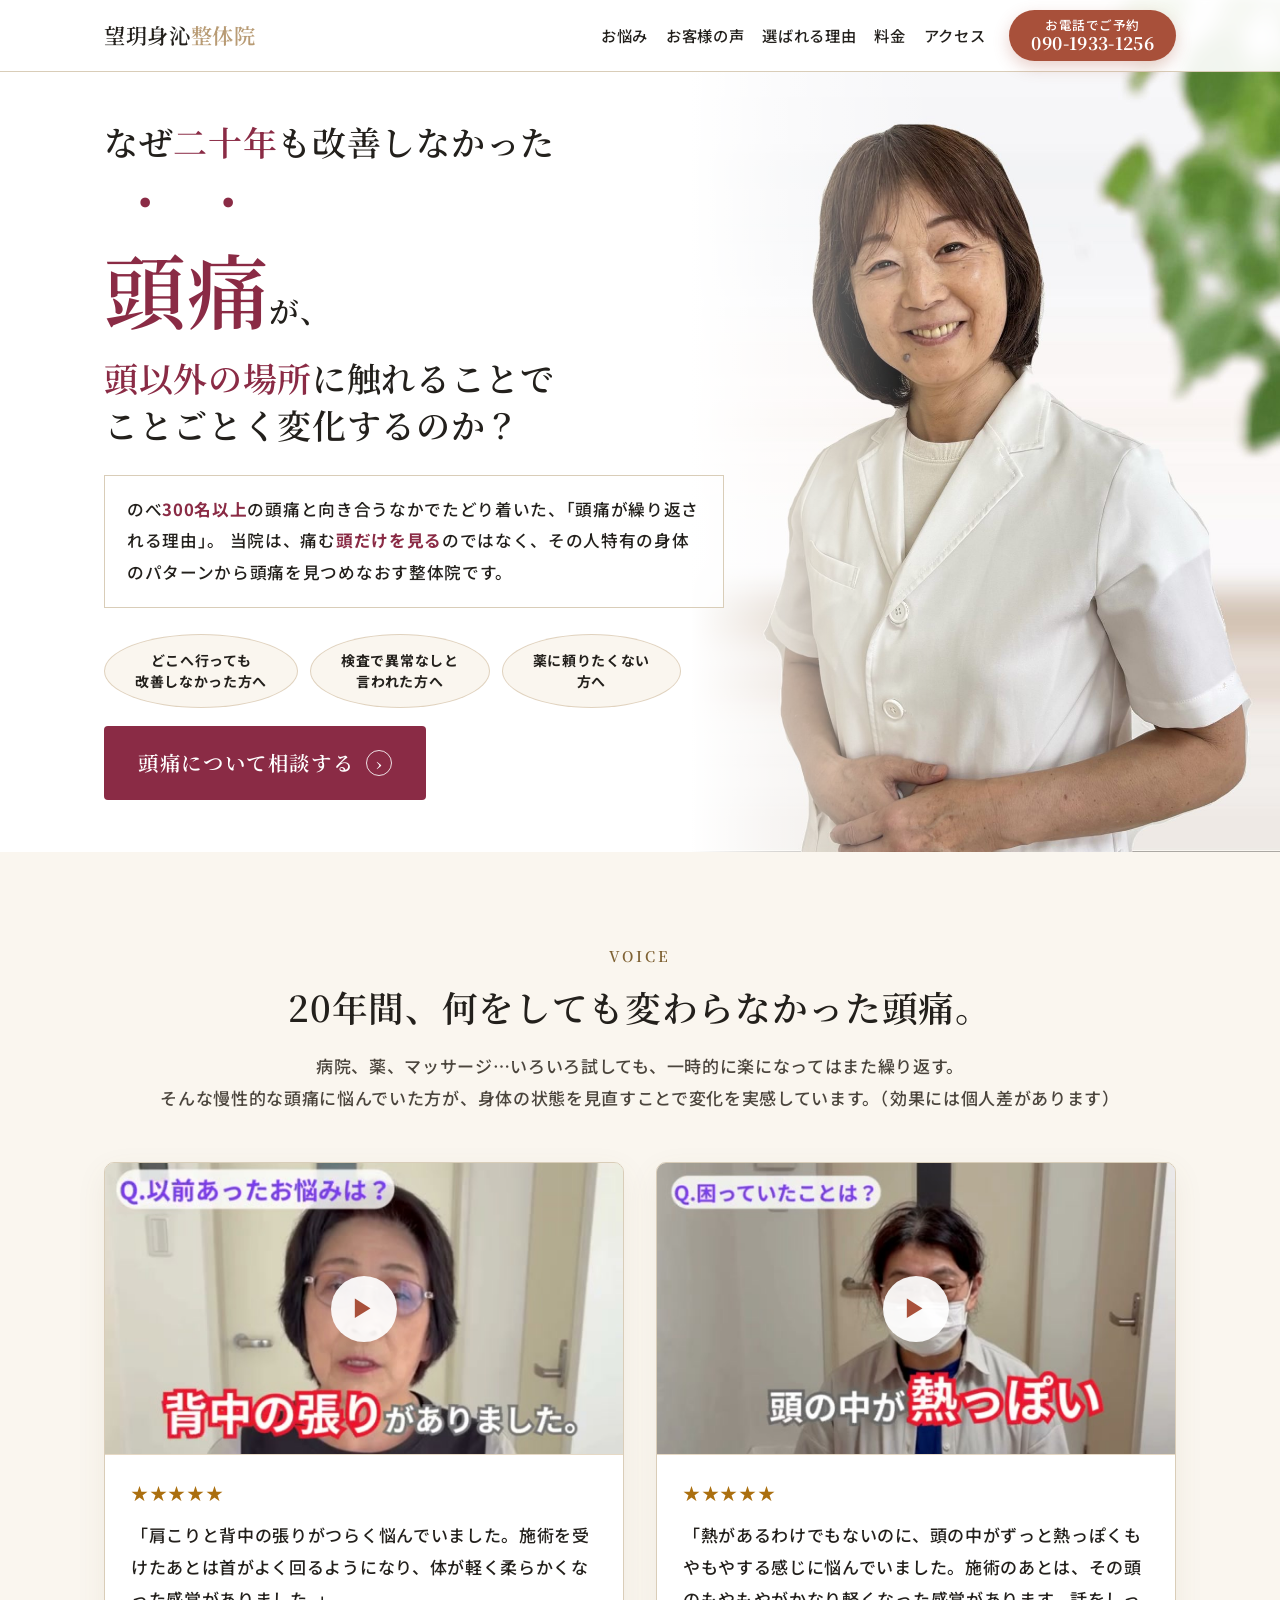
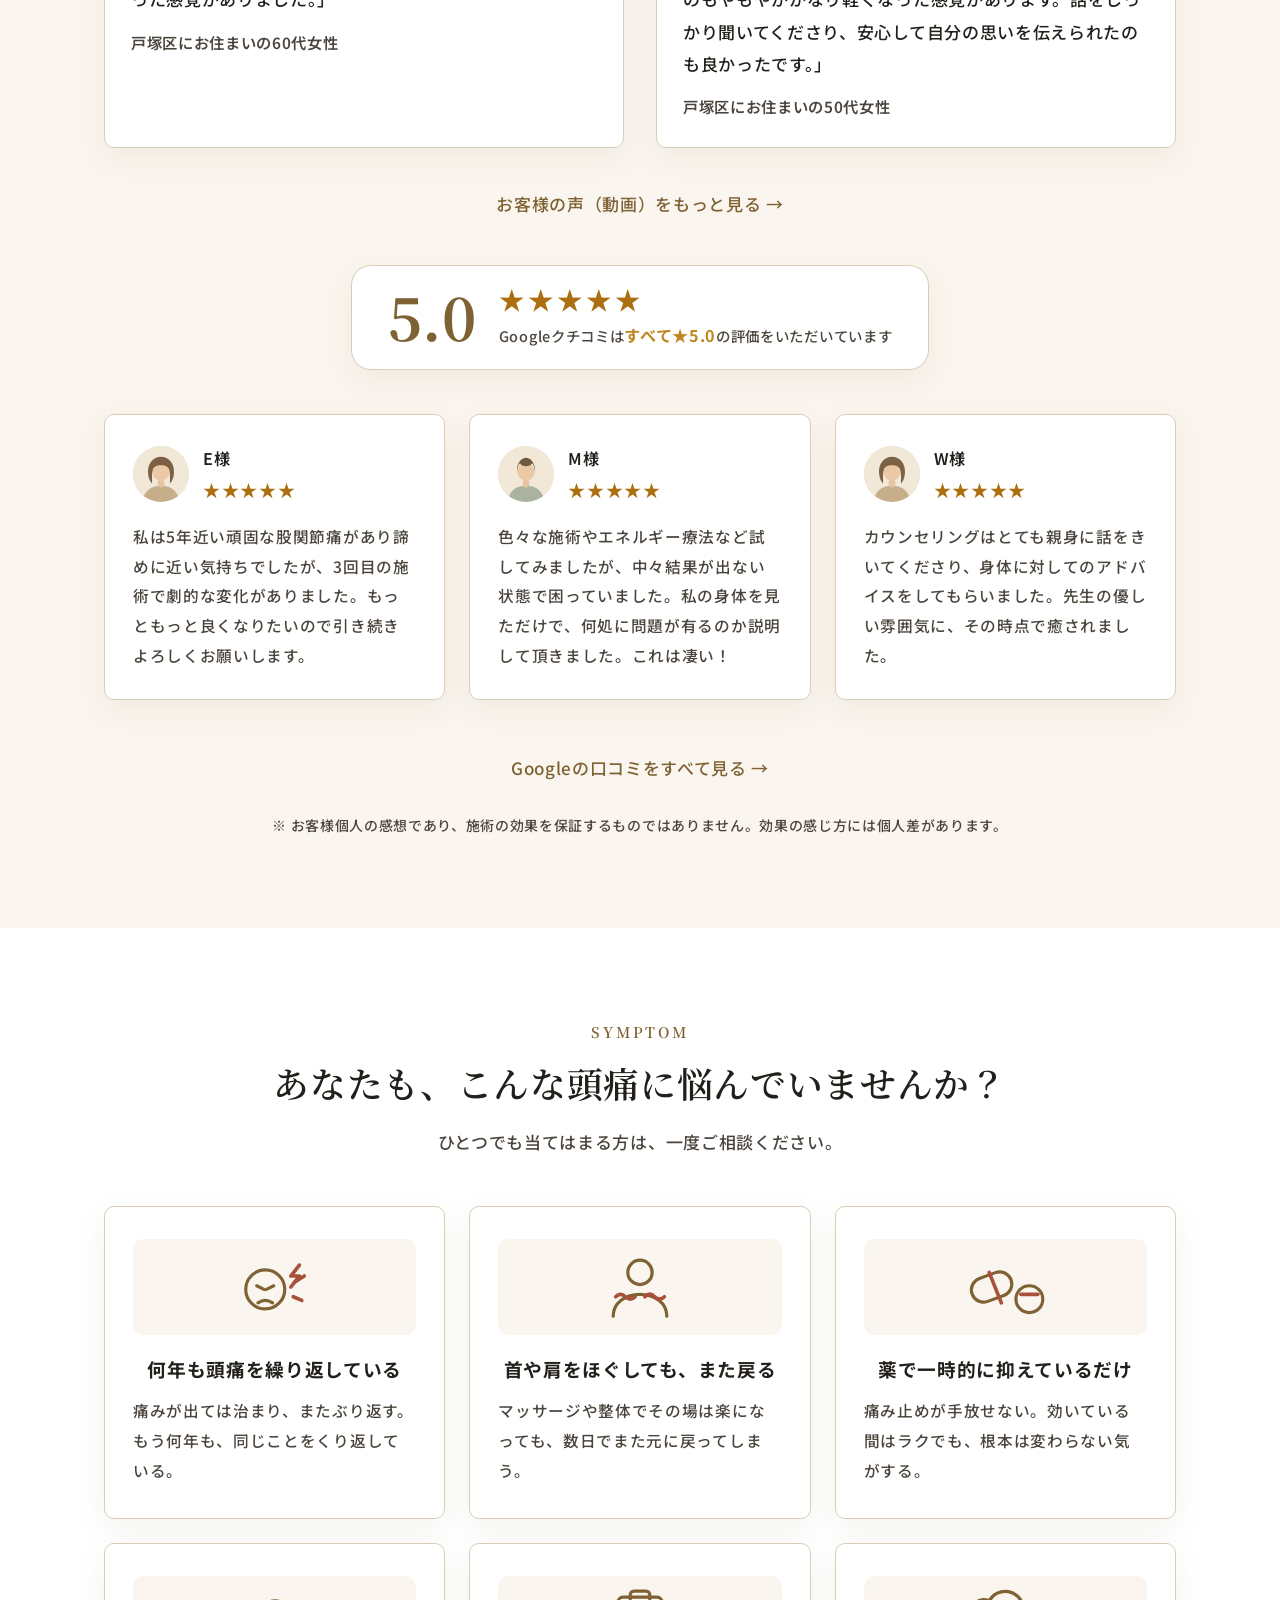
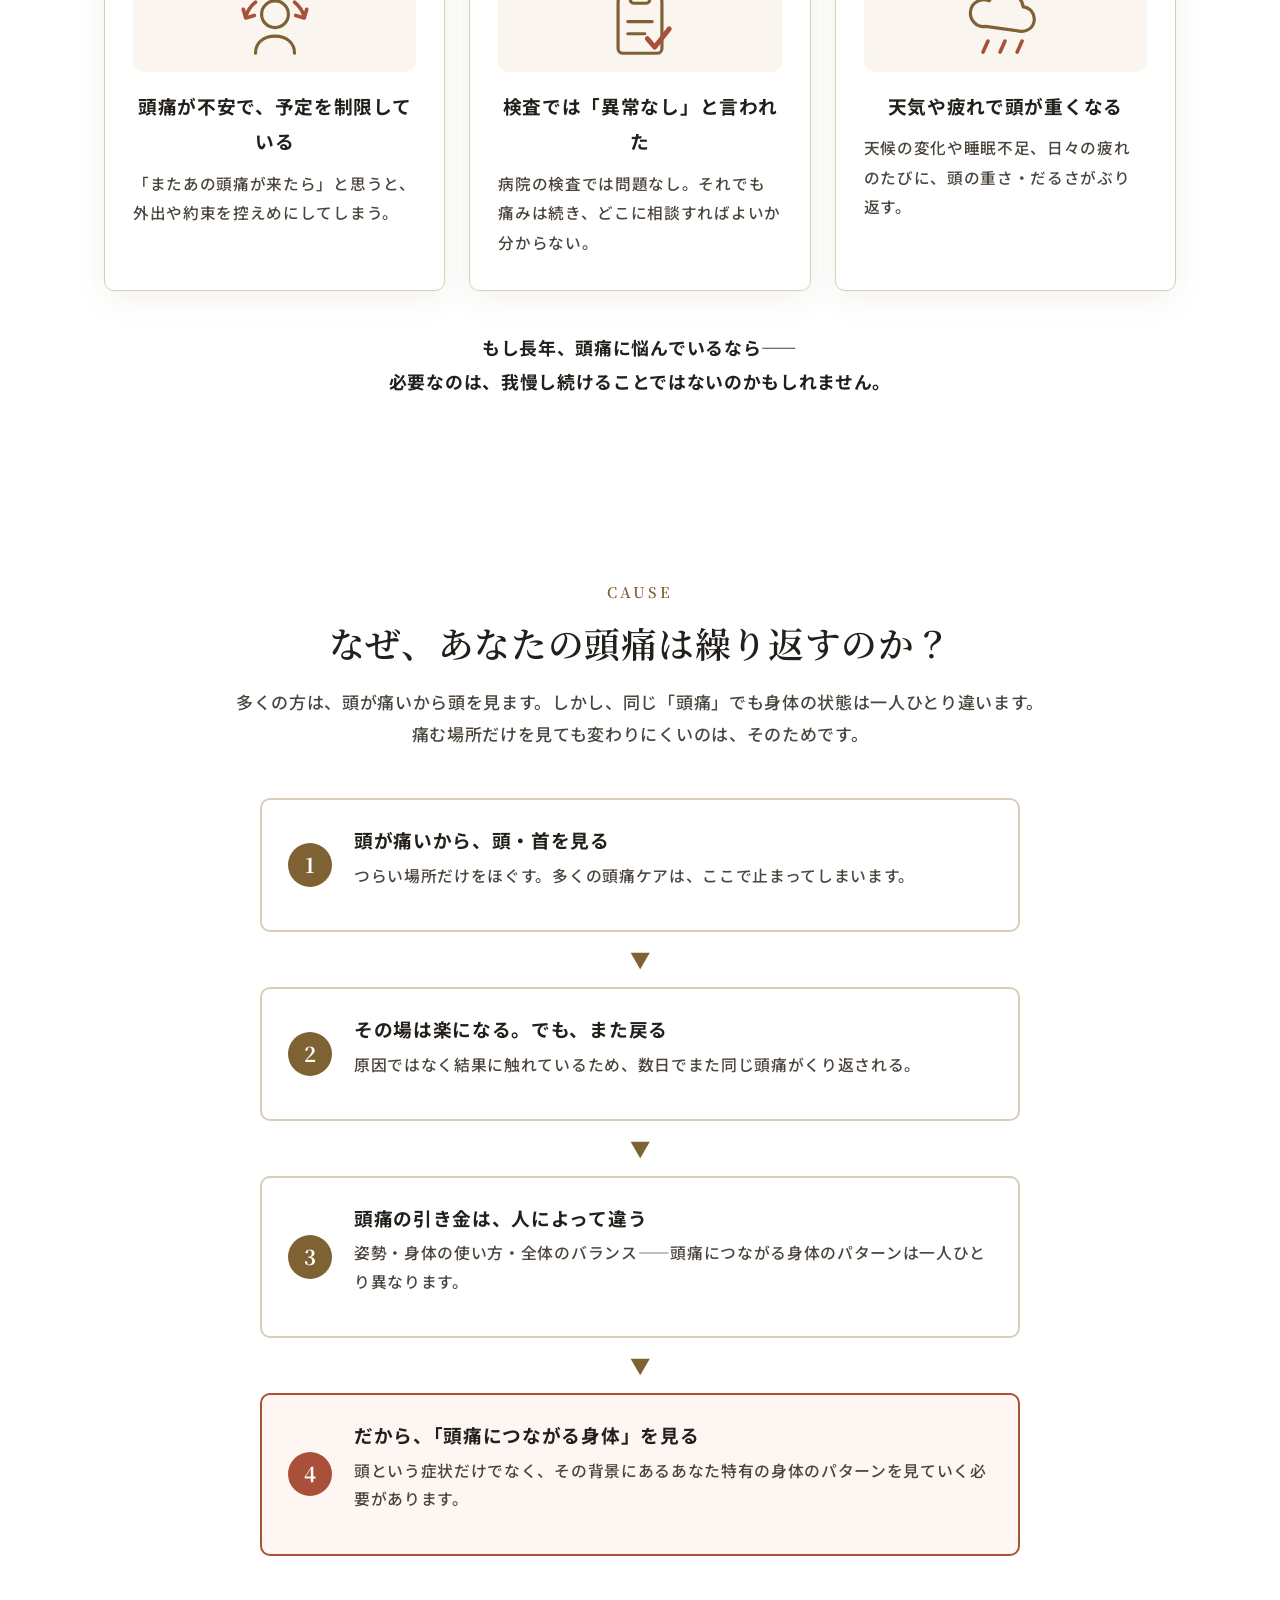
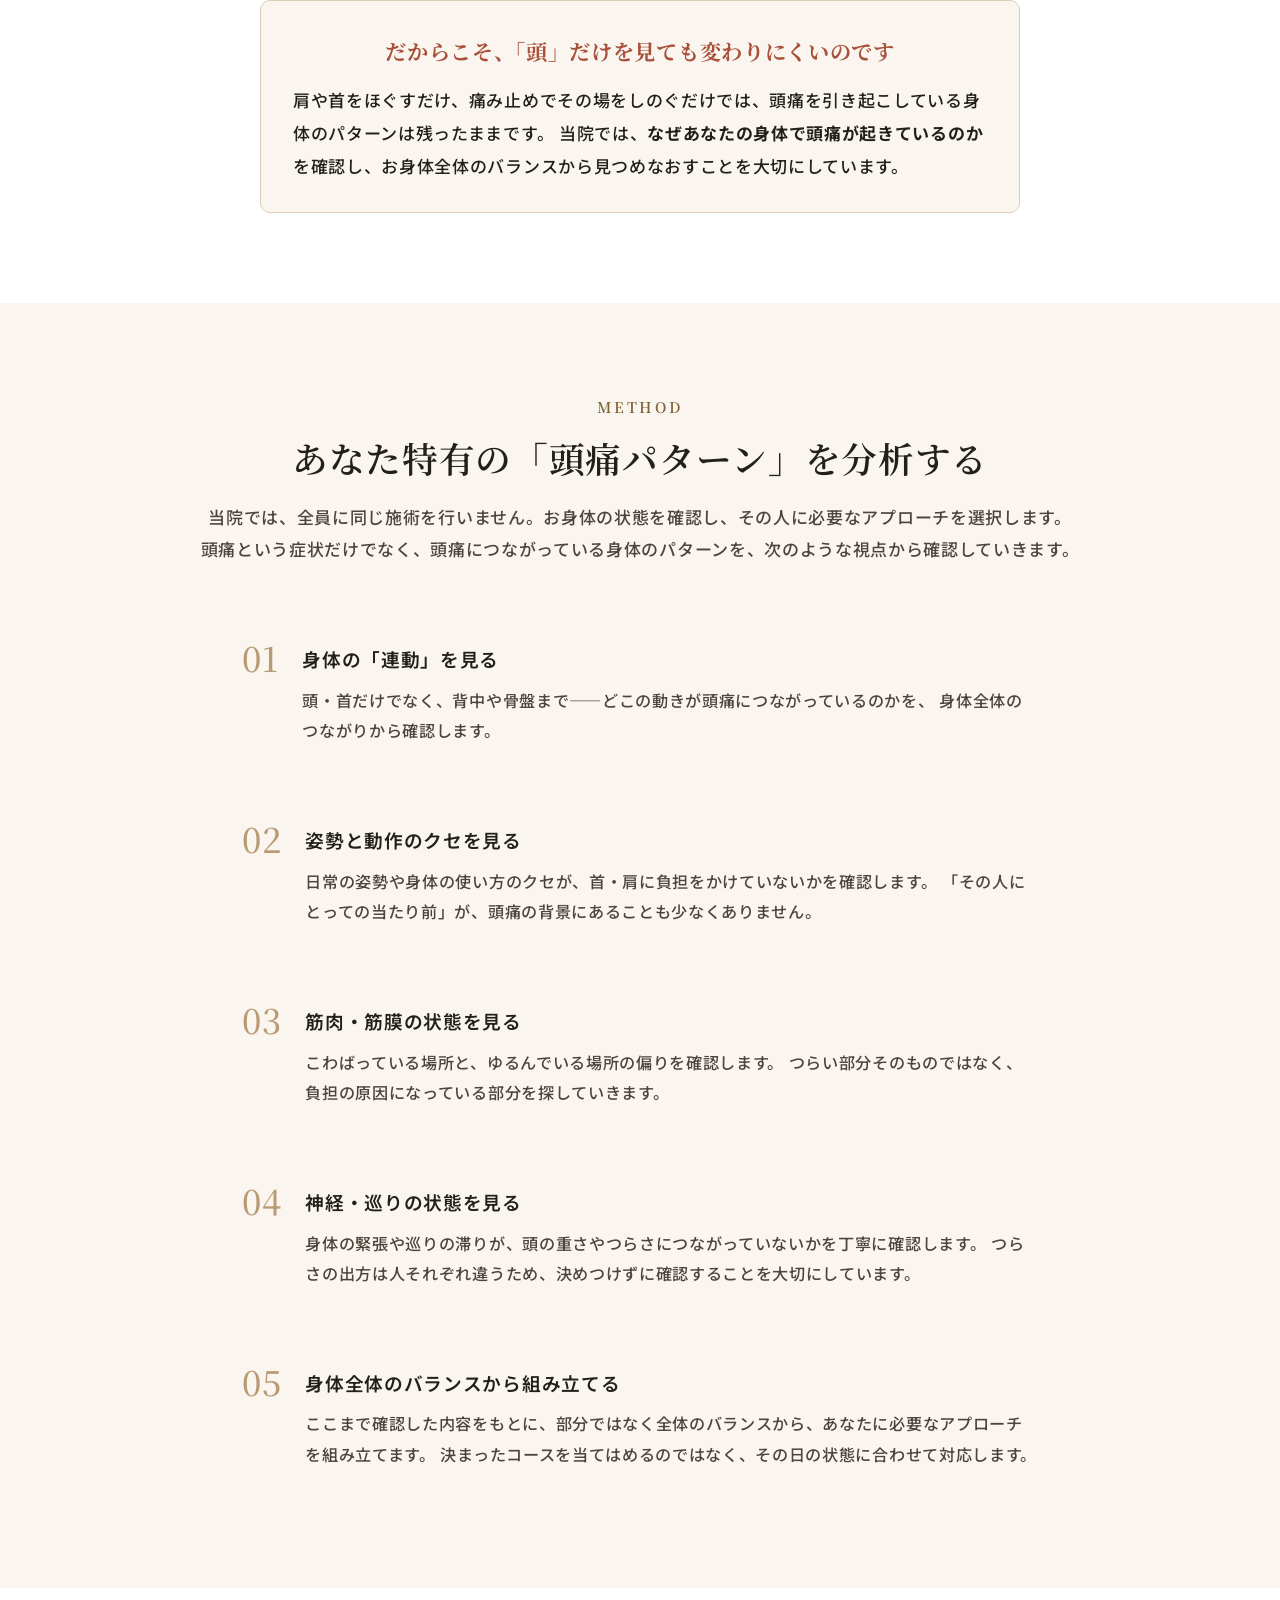
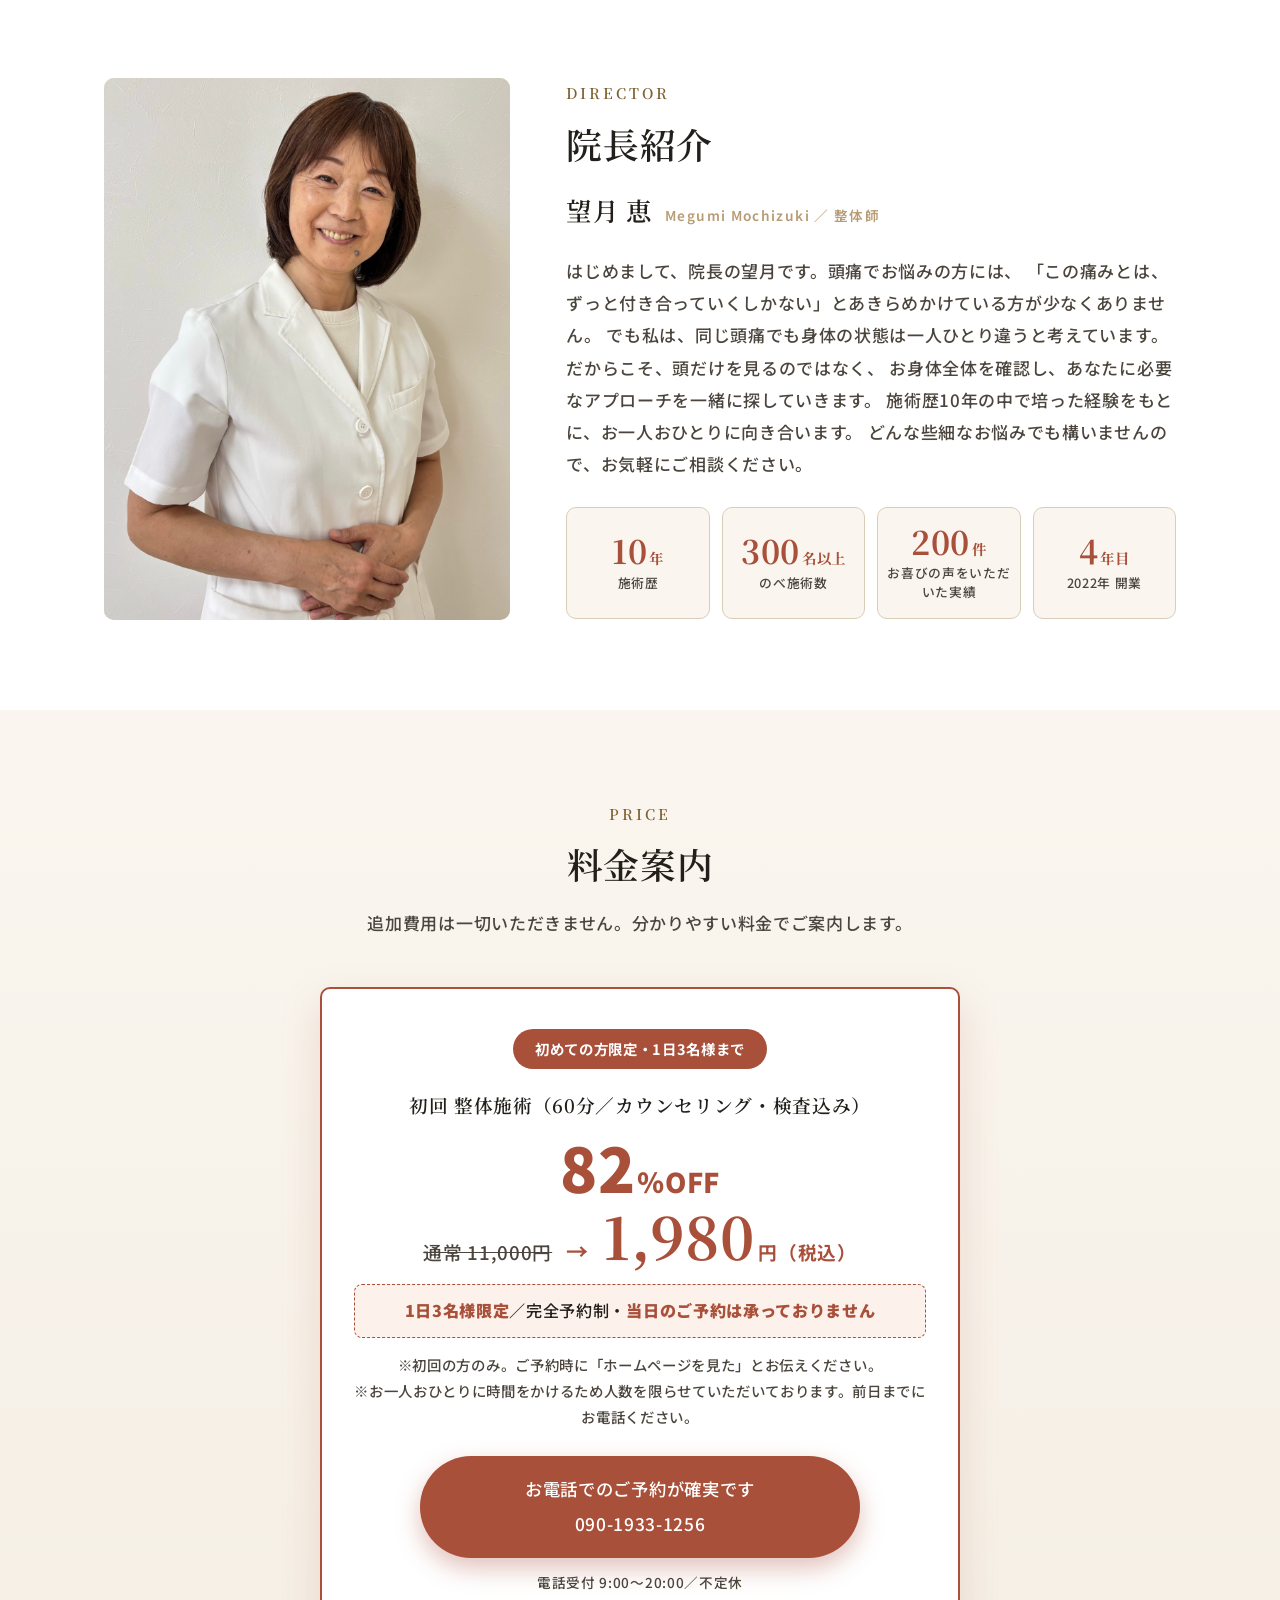
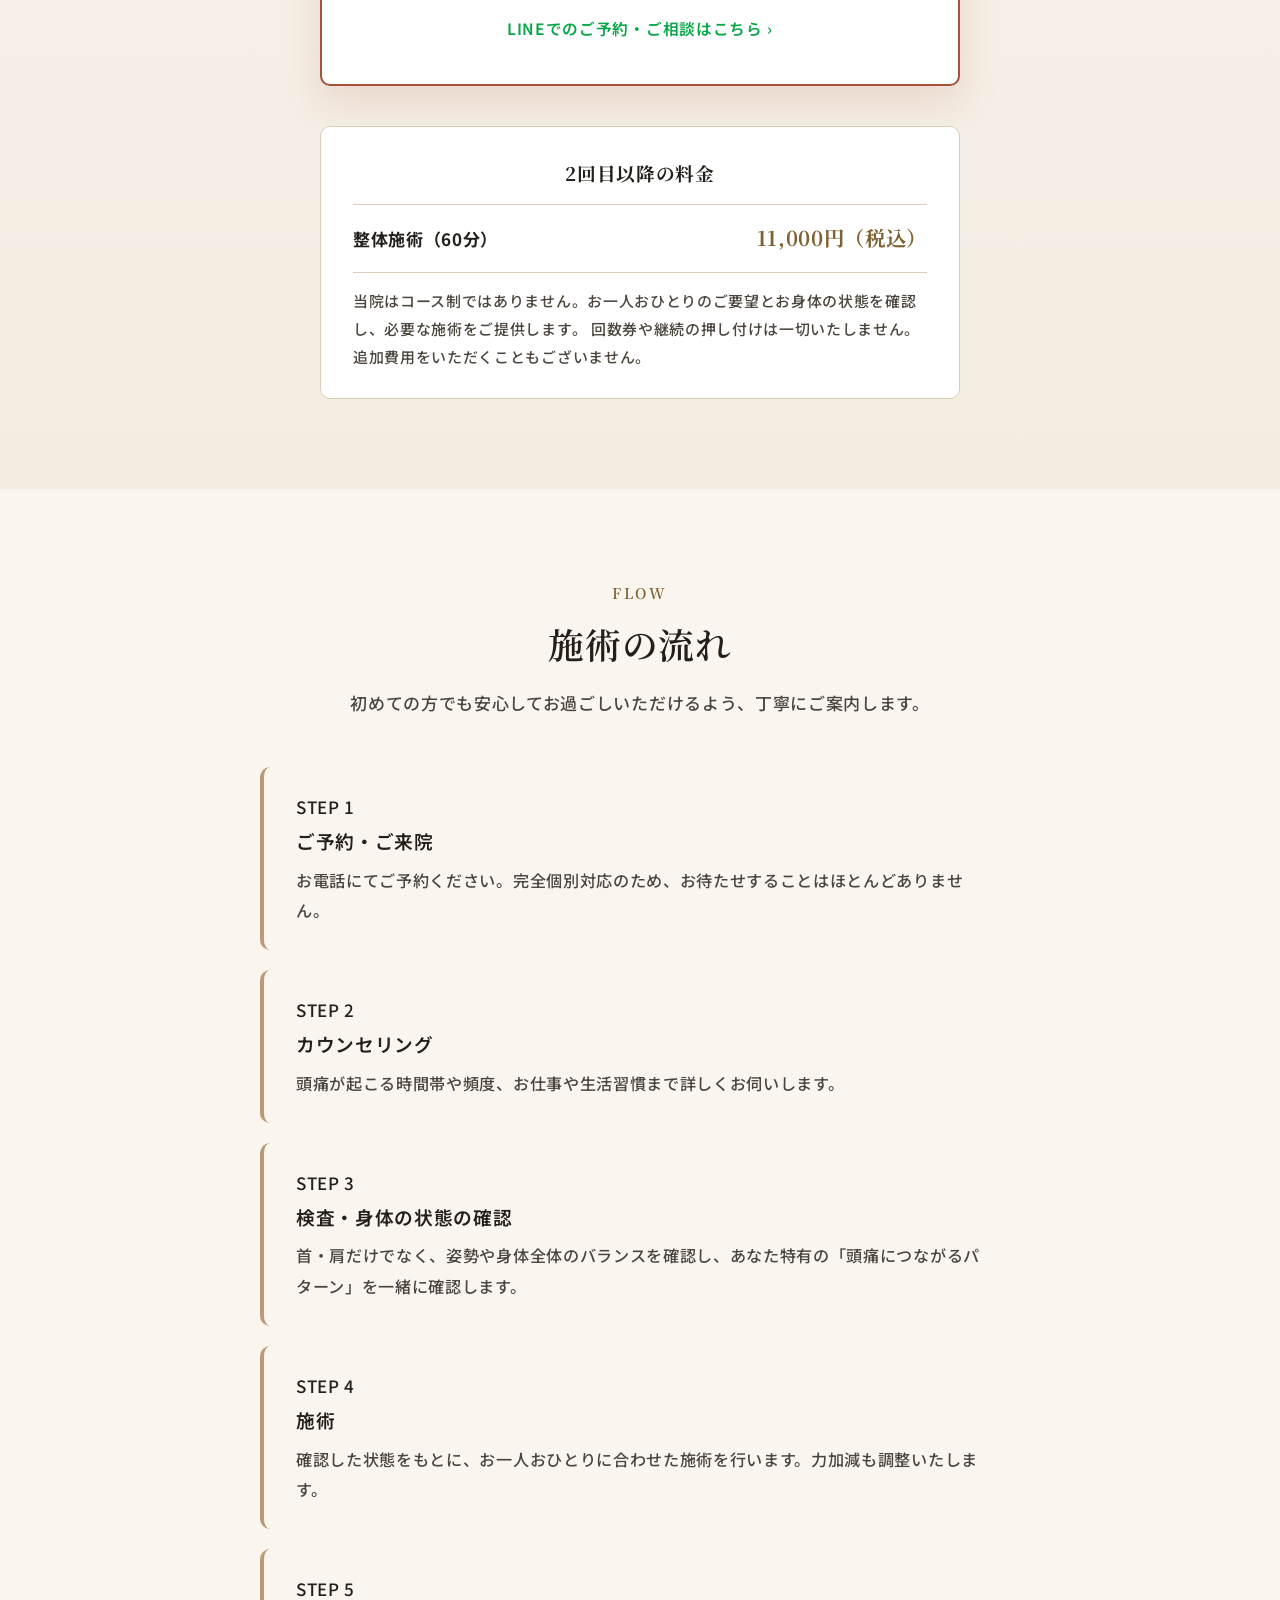
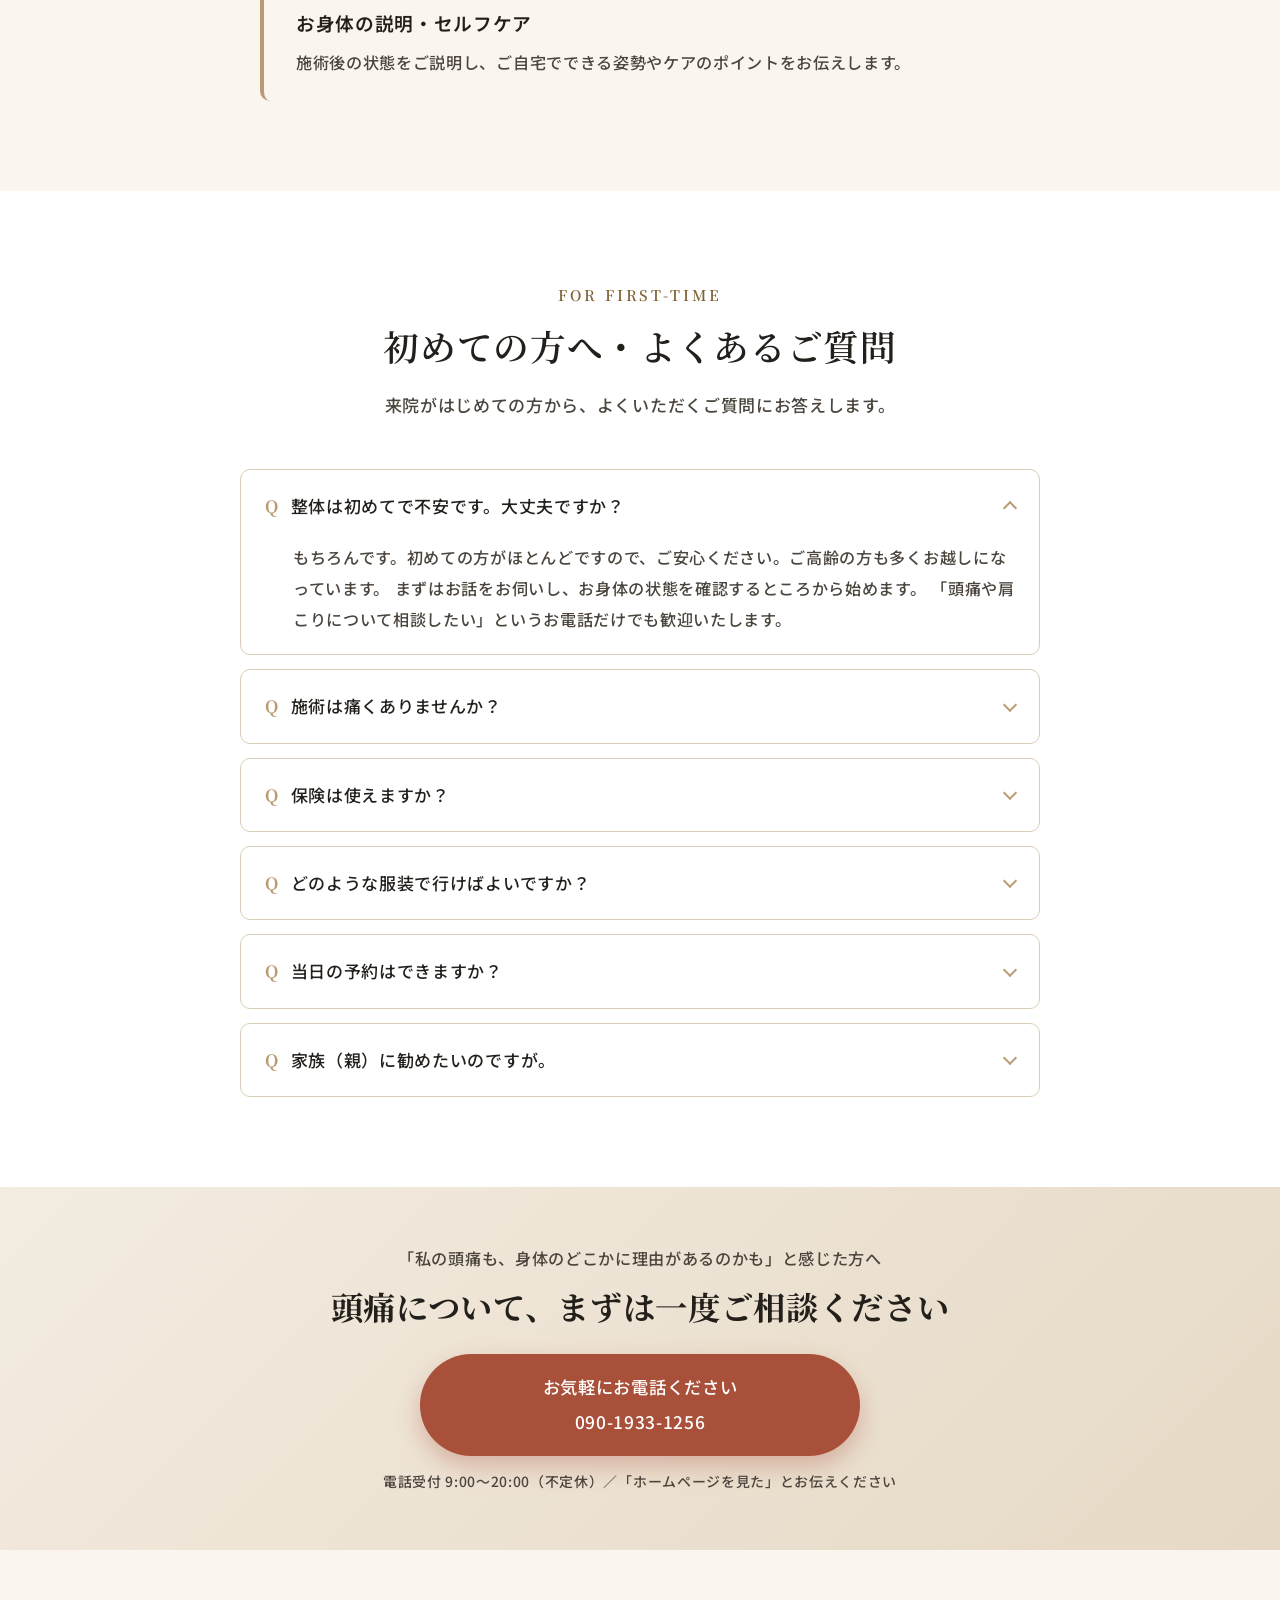
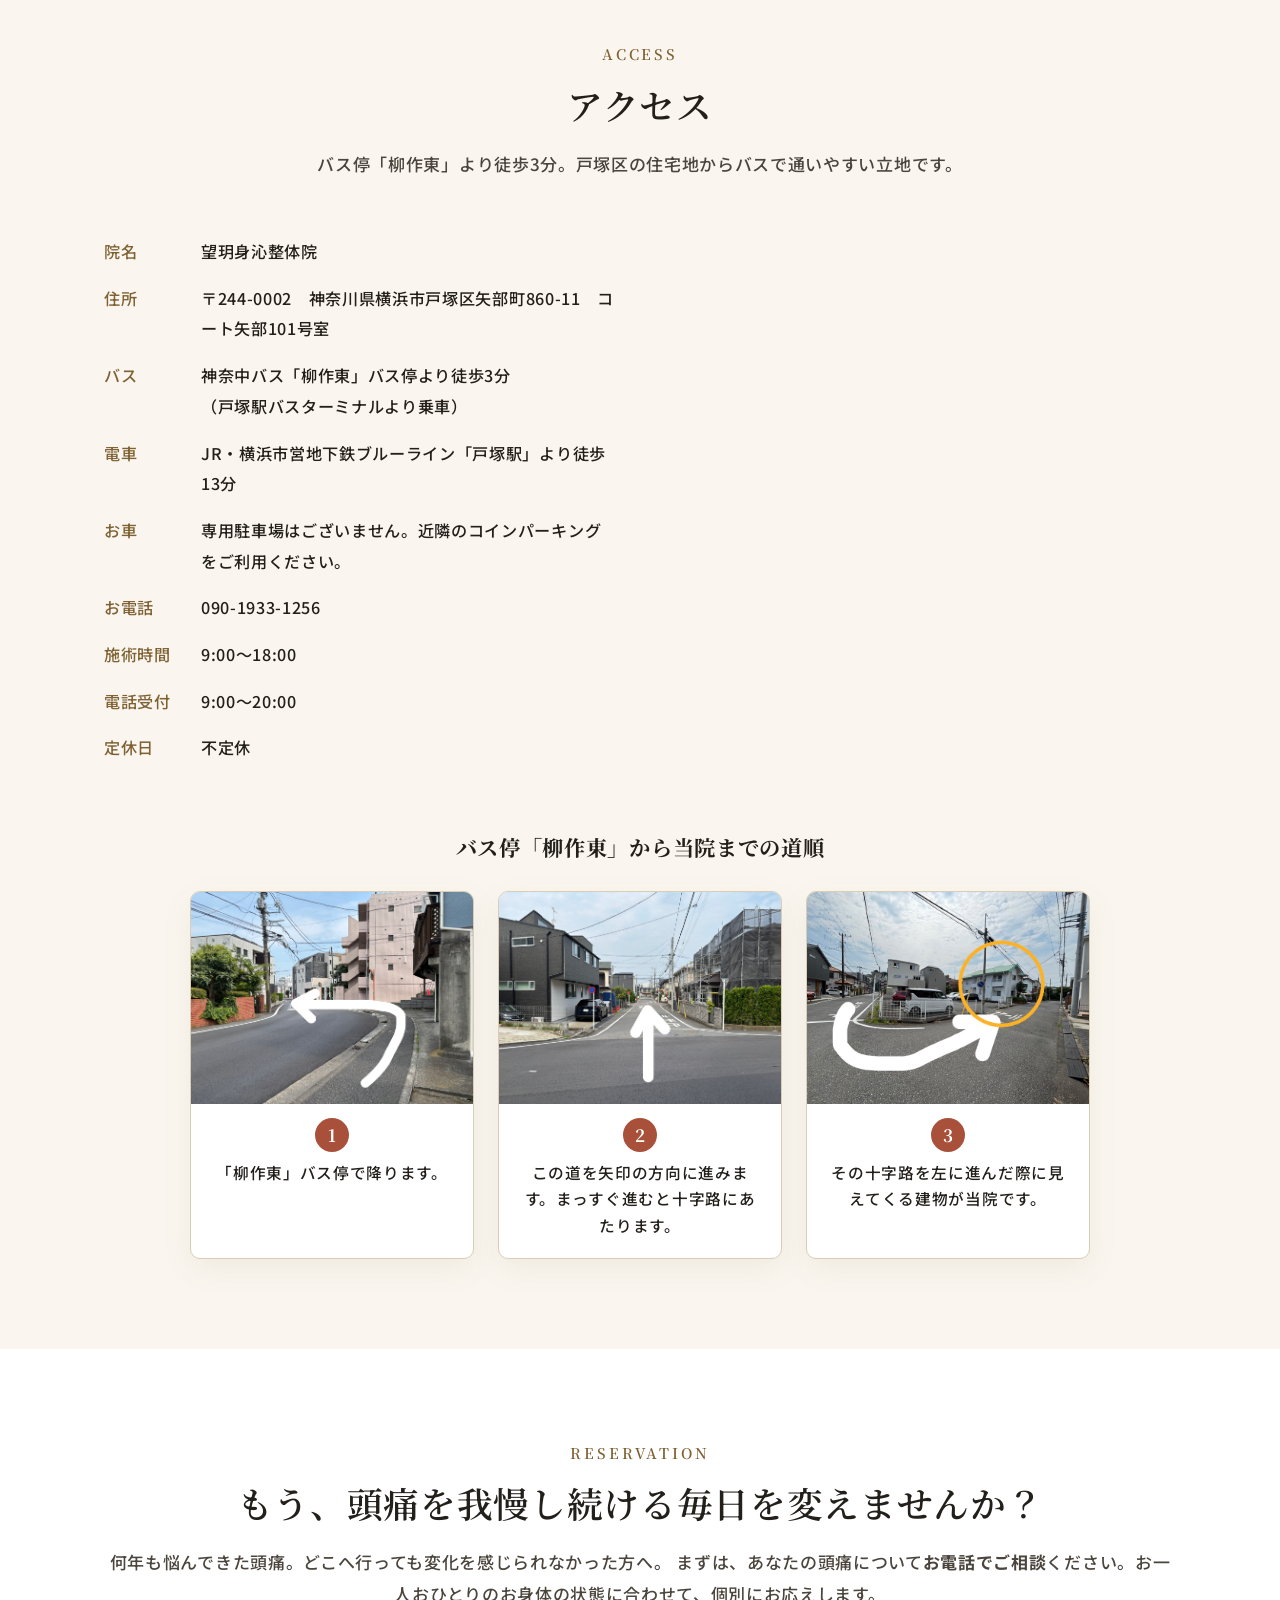
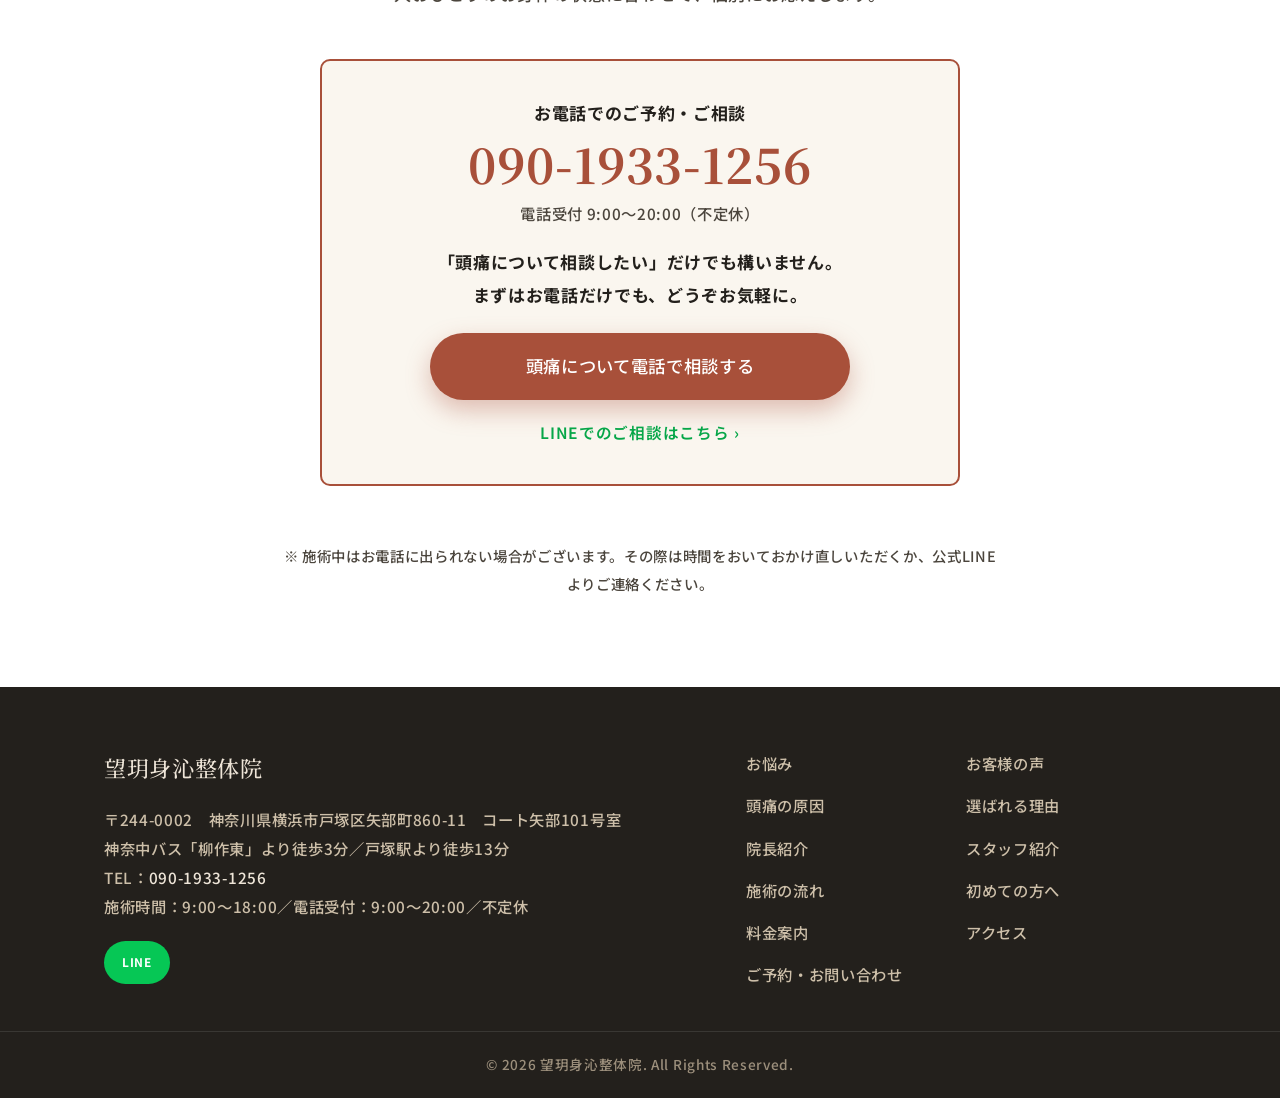
==== index.html @ ccdf184a "Initial commit: 望玥身沁整体院 LP" ====
<!DOCTYPE html>
<html lang="ja">
<head>
<meta charset="UTF-8">
<meta name="viewport" content="width=device-width, initial-scale=1.0">
<title>頭痛なのに、頭だけを見ない整体院｜戸塚区「望玥身沁整体院」</title>
<meta name="description" content="横浜市戸塚区の整体院。何をしても繰り返す頭痛でお悩みの方へ。当院は痛む頭だけを見るのではなく、その人特有の身体のパターンから頭痛を見つめなおします。バス停「柳作東」より徒歩3分。Google口コミ★5.0・施術歴10年・のべ300名以上。初回限定1,980円。まずはお電話ください。">
<link rel="preconnect" href="https://fonts.googleapis.com">
<link href="https://fonts.googleapis.com/css2?family=Noto+Serif+JP:wght@400;500;600;700&family=Noto+Sans+JP:wght@300;400;500;700;800;900&display=swap" rel="stylesheet">
<link rel="stylesheet" href="css/style.css">
</head>
<body>

<!-- ヘッダー -->
<header class="header" id="header">
  <div class="container header__inner">
    <a href="#top" class="header__logo">望玥身沁<span>整体院</span></a>

    <nav class="gnav" id="gnav">
      <ul class="gnav__list">
        <li><a href="#concerns">お悩み</a></li>
        <li><a href="#voice">お客様の声</a></li>
        <li><a href="#features">選ばれる理由</a></li>
        <li><a href="#price">料金</a></li>
        <li><a href="#access">アクセス</a></li>
      </ul>
      <a href="tel:09019331256" class="header__tel">
        <span class="header__tel-label">お電話でご予約</span>
        <span class="header__tel-num">090-1933-1256</span>
      </a>
    </nav>

    <button class="hamburger" id="hamburger" aria-label="メニューを開く" aria-expanded="false" aria-controls="gnav">
      <span></span><span></span><span></span>
    </button>
  </div>
</header>

<!-- 固定アンカーメニュー（読み進めなくても料金等へすぐ移動） -->
<nav class="quicknav" aria-label="ページ内ショートカット">
  <ul>
    <li><a href="#voice">お客様の声</a></li>
    <li><a href="#price">料金</a></li>
    <li><a href="#access">アクセス</a></li>
    <li><a href="#contact" class="quicknav__cta">ご予約</a></li>
  </ul>
</nav>

<main>

  <!-- ==================== ① ファーストビュー ==================== -->
  <section class="fv" id="top">
    <div class="fv__photo">
      <img src="images/hero-woman.jpg" alt="頭痛に悩む女性" onerror="this.remove()">
    </div>

    <div class="fv__inner">
      <div class="fv__body">
        <h1 class="fv__title">
          <span class="fv__line">なぜ<span class="fv__em">二十年</span>も改善しなかった</span>
          <span class="fv__line fv__line--big"><span class="fv__big">頭痛</span><span class="fv__ga">が、</span></span>
          <span class="fv__line"><span class="fv__em">頭以外の場所</span>に触れることで</span>
          <span class="fv__line">ことごとく変化するのか？</span>
        </h1>

        <div class="fv__lead-box">
          <p class="fv__lead">
            のべ<strong>300名以上</strong>の頭痛と向き合うなかでたどり着いた、「頭痛が繰り返される理由」。
            当院は、痛む<strong>頭だけを見る</strong>のではなく、その人特有の身体のパターンから頭痛を見つめなおす整体院です。
          </p>
        </div>

        <div class="fv__actions">
          <ul class="fv__tags">
            <li>どこへ行っても<br>改善しなかった方へ</li>
            <li>検査で異常なしと<br>言われた方へ</li>
            <li>薬に頼りたくない<br>方へ</li>
          </ul>
          <a href="#contact" class="fv__cta-btn">頭痛について相談する<span class="fv__cta-arrow" aria-hidden="true">›</span></a>
        </div>
      </div>
    </div>
  </section>

  <!-- ==================== ② お客様の声（ヘッドライン直下） ==================== -->
  <section class="section section--beige" id="voice">
    <div class="container">
      <p class="section__label">VOICE</p>
      <h2 class="section__title">20年間、何をしても<br class="sp-only">変わらなかった頭痛。</h2>
      <p class="section__lead">
        病院、薬、マッサージ…いろいろ試しても、一時的に楽になってはまた繰り返す。<br class="pc-only">
        そんな慢性的な頭痛に悩んでいた方が、身体の状態を見直すことで変化を実感しています。（効果には個人差があります）
      </p>

      <!-- 動画の声 -->
      <div class="vv-grid">
        <article class="vv-card">
          <div class="vv-card__video">
            <video src="images/voice1.mp4" poster="images/poster1.jpg" playsinline preload="metadata" aria-label="お客様インタビュー動画"></video>
            <button class="vv-card__playbtn" type="button" aria-label="動画を再生">▶</button>
          </div>
          <div class="vv-card__body">
            <p class="vv-card__stars" aria-label="評価5段階中5">★★★★★</p>
            <p class="vv-card__comment">
              「肩こりと背中の張りがつらく悩んでいました。施術を受けたあとは首がよく回るようになり、体が軽く柔らかくなった感覚がありました。」
            </p>
            <p class="vv-card__name">戸塚区にお住まいの60代女性</p>
          </div>
        </article>

        <article class="vv-card">
          <div class="vv-card__video">
            <video src="images/voice2.mp4" poster="images/poster2.jpg" playsinline preload="metadata" aria-label="お客様インタビュー動画"></video>
            <button class="vv-card__playbtn" type="button" aria-label="動画を再生">▶</button>
          </div>
          <div class="vv-card__body">
            <p class="vv-card__stars" aria-label="評価5段階中5">★★★★★</p>
            <p class="vv-card__comment">
              「熱があるわけでもないのに、頭の中がずっと熱っぽくもやもやする感じに悩んでいました。施術のあとは、その頭のもやもやがかなり軽くなった感覚があります。話をしっかり聞いてくださり、安心して自分の思いを伝えられたのも良かったです。」
            </p>
            <p class="vv-card__name">戸塚区にお住まいの50代女性</p>
          </div>
        </article>

        <!-- ▼ 動画をさらに追加する枠（このセクションは最大4本まで）。
             動画が用意できたら、この下のコメント（<!== と ==> で囲まれた部分）を外して使ってください。
             images/ に動画（例 voice3.mp4）とポスター画像（例 poster3.jpg）を置き、
             src / poster / コメント文 / 年代・エリア を差し替えます。5本目以降は voice.html に追加してください。

        <article class="vv-card">
          <div class="vv-card__video">
            <video src="images/voice3.mp4" poster="images/poster3.jpg" playsinline preload="metadata" aria-label="お客様インタビュー動画"></video>
            <button class="vv-card__playbtn" type="button" aria-label="動画を再生">▶</button>
          </div>
          <div class="vv-card__body">
            <p class="vv-card__stars" aria-label="評価5段階中5">★★★★★</p>
            <p class="vv-card__comment">「（お客様のコメントをここに）」</p>
            <p class="vv-card__name">◯◯にお住まいの◯代女性</p>
          </div>
        </article>

        <article class="vv-card">
          <div class="vv-card__video">
            <video src="images/voice4.mp4" poster="images/poster4.jpg" playsinline preload="metadata" aria-label="お客様インタビュー動画"></video>
            <button class="vv-card__playbtn" type="button" aria-label="動画を再生">▶</button>
          </div>
          <div class="vv-card__body">
            <p class="vv-card__stars" aria-label="評価5段階中5">★★★★★</p>
            <p class="vv-card__comment">「（お客様のコメントをここに）」</p>
            <p class="vv-card__name">◯◯にお住まいの◯代女性</p>
          </div>
        </article>
        ▲ ここまでが追加枠のテンプレートです -->
      </div>

      <!-- お客様の声（動画）をもっと見るための別ページへのリンク -->
      <p class="vv-more">
        <a href="voice.html" class="link-arrow">お客様の声（動画）をもっと見る</a>
      </p>

      <!-- Googleクチコミ（第三者評価で信頼を補強） -->
      <div class="rating-badge">
        <p class="rating-badge__num">5.0</p>
        <div class="rating-badge__right">
          <p class="rating-badge__stars" aria-hidden="true">★★★★★</p>
          <p class="rating-badge__meta">Googleクチコミは<strong>すべて★5.0</strong>の評価をいただいています</p>
        </div>
      </div>

      <div class="voice-grid">
        <div class="voice-card">
          <div class="voice-card__head">
            <div class="voice-card__avatar" aria-hidden="true"><img src="images/avatar-woman.svg" alt=""></div>
            <div>
              <p class="voice-card__name">E様</p>
              <p class="voice-card__rating" aria-label="評価5段階中5">★★★★★</p>
            </div>
          </div>
          <p class="voice-card__text">
            私は5年近い頑固な股関節痛があり諦めに近い気持ちでしたが、3回目の施術で劇的な変化がありました。もっともっと良くなりたいので引き続きよろしくお願いします。
          </p>
        </div>
        <div class="voice-card">
          <div class="voice-card__head">
            <div class="voice-card__avatar" aria-hidden="true"><img src="images/avatar-short.svg" alt=""></div>
            <div>
              <p class="voice-card__name">M様</p>
              <p class="voice-card__rating" aria-label="評価5段階中5">★★★★★</p>
            </div>
          </div>
          <p class="voice-card__text">
            色々な施術やエネルギー療法など試してみましたが、中々結果が出ない状態で困っていました。私の身体を見ただけで、何処に問題が有るのか説明して頂きました。これは凄い！
          </p>
        </div>
        <div class="voice-card">
          <div class="voice-card__head">
            <div class="voice-card__avatar" aria-hidden="true"><img src="images/avatar-woman.svg" alt=""></div>
            <div>
              <p class="voice-card__name">W様</p>
              <p class="voice-card__rating" aria-label="評価5段階中5">★★★★★</p>
            </div>
          </div>
          <p class="voice-card__text">
            カウンセリングはとても親身に話をきいてくださり、身体に対してのアドバイスをしてもらいました。先生の優しい雰囲気に、その時点で癒されました。
          </p>
        </div>
      </div>

      <p class="voice-more">
        <a href="https://www.google.com/search?q=%E6%9C%9B%E7%8E%A5%E6%B2%81%E8%BA%AB%E6%95%B4%E4%BD%93%E9%99%A2" target="_blank" rel="noopener" class="link-arrow">Googleの口コミをすべて見る</a>
      </p>
      <p class="voice-disclaimer">※ お客様個人の感想であり、施術の効果を保証するものではありません。効果の感じ方には個人差があります。</p>
    </div>
  </section>

  <!-- ==================== ③ 悩みへの共感 ==================== -->
  <section class="section" id="concerns">
    <div class="container">
      <p class="section__label">SYMPTOM</p>
      <h2 class="section__title">あなたも、こんな頭痛に<br class="sp-only">悩んでいませんか？</h2>
      <p class="section__lead">ひとつでも当てはまる方は、一度ご相談ください。</p>

      <div class="concerns-grid">
        <div class="concerns-card">
          <div class="concerns-card__illust" aria-hidden="true">
            <svg viewBox="0 0 80 64" fill="none" stroke="#7f6234" stroke-width="2.6" stroke-linecap="round" stroke-linejoin="round">
              <circle cx="32" cy="34" r="16"/>
              <path d="M25 31 l6 3M39 31 l-6 3"/>
              <path d="M26 45 q6 -4 12 0"/>
              <path d="M60 14 l-7 9h7l-7 9" stroke="#a8503a" stroke-width="3"/>
              <path d="M55 40 l7 3M56 28 l8 -5" stroke="#a8503a" stroke-width="3"/>
            </svg>
          </div>
          <h3 class="concerns-card__title">何年も頭痛を繰り返している</h3>
          <p class="concerns-card__text">痛みが出ては治まり、またぶり返す。もう何年も、同じことをくり返している。</p>
        </div>

        <div class="concerns-card">
          <div class="concerns-card__illust" aria-hidden="true">
            <svg viewBox="0 0 80 64" fill="none" stroke="#7f6234" stroke-width="2.6" stroke-linecap="round" stroke-linejoin="round">
              <circle cx="40" cy="20" r="10"/>
              <path d="M18 56c0-11 10-18 22-18s22 7 22 18"/>
              <path d="M20 40q4 -4 8 0t8 0" stroke="#a8503a" stroke-width="3"/>
              <path d="M44 40q4 -4 8 0t8 0" stroke="#a8503a" stroke-width="3"/>
            </svg>
          </div>
          <h3 class="concerns-card__title">首や肩をほぐしても、また戻る</h3>
          <p class="concerns-card__text">マッサージや整体でその場は楽になっても、数日でまた元に戻ってしまう。</p>
        </div>

        <div class="concerns-card">
          <div class="concerns-card__illust" aria-hidden="true">
            <svg viewBox="0 0 80 64" fill="none" stroke="#7f6234" stroke-width="2.6" stroke-linecap="round" stroke-linejoin="round">
              <rect x="12" y="22" width="34" height="20" rx="10" transform="rotate(-20 29 32)"/>
              <path d="M27 20 l10 25" stroke="#a8503a" stroke-width="3"/>
              <circle cx="60" cy="42" r="11"/>
              <path d="M53 38 h14" stroke="#a8503a" stroke-width="3"/>
            </svg>
          </div>
          <h3 class="concerns-card__title">薬で一時的に抑えているだけ</h3>
          <p class="concerns-card__text">痛み止めが手放せない。効いている間はラクでも、根本は変わらない気がする。</p>
        </div>

        <div class="concerns-card">
          <div class="concerns-card__illust" aria-hidden="true">
            <svg viewBox="0 0 80 64" fill="none" stroke="#7f6234" stroke-width="2.6" stroke-linecap="round" stroke-linejoin="round">
              <circle cx="40" cy="24" r="11"/>
              <path d="M24 56c0-9 7-14 16-14s16 5 16 14"/>
              <path d="M16 26a24 24 0 0 1 8 -12" stroke="#a8503a" stroke-width="3"/>
              <path d="M14 20 l2 7 7 -2" stroke="#a8503a" stroke-width="3"/>
              <path d="M64 26a24 24 0 0 0 -8 -12" stroke="#a8503a" stroke-width="3"/>
              <path d="M66 20 l-2 7 -7 -2" stroke="#a8503a" stroke-width="3"/>
            </svg>
          </div>
          <h3 class="concerns-card__title">頭痛が不安で、予定を制限している</h3>
          <p class="concerns-card__text">「またあの頭痛が来たら」と思うと、外出や約束を控えめにしてしまう。</p>
        </div>

        <div class="concerns-card">
          <div class="concerns-card__illust" aria-hidden="true">
            <svg viewBox="0 0 80 64" fill="none" stroke="#7f6234" stroke-width="2.6" stroke-linecap="round" stroke-linejoin="round">
              <rect x="22" y="10" width="36" height="46" rx="4"/>
              <rect x="32" y="5" width="16" height="10" rx="3"/>
              <path d="M30 30 h20M30 40 h14"/>
              <path d="M46 44 l6 7 12 -15" stroke="#a8503a" stroke-width="4"/>
            </svg>
          </div>
          <h3 class="concerns-card__title">検査では「異常なし」と言われた</h3>
          <p class="concerns-card__text">病院の検査では問題なし。それでも痛みは続き、どこに相談すればよいか分からない。</p>
        </div>

        <div class="concerns-card">
          <div class="concerns-card__illust" aria-hidden="true">
            <svg viewBox="0 0 80 64" fill="none" stroke="#7f6234" stroke-width="2.6" stroke-linecap="round" stroke-linejoin="round">
              <path d="M24 34a11 11 0 1 1 3 -21 15 15 0 0 1 28 5 10 10 0 0 1 -2 20z"/>
              <path d="M26 46 l-4 9M40 46 l-4 9M54 46 l-4 9" stroke="#a8503a" stroke-width="3"/>
            </svg>
          </div>
          <h3 class="concerns-card__title">天気や疲れで頭が重くなる</h3>
          <p class="concerns-card__text">天候の変化や睡眠不足、日々の疲れのたびに、頭の重さ・だるさがぶり返す。</p>
        </div>
      </div>

      <p class="concerns-note">
        もし長年、頭痛に悩んでいるなら——<br class="pc-only">
        必要なのは、我慢し続けることではないのかもしれません。
      </p>
    </div>
  </section>

  <!-- ==================== ⑤ 頭痛の原因説明 ==================== -->
  <section class="section" id="cause">
    <div class="container">
      <p class="section__label">CAUSE</p>
      <h2 class="section__title">なぜ、あなたの頭痛は<br class="sp-only">繰り返すのか？</h2>
      <p class="section__lead">
        多くの方は、頭が痛いから頭を見ます。しかし、同じ「頭痛」でも身体の状態は一人ひとり違います。<br class="pc-only">
        痛む場所だけを見ても変わりにくいのは、そのためです。
      </p>

      <div class="cause-flow">
        <div class="cause-flow__item">
          <p class="cause-flow__num">1</p>
          <div>
            <h3 class="cause-flow__title">頭が痛いから、頭・首を見る</h3>
            <p class="cause-flow__text">つらい場所だけをほぐす。多くの頭痛ケアは、ここで止まってしまいます。</p>
          </div>
        </div>
        <div class="cause-flow__arrow" aria-hidden="true">▼</div>
        <div class="cause-flow__item">
          <p class="cause-flow__num">2</p>
          <div>
            <h3 class="cause-flow__title">その場は楽になる。でも、また戻る</h3>
            <p class="cause-flow__text">原因ではなく結果に触れているため、数日でまた同じ頭痛がくり返される。</p>
          </div>
        </div>
        <div class="cause-flow__arrow" aria-hidden="true">▼</div>
        <div class="cause-flow__item">
          <p class="cause-flow__num">3</p>
          <div>
            <h3 class="cause-flow__title">頭痛の引き金は、人によって違う</h3>
            <p class="cause-flow__text">姿勢・身体の使い方・全体のバランス——頭痛につながる身体のパターンは一人ひとり異なります。</p>
          </div>
        </div>
        <div class="cause-flow__arrow" aria-hidden="true">▼</div>
        <div class="cause-flow__item cause-flow__item--result">
          <p class="cause-flow__num">4</p>
          <div>
            <h3 class="cause-flow__title">だから、「頭痛につながる身体」を見る</h3>
            <p class="cause-flow__text">頭という症状だけでなく、その背景にあるあなた特有の身体のパターンを見ていく必要があります。</p>
          </div>
        </div>
      </div>

      <div class="cause-point">
        <p class="cause-point__title">だからこそ、「頭」だけを見ても変わりにくいのです</p>
        <p class="cause-point__text">
          肩や首をほぐすだけ、痛み止めでその場をしのぐだけでは、頭痛を引き起こしている身体のパターンは残ったままです。
          当院では、<strong>なぜあなたの身体で頭痛が起きているのか</strong>を確認し、お身体全体のバランスから見つめなおすことを大切にしています。
        </p>
      </div>
    </div>
  </section>

  <!-- ==================== ⑥ 選ばれる理由（USP） ==================== -->
  <section class="section section--beige" id="features">
    <div class="container">
      <p class="section__label">METHOD</p>
      <h2 class="section__title">あなた特有の<br class="sp-only">「頭痛パターン」を分析する</h2>
      <p class="section__lead">
        当院では、全員に同じ施術を行いません。お身体の状態を確認し、その人に必要なアプローチを選択します。<br class="pc-only">
        頭痛という症状だけでなく、頭痛につながっている身体のパターンを、次のような視点から確認していきます。
      </p>

      <div class="features-list">
        <div class="features-item">
          <div class="features-item__num" aria-hidden="true">01</div>
          <div>
            <h3 class="features-item__title">身体の「連動」を見る</h3>
            <p class="features-item__text">
              頭・首だけでなく、背中や骨盤まで——どこの動きが頭痛につながっているのかを、
              身体全体のつながりから確認します。
            </p>
          </div>
        </div>
        <div class="features-item">
          <div class="features-item__num" aria-hidden="true">02</div>
          <div>
            <h3 class="features-item__title">姿勢と動作のクセを見る</h3>
            <p class="features-item__text">
              日常の姿勢や身体の使い方のクセが、首・肩に負担をかけていないかを確認します。
              「その人にとっての当たり前」が、頭痛の背景にあることも少なくありません。
            </p>
          </div>
        </div>
        <div class="features-item">
          <div class="features-item__num" aria-hidden="true">03</div>
          <div>
            <h3 class="features-item__title">筋肉・筋膜の状態を見る</h3>
            <p class="features-item__text">
              こわばっている場所と、ゆるんでいる場所の偏りを確認します。
              つらい部分そのものではなく、負担の原因になっている部分を探していきます。
            </p>
          </div>
        </div>
        <div class="features-item">
          <div class="features-item__num" aria-hidden="true">04</div>
          <div>
            <h3 class="features-item__title">神経・巡りの状態を見る</h3>
            <p class="features-item__text">
              身体の緊張や巡りの滞りが、頭の重さやつらさにつながっていないかを丁寧に確認します。
              つらさの出方は人それぞれ違うため、決めつけずに確認することを大切にしています。
            </p>
          </div>
        </div>
        <div class="features-item">
          <div class="features-item__num" aria-hidden="true">05</div>
          <div>
            <h3 class="features-item__title">身体全体のバランスから組み立てる</h3>
            <p class="features-item__text">
              ここまで確認した内容をもとに、部分ではなく全体のバランスから、あなたに必要なアプローチを組み立てます。
              決まったコースを当てはめるのではなく、その日の状態に合わせて対応します。
            </p>
          </div>
        </div>
      </div>
    </div>
  </section>

  <!-- ==================== 院長紹介（信頼性） ==================== -->
  <section class="section" id="director">
    <div class="container director">
      <div class="director__image">
        <div class="img-placeholder">院長の写真
          <img src="images/director.jpg" alt="望玥身沁整体院 院長 望月 恵" class="ph-img" onerror="this.remove()">
        </div>
      </div>
      <div class="director__body">
        <p class="section__label">DIRECTOR</p>
        <h2 class="section__title">院長紹介</h2>
        <p class="director__name">望月 恵<span class="director__name-en">Megumi Mochizuki ／ 整体師</span></p>
        <p class="director__text">
          はじめまして、院長の望月です。頭痛でお悩みの方には、
          「この痛みとは、ずっと付き合っていくしかない」とあきらめかけている方が少なくありません。
          でも私は、同じ頭痛でも身体の状態は一人ひとり違うと考えています。だからこそ、頭だけを見るのではなく、
          お身体全体を確認し、あなたに必要なアプローチを一緒に探していきます。
          施術歴10年の中で培った経験をもとに、お一人おひとりに向き合います。
          どんな些細なお悩みでも構いませんので、お気軽にご相談ください。
        </p>

        <div class="record">
          <div class="record__item">
            <span class="record__num">10<span class="record__unit">年</span></span>
            <span class="record__label">施術歴</span>
          </div>
          <div class="record__item">
            <span class="record__num">300<span class="record__unit">名以上</span></span>
            <span class="record__label">のべ施術数</span>
          </div>
          <div class="record__item">
            <span class="record__num">200<span class="record__unit">件</span></span>
            <span class="record__label">お喜びの声をいただいた実績</span>
          </div>
          <div class="record__item">
            <span class="record__num">4<span class="record__unit">年目</span></span>
            <span class="record__label">2022年 開業</span>
          </div>
        </div>
      </div>
    </div>
  </section>

  <!-- ==================== ⑦ 料金案内（選ばれる理由の直後に前倒し） ==================== -->
  <section class="section offer" id="price">
    <div class="container">
      <p class="section__label">PRICE</p>
      <h2 class="section__title">料金案内</h2>
      <p class="section__lead">追加費用は一切いただきません。分かりやすい料金でご案内します。</p>

      <div class="offer-card">
        <p class="offer-card__badge">初めての方限定・1日3名様まで</p>
        <p class="offer-card__name">初回 整体施術（60分／カウンセリング・検査込み）</p>
        <p class="offer-card__off"><span class="offer-card__off-num">82</span><span class="offer-card__off-unit">％OFF</span></p>
        <div class="offer-card__price">
          <span class="offer-card__was">通常 11,000円</span>
          <span class="offer-card__arrow" aria-hidden="true">→</span>
          <span class="offer-card__now"><span class="offer-card__num">1,980</span><span class="offer-card__unit">円（税込）</span></span>
        </div>
        <p class="offer-card__limit">
          <strong>1日3名様限定</strong>／完全予約制・<strong>当日のご予約は承っておりません</strong>
        </p>
        <p class="offer-card__note">
          ※初回の方のみ。ご予約時に「ホームページを見た」とお伝えください。<br>
          ※お一人おひとりに時間をかけるため人数を限らせていただいております。前日までにお電話ください。
        </p>
        <a href="tel:09019331256" class="btn btn--cta btn--large offer-card__tel">
          <span class="fv__tel-label">お電話でのご予約が確実です</span>
          <span class="fv__tel-num">090-1933-1256</span>
        </a>
        <p class="offer-card__reception">電話受付 9:00〜20:00／不定休</p>
        <a href="https://lin.ee/tRRoGgPG" class="offer-card__line" target="_blank" rel="noopener">LINEでのご予約・ご相談はこちら ›</a>
      </div>

      <div class="price-regular">
        <h3 class="price-regular__title">2回目以降の料金</h3>
        <div class="price-regular__row">
          <span class="price-regular__name">整体施術（60分）</span>
          <span class="price-regular__amount">11,000円（税込）</span>
        </div>
        <p class="price-regular__note">
          当院はコース制ではありません。お一人おひとりのご要望とお身体の状態を確認し、必要な施術をご提供します。
          回数券や継続の押し付けは一切いたしません。追加費用をいただくこともございません。
        </p>
      </div>
    </div>
  </section>

  <!-- ==================== ⑧ 施術の流れ ==================== -->
  <section class="section section--beige" id="flow">
    <div class="container">
      <p class="section__label">FLOW</p>
      <h2 class="section__title">施術の流れ</h2>
      <p class="section__lead">初めての方でも安心してお過ごしいただけるよう、丁寧にご案内します。</p>

      <div class="flow-list">
        <div class="flow-item">
          <div class="flow-item__step">STEP 1</div>
          <div class="flow-item__body">
            <h3 class="flow-item__title">ご予約・ご来院</h3>
            <p class="flow-item__text">お電話にてご予約ください。完全個別対応のため、お待たせすることはほとんどありません。</p>
          </div>
        </div>
        <div class="flow-item">
          <div class="flow-item__step">STEP 2</div>
          <div class="flow-item__body">
            <h3 class="flow-item__title">カウンセリング</h3>
            <p class="flow-item__text">頭痛が起こる時間帯や頻度、お仕事や生活習慣まで詳しくお伺いします。</p>
          </div>
        </div>
        <div class="flow-item">
          <div class="flow-item__step">STEP 3</div>
          <div class="flow-item__body">
            <h3 class="flow-item__title">検査・身体の状態の確認</h3>
            <p class="flow-item__text">首・肩だけでなく、姿勢や身体全体のバランスを確認し、あなた特有の「頭痛につながるパターン」を一緒に確認します。</p>
          </div>
        </div>
        <div class="flow-item">
          <div class="flow-item__step">STEP 4</div>
          <div class="flow-item__body">
            <h3 class="flow-item__title">施術</h3>
            <p class="flow-item__text">確認した状態をもとに、お一人おひとりに合わせた施術を行います。力加減も調整いたします。</p>
          </div>
        </div>
        <div class="flow-item">
          <div class="flow-item__step">STEP 5</div>
          <div class="flow-item__body">
            <h3 class="flow-item__title">お身体の説明・セルフケア</h3>
            <p class="flow-item__text">施術後の状態をご説明し、ご自宅でできる姿勢やケアのポイントをお伝えします。</p>
          </div>
        </div>
      </div>
    </div>
  </section>

  <!-- ==================== ⑧ 初めての方へ（不安解消） ==================== -->
  <section class="section" id="firsttime">
    <div class="container">
      <p class="section__label">FOR FIRST-TIME</p>
      <h2 class="section__title">初めての方へ・よくあるご質問</h2>
      <p class="section__lead">来院がはじめての方から、よくいただくご質問にお答えします。</p>

      <div class="faq-list">
        <details class="faq-item" open>
          <summary class="faq-item__q">整体は初めてで不安です。大丈夫ですか？</summary>
          <p class="faq-item__a">
            もちろんです。初めての方がほとんどですので、ご安心ください。ご高齢の方も多くお越しになっています。
            まずはお話をお伺いし、お身体の状態を確認するところから始めます。
            「頭痛や肩こりについて相談したい」というお電話だけでも歓迎いたします。
          </p>
        </details>
        <details class="faq-item">
          <summary class="faq-item__q">施術は痛くありませんか？</summary>
          <p class="faq-item__a">
            強い刺激が苦手な方には、力加減を調整しながら無理のない施術を行います。
            痛みや違和感がある場合は、施術中いつでもお伝えください。すぐに調整いたします。
            身体を触られることに不安がある方も、女性院長が丁寧に対応しますのでご安心ください。
          </p>
        </details>
        <details class="faq-item">
          <summary class="faq-item__q">保険は使えますか？</summary>
          <p class="faq-item__a">
            当院の整体施術は自費（保険適用外）となります。料金は初回1,980円、2回目以降は60分11,000円（税込）です。
            料金以外に追加費用をいただくことはございません。
          </p>
        </details>
        <details class="faq-item">
          <summary class="faq-item__q">どのような服装で行けばよいですか？</summary>
          <p class="faq-item__a">動きやすい服装であれば問題ございません。お着替えのご用意もございます。</p>
        </details>
        <details class="faq-item">
          <summary class="faq-item__q">当日の予約はできますか？</summary>
          <p class="faq-item__a">
            申し訳ございませんが、<strong>当日のご予約は承っておりません</strong>。
            お一人おひとりのお身体としっかり向き合うため<strong>1日3名様まで</strong>の完全予約制とさせていただいております。
            <strong>前日までに</strong>お電話にてご予約ください。ご希望の日時が埋まる場合もございますので、お早めのご連絡をおすすめしております。
          </p>
        </details>
        <details class="faq-item">
          <summary class="faq-item__q">家族（親）に勧めたいのですが。</summary>
          <p class="faq-item__a">
            ご家族の代わりのお問い合わせも歓迎いたします。ご本人の症状やご不安な点をお伺いし、
            通院の可否や内容について丁寧にご説明します。まずはお気軽にお電話ください。
          </p>
        </details>
      </div>
    </div>
  </section>

  <!-- ==================== CTAバンド ==================== -->
  <section class="cta-band">
    <div class="container">
      <p class="cta-band__lead">「私の頭痛も、身体のどこかに理由があるのかも」と感じた方へ</p>
      <p class="cta-band__title">頭痛について、<br class="sp-only">まずは一度ご相談ください</p>
      <a href="tel:09019331256" class="btn btn--cta btn--large cta-band__tel">
        <span class="fv__tel-label">お気軽にお電話ください</span>
        <span class="fv__tel-num">090-1933-1256</span>
      </a>
      <p class="cta-band__note">電話受付 9:00〜20:00（不定休）／「ホームページを見た」とお伝えください</p>
    </div>
  </section>

  <!-- ==================== ⑩ アクセス（バス中心） ==================== -->
  <section class="section section--beige" id="access">
    <div class="container">
      <p class="section__label">ACCESS</p>
      <h2 class="section__title">アクセス</h2>
      <p class="section__lead">バス停「柳作東」より徒歩3分。戸塚区の住宅地からバスで通いやすい立地です。</p>
    </div>
    <div class="container access">
      <div class="access__text">
        <table class="info__table">
          <tbody>
            <tr><th>院名</th><td>望玥身沁整体院</td></tr>
            <tr><th>住所</th><td>〒244-0002　神奈川県横浜市戸塚区矢部町860-11　コート矢部101号室</td></tr>
            <tr><th>バス</th><td>神奈中バス「柳作東」バス停より徒歩3分<br>（戸塚駅バスターミナルより乗車）</td></tr>
            <tr><th>電車</th><td>JR・横浜市営地下鉄ブルーライン「戸塚駅」より徒歩13分</td></tr>
            <tr><th>お車</th><td>専用駐車場はございません。近隣のコインパーキングをご利用ください。</td></tr>
            <tr><th>お電話</th><td><a href="tel:09019331256">090-1933-1256</a></td></tr>
            <tr><th>施術時間</th><td>9:00〜18:00</td></tr>
            <tr><th>電話受付</th><td>9:00〜20:00</td></tr>
            <tr><th>定休日</th><td>不定休</td></tr>
          </tbody>
        </table>
      </div>
      <div class="access__map">
        <iframe
          class="access__map-frame"
          src="https://maps.google.com/maps?q=35.4087657,139.5329002&hl=ja&z=17&output=embed"
          title="望玥身沁整体院の地図"
          loading="lazy"
          referrerpolicy="no-referrer-when-downgrade"
          allowfullscreen></iframe>
      </div>
    </div>

    <!-- バス停からの道順（写真差し替え用） -->
    <div class="container">
      <h3 class="route-title">バス停「柳作東」から当院までの道順</h3>
      <div class="route-grid">
        <div class="route-step">
          <div class="route-step__photo img-placeholder">道順写真①<img src="images/route1.jpg" alt="" class="ph-img" onerror="this.remove()"></div>
          <p class="route-step__num">1</p>
          <p class="route-step__text">「柳作東」バス停で降ります。</p>
        </div>
        <div class="route-step">
          <div class="route-step__photo img-placeholder">道順写真②<img src="images/route2.jpg" alt="" class="ph-img" onerror="this.remove()"></div>
          <p class="route-step__num">2</p>
          <p class="route-step__text">この道を矢印の方向に進みます。まっすぐ進むと十字路にあたります。</p>
        </div>
        <div class="route-step">
          <div class="route-step__photo img-placeholder">道順写真③<img src="images/route3.jpg" alt="" class="ph-img" onerror="this.remove()"></div>
          <p class="route-step__num">3</p>
          <p class="route-step__text">その十字路を左に進んだ際に見えてくる建物が当院です。</p>
        </div>
      </div>
    </div>
  </section>

  <!-- ==================== ⑪ 予約CTA（不安解消つき） ==================== -->
  <section class="section" id="contact">
    <div class="container">
      <p class="section__label">RESERVATION</p>
      <h2 class="section__title">もう、頭痛を我慢し続ける<br class="sp-only">毎日を変えませんか？</h2>
      <p class="section__lead">
        何年も悩んできた頭痛。どこへ行っても変化を感じられなかった方へ。<br class="sp-only">
        まずは、あなたの頭痛について<strong>お電話でご相談</strong>ください。お一人おひとりのお身体の状態に合わせて、個別にお応えします。
      </p>

      <div class="reserve-box">
        <p class="reserve-box__label">お電話でのご予約・ご相談</p>
        <a href="tel:09019331256" class="reserve-box__tel">090-1933-1256</a>
        <p class="reserve-box__reception">電話受付 9:00〜20:00（不定休）</p>
        <p class="reserve-box__push">
          「頭痛について相談したい」だけでも構いません。<br>
          まずはお電話だけでも、どうぞお気軽に。
        </p>
        <a href="tel:09019331256" class="btn btn--cta btn--large reserve-box__btn">頭痛について電話で相談する</a>
        <a href="https://lin.ee/tRRoGgPG" class="offer-card__line" target="_blank" rel="noopener">LINEでのご相談はこちら ›</a>
      </div>

      <p class="contact-note">
        ※ 施術中はお電話に出られない場合がございます。その際は時間をおいておかけ直しいただくか、公式LINEよりご連絡ください。
      </p>
    </div>
  </section>

</main>

<!-- ==================== フッター ==================== -->
<footer class="footer">
  <div class="container footer__inner">
    <div class="footer__brand">
      <p class="footer__logo">望玥身沁整体院</p>
      <p class="footer__address">
        〒244-0002　神奈川県横浜市戸塚区矢部町860-11　コート矢部101号室<br>
        神奈中バス「柳作東」より徒歩3分／戸塚駅より徒歩13分<br>
        TEL：<a href="tel:09019331256">090-1933-1256</a><br>
        施術時間：9:00〜18:00／電話受付：9:00〜20:00／不定休
      </p>
      <div class="sns-links">
        <a href="https://lin.ee/tRRoGgPG" class="sns-links__item sns-links__item--line" target="_blank" rel="noopener">
          <span class="sns-links__icon" aria-hidden="true">LINE</span>
        </a>
      </div>
    </div>

    <nav class="footer__nav">
      <ul>
        <li><a href="#concerns">お悩み</a></li>
        <li><a href="#voice">お客様の声</a></li>
        <li><a href="#cause">頭痛の原因</a></li>
        <li><a href="#features">選ばれる理由</a></li>
        <li><a href="#director">院長紹介</a></li>
        <li><a href="staff.html">スタッフ紹介</a></li>
        <li><a href="#flow">施術の流れ</a></li>
        <li><a href="#firsttime">初めての方へ</a></li>
        <li><a href="#price">料金案内</a></li>
        <li><a href="#access">アクセス</a></li>
        <li><a href="#contact">ご予約・お問い合わせ</a></li>
      </ul>
    </nav>
  </div>
  <p class="footer__copyright">&copy; 2026 望玥身沁整体院. All Rights Reserved.</p>
</footer>

<!-- スマホ追従CTA（電話を最優先） -->
<div class="fixed-cta">
  <a href="tel:09019331256" class="fixed-cta__tel">
    <span class="fixed-cta__tel-label">タップで電話（9:00〜20:00）</span>
    <span class="fixed-cta__tel-num">090-1933-1256</span>
  </a>
  <a href="https://lin.ee/tRRoGgPG" class="fixed-cta__line" target="_blank" rel="noopener">LINE</a>
</div>

<script src="js/main.js"></script>
</body>
</html>
---- css/style.css ----
@charset "UTF-8";

/* ==================== 変数・リセット ==================== */
:root {
  --color-base: #ffffff;
  --color-beige: #f3ece1;
  --color-beige-light: #faf6ef;
  --color-beige-deep: #e6d9c5;
  /* 高齢者配慮：温色系を維持しつつ、文字は濃くしてコントラストを確保 */
  --color-accent: #b89b74;      /* ベージュ系アクセント（装飾用） */
  --color-accent-dark: #7f6234;  /* 見出し・リンク用：濃いブラウンゴールド */
  --color-cta: #a8503a;         /* くすんだテラコッタ（白文字の可読性を確保） */
  --color-cta-dark: #8e3f2c;
  --color-star: #ab6f0f;        /* 口コミ評価の星（濃い暖色ゴールド／視認性重視） */
  --color-text: #23201c;        /* 本文：ほぼ黒に近い温かみのある濃茶 */
  --color-text-light: #4b453d;  /* 補助文：薄すぎない濃グレーブラウン */
  --color-border: #d9cdb8;      /* 区切り線：見えやすい濃さに */

  --font-serif: "Noto Serif JP", serif;
  --font-sans: "Noto Sans JP", sans-serif;

  --container: 1120px;
  --radius: 10px;
  --shadow: 0 10px 30px rgba(120, 100, 70, 0.08);
  --header-h: 72px;
}

*, *::before, *::after { box-sizing: border-box; }

/* 高齢者配慮：基準文字サイズを大きめに（16px→17px相当） */
html {
  font-size: 106.25%;
  scroll-behavior: smooth;
  scroll-padding-top: var(--header-h);
}

body {
  margin: 0;
  font-family: var(--font-sans);
  font-weight: 500;            /* 細字を避け、輪郭をはっきりさせる */
  color: var(--color-text);
  background: var(--color-base);
  line-height: 1.9;            /* 行間を広げて追従しやすく */
  letter-spacing: 0.04em;      /* 字間を広げて判読性を上げる */
  -webkit-font-smoothing: antialiased;
}

img { max-width: 100%; height: auto; display: block; }
a { color: inherit; text-decoration: none; transition: opacity .2s, color .2s; }
/* 高齢者配慮：ホバーで薄くしすぎない（コントラストを保つ） */
a:hover { opacity: .9; }
/* キーボード操作時に現在位置がはっきり分かるように */
a:focus-visible, button:focus-visible {
  outline: 3px solid var(--color-cta);
  outline-offset: 3px;
}
ul, ol { list-style: none; margin: 0; padding: 0; }
h1, h2, h3, p { margin: 0; }

/* ==================== 共通レイアウト ==================== */
.container {
  width: 100%;
  max-width: var(--container);
  margin-inline: auto;
  padding-inline: 24px;
}

.section { padding: 90px 0; }
.section--beige { background: var(--color-beige-light); }

/* 改行の出し分け（PC専用 / スマホ専用） */
.sp-only { display: none; }

.section__label {
  font-family: var(--font-serif);
  color: var(--color-accent-dark);
  font-weight: 600;
  letter-spacing: 0.2em;
  font-size: 0.86rem;
  text-align: center;
  margin-bottom: 10px;
}

.section__title {
  font-family: var(--font-serif);
  font-weight: 600;
  font-size: clamp(1.5rem, 4vw, 2.1rem);
  text-align: center;
  margin-bottom: 16px;
  line-height: 1.5;
}

.section__lead {
  text-align: center;
  color: var(--color-text-light);
  margin-bottom: 48px;
}

.pc-only { display: inline; }

/* ==================== ボタン ==================== */
.btn {
  display: inline-flex;
  align-items: center;
  justify-content: center;
  gap: .4em;
  font-family: var(--font-sans);
  font-weight: 500;
  text-align: center;
  border-radius: 999px;
  border: 1px solid transparent;
  padding: 14px 32px;
  cursor: pointer;
  transition: transform .2s, box-shadow .2s, background .2s, color .2s;
}
.btn:hover { opacity: 1; transform: translateY(-2px); }

.btn--primary {
  background: var(--color-accent);
  color: #fff;
  box-shadow: 0 8px 20px rgba(184, 155, 116, 0.35);
}
.btn--primary:hover { background: var(--color-accent-dark); }

.btn--outline {
  background: transparent;
  border-color: var(--color-accent);
  color: var(--color-accent-dark);
}
.btn--outline:hover { background: var(--color-accent); color: #fff; }

/* 電話CTA（集客ゴール・最重要アクション） */
.btn--cta {
  background: var(--color-cta);
  color: #fff;
  box-shadow: 0 10px 24px rgba(181, 101, 82, 0.40);
}
.btn--cta:hover { background: var(--color-cta-dark); }
/* LINE ボタン */
.btn--line {
  background: #06c755;
  color: #fff;
  box-shadow: 0 8px 20px rgba(6, 199, 85, 0.32);
}
.btn--line:hover { background: #06a648; }

.btn--small { padding: 10px 22px; font-size: 0.88rem; }
.btn--large { padding: 16px 40px; font-size: 1.02rem; }

/* ヒーローの電話ボタン（ラベル＋番号の2段） */
.hero__tel-btn { flex-direction: column; gap: 2px; line-height: 1.2; padding: 14px 40px; }
.hero__tel-btn-label { font-size: 0.78rem; font-weight: 500; letter-spacing: 0.04em; }
.hero__tel-btn-num { font-family: var(--font-serif); font-weight: 700; font-size: 1.5rem; letter-spacing: 0.02em; }
.hero__reception { margin-top: 16px; font-size: 0.85rem; color: var(--color-text-light); }

.link-arrow {
  display: inline-block;
  margin-top: 12px;
  color: var(--color-accent-dark);
  font-weight: 500;
}
.link-arrow::after { content: " →"; }

/* ==================== ヘッダー ==================== */
.header {
  position: fixed;
  inset: 0 0 auto 0;
  height: var(--header-h);
  background: rgba(255, 255, 255, 0.92);
  backdrop-filter: blur(8px);
  border-bottom: 1px solid var(--color-border);
  z-index: 1000;
}
.header__inner {
  height: 100%;
  display: flex;
  align-items: center;
  justify-content: space-between;
}
.header__logo {
  font-family: var(--font-serif);
  font-weight: 600;
  font-size: 1.25rem;
  white-space: nowrap;
  flex-shrink: 0;
}
.header__logo span { color: var(--color-accent); }

.gnav { display: flex; align-items: center; gap: 20px; }
.gnav__list { display: flex; gap: 14px; }
.gnav__list a { font-size: 0.85rem; font-weight: 500; white-space: nowrap; }
.header__cta {
  flex-shrink: 0;
  background: var(--color-cta);
  color: #fff;
  border-color: var(--color-cta);
  box-shadow: 0 6px 16px rgba(181, 101, 82, 0.30);
}
.header__cta:hover { background: var(--color-cta-dark); border-color: var(--color-cta-dark); }

/* ヘッダーの電話CTA（集客ゴール：電話予約） */
.header__tel {
  flex-shrink: 0;
  display: flex;
  flex-direction: column;
  align-items: center;
  line-height: 1.15;
  background: var(--color-cta);
  color: #fff;
  padding: 8px 22px;
  border-radius: 999px;
  box-shadow: 0 6px 16px rgba(181, 101, 82, 0.30);
  transition: background .2s, transform .2s;
}
.header__tel:hover { background: var(--color-cta-dark); opacity: 1; transform: translateY(-1px); }
.header__tel-label { font-size: 0.74rem; letter-spacing: 0.04em; }
.header__tel-num { font-family: var(--font-serif); font-weight: 700; font-size: 1.02rem; letter-spacing: 0.02em; }

/* ハンバーガー */
.hamburger {
  display: none;
  width: 40px; height: 40px;
  background: none; border: none; cursor: pointer;
  padding: 8px;
}
.hamburger span {
  display: block;
  width: 100%; height: 2px;
  background: var(--color-text);
  margin: 5px 0;
  transition: transform .3s, opacity .3s;
}
.hamburger[aria-expanded="true"] span:nth-child(1) { transform: translateY(7px) rotate(45deg); }
.hamburger[aria-expanded="true"] span:nth-child(2) { opacity: 0; }
.hamburger[aria-expanded="true"] span:nth-child(3) { transform: translateY(-7px) rotate(-45deg); }

/* ==================== ヒーロー ==================== */
.hero {
  position: relative;
  min-height: 100vh;
  display: flex;
  align-items: center;
  padding-top: var(--header-h);
  overflow: hidden;
}
.hero__bg { position: absolute; inset: 0; z-index: 0; }
.hero__bg-placeholder {
  width: 100%; height: 100%;
  display: flex; align-items: center; justify-content: center;
  background: linear-gradient(135deg, var(--color-beige) 0%, var(--color-beige-deep) 100%);
  color: rgba(120, 100, 70, 0.5);
  font-family: var(--font-serif);
  letter-spacing: 0.2em;
}
/* ヒーロー背景写真（images/hero.jpg を置くと自動表示。無い場合は上のグラデーションが表示される） */
.hero__bg-img {
  position: absolute;
  inset: 0;
  width: 100%;
  height: 100%;
  object-fit: cover;
  z-index: 1;
}
.hero__overlay {
  position: absolute; inset: 0; z-index: 1;
  background: linear-gradient(90deg, rgba(255,255,255,0.72) 0%, rgba(255,255,255,0.45) 48%, rgba(255,255,255,0.08) 100%);
}
.hero__inner { position: relative; z-index: 2; }
.hero__sub {
  font-family: var(--font-serif);
  color: var(--color-accent-dark);
  letter-spacing: 0.15em;
  margin-bottom: 16px;
  font-size: clamp(0.85rem, 2vw, 1rem);
}
/* 院名：ヒーローの主役として最も大きく表示 */
.hero__brand {
  font-family: var(--font-serif);
  font-weight: 700;
  font-size: clamp(2.8rem, 9vw, 5.5rem);
  line-height: 1.2;
  letter-spacing: 0.04em;
  color: var(--color-text);
  margin-bottom: 20px;
  text-shadow: 0 2px 16px rgba(255, 255, 255, 0.6);
}
.hero__catch {
  font-family: var(--font-serif);
  font-weight: 600;
  font-size: clamp(1.1rem, 3.2vw, 1.7rem);
  line-height: 1.6;
  color: var(--color-accent-dark);
  margin-bottom: 20px;
}
.hero__lead { color: var(--color-text-light); margin-bottom: 40px; }
.hero__actions { display: flex; flex-wrap: wrap; gap: 16px; }

.hero__scroll {
  position: absolute;
  bottom: 24px; left: 50%;
  transform: translateX(-50%);
  z-index: 2;
  width: 24px; height: 40px;
  border: 2px solid var(--color-accent);
  border-radius: 999px;
}
.hero__scroll span {
  position: absolute; top: 8px; left: 50%;
  width: 4px; height: 8px;
  margin-left: -2px;
  background: var(--color-accent);
  border-radius: 2px;
  animation: scrolldot 1.6s infinite;
}
@keyframes scrolldot {
  0% { transform: translateY(0); opacity: 1; }
  100% { transform: translateY(14px); opacity: 0; }
}

/* ==================== 営業時間・アクセス概要 ==================== */
.info { background: var(--color-base); padding: 70px 0; }
.info__grid {
  display: grid;
  grid-template-columns: repeat(3, 1fr);
  gap: 24px;
}
.info__card {
  background: var(--color-beige-light);
  border: 1px solid var(--color-border);
  border-radius: var(--radius);
  padding: 32px 28px;
}
.info__heading {
  font-family: var(--font-serif);
  font-size: 1.1rem;
  margin-bottom: 16px;
  padding-bottom: 12px;
  border-bottom: 1px solid var(--color-border);
}
.info__table { width: 100%; border-collapse: collapse; }
.info__table th, .info__table td {
  text-align: left;
  padding: 8px 0;
  vertical-align: top;
  font-size: 0.95rem;
}
.info__table th { width: 6em; color: var(--color-accent-dark); font-weight: 500; }
.info__text { font-size: 0.95rem; }

/* SNS リンク */
.sns-links { display: flex; gap: 12px; flex-wrap: wrap; }
.sns-links__item {
  display: inline-flex;
  align-items: center;
  gap: 8px;
  padding: 10px 18px;
  border-radius: 999px;
  font-size: 0.9rem;
  font-weight: 500;
  color: #fff;
}
.sns-links__item--line { background: #06c755; }
.sns-links__item--insta {
  background: linear-gradient(45deg, #f09433, #e6683c, #dc2743, #cc2366, #bc1888);
}
.sns-links__icon {
  display: inline-flex;
  align-items: center; justify-content: center;
  font-size: 0.7rem;
  font-weight: 700;
}

/* ==================== お悩み ==================== */
.concerns-grid {
  display: grid;
  grid-template-columns: repeat(3, 1fr);
  gap: 24px;
}
.concerns-card {
  background: var(--color-base);
  border: 1px solid var(--color-border);
  border-radius: var(--radius);
  padding: 32px 28px;
  box-shadow: var(--shadow);
  transition: transform .25s;
}
.concerns-card:hover { transform: translateY(-4px); }
/* 症状を連想しやすくするイラスト */
.concerns-card__illust {
  display: flex;
  align-items: center;
  justify-content: center;
  height: 96px;
  margin-bottom: 16px;
  background: var(--color-beige-light);
  border-radius: var(--radius);
}
.concerns-card__illust svg { width: 100%; max-width: 130px; height: 78px; }
.concerns-card__title {
  font-size: 1.1rem;
  font-weight: 700;
  margin-bottom: 10px;
  text-align: center;
}
.concerns-card__text { font-size: 0.92rem; color: var(--color-text-light); }

/* ==================== 特徴 ==================== */
.features-list {
  display: grid;
  gap: 20px;
  max-width: 860px;
  margin-inline: auto;
}
.features-item {
  display: flex;
  gap: 24px;
  align-items: flex-start;
  background: var(--color-beige-light);
  border-radius: var(--radius);
  padding: 28px 32px;
}
.features-item__num {
  font-family: var(--font-serif);
  font-size: 2rem;
  color: var(--color-accent);
  line-height: 1;
  flex-shrink: 0;
}
.features-item__title { font-size: 1.1rem; font-weight: 600; margin-bottom: 8px; }
.features-item__text { color: var(--color-text-light); font-size: 0.95rem; }

/* ==================== 考え方 ==================== */
.philosophy {
  display: grid;
  grid-template-columns: 1.1fr 0.9fr;
  gap: 56px;
  align-items: center;
}
.philosophy .section__label, .philosophy .section__title { text-align: left; }
.philosophy__lead {
  font-family: var(--font-serif);
  font-size: 1.25rem;
  margin: 20px 0;
  line-height: 1.7;
}
.philosophy__body { color: var(--color-text-light); }
.img-placeholder {
  position: relative;
  overflow: hidden;
  display: flex;
  align-items: center; justify-content: center;
  background: var(--color-beige-deep);
  color: rgba(120, 100, 70, 0.6);
  font-family: var(--font-serif);
  letter-spacing: 0.1em;
  border-radius: var(--radius);
  min-height: 280px;
}
/* プレースホルダーに写真を重ねる（画像が無い/読み込み失敗時は下地が表示される） */
.ph-img {
  position: absolute;
  inset: 0;
  width: 100%;
  height: 100%;
  object-fit: cover;
  z-index: 1;
}
.philosophy__image .img-placeholder { min-height: 340px; }

/* ==================== 施術の流れ ==================== */
.flow-list {
  max-width: 760px;
  margin-inline: auto;
  display: grid;
  gap: 20px;
  position: relative;
}
.flow-item {
  position: relative;
  background: var(--color-beige-light);
  border-radius: var(--radius);
  padding: 24px 28px 24px 32px;
  border-left: 4px solid var(--color-accent);
}
.flow-item__num {
  font-family: var(--font-serif);
  color: var(--color-accent);
  font-weight: 600;
  font-size: 0.85rem;
  letter-spacing: 0.1em;
  margin-bottom: 6px;
}
.flow-item__title { font-size: 1.1rem; font-weight: 600; margin-bottom: 6px; }
.flow-item__text { color: var(--color-text-light); font-size: 0.95rem; }

/* ==================== メニュー・料金 ==================== */
.price-card {
  max-width: 520px;
  margin: 0 auto;
  background: var(--color-base);
  border: 1px solid var(--color-border);
  border-radius: var(--radius);
  box-shadow: var(--shadow);
  overflow: hidden;
  text-align: center;
}
.price-card__head {
  background: var(--color-accent);
  color: #fff;
  padding: 22px 24px;
}
.price-card__name {
  font-family: var(--font-serif);
  font-size: 1.3rem;
  font-weight: 600;
}
.price-card__sub { font-size: 0.82rem; opacity: 0.9; margin-top: 4px; }
.price-card__body {
  display: flex;
  align-items: baseline;
  justify-content: center;
  gap: 20px;
  padding: 32px 24px;
  flex-wrap: wrap;
}
.price-card__time {
  font-family: var(--font-serif);
  font-size: 1.4rem;
  color: var(--color-text);
  padding-right: 20px;
  border-right: 1px solid var(--color-border);
}
.price-card__num {
  font-family: var(--font-serif);
  font-size: 3rem;
  font-weight: 700;
  color: var(--color-accent-dark);
  line-height: 1;
}
.price-card__unit { font-size: 1.2rem; font-weight: 600; color: var(--color-accent-dark); margin-left: 4px; }
.price-card__tax { font-size: 0.85rem; color: var(--color-text-light); margin-left: 6px; }

.price-features {
  max-width: 520px;
  margin: 28px auto 0;
  display: grid;
  gap: 12px;
}
.price-features li {
  position: relative;
  padding-left: 30px;
  font-size: 0.95rem;
}
.price-features li::before {
  content: "";
  position: absolute;
  left: 4px; top: 0.5em;
  width: 14px; height: 8px;
  border-left: 2px solid var(--color-accent);
  border-bottom: 2px solid var(--color-accent);
  transform: rotate(-45deg);
}
.menu-note {
  max-width: 520px;
  margin: 24px auto 0;
  font-size: 0.85rem;
  color: var(--color-text-light);
}

/* ==================== 院長紹介 ==================== */
.director {
  display: grid;
  grid-template-columns: 0.8fr 1.2fr;
  gap: 56px;
  align-items: center;
}
.director .section__label, .director .section__title { text-align: left; }
.director__image .img-placeholder { aspect-ratio: 3 / 4; min-height: 0; }
.director__image .ph-img { object-position: top center; }
.director__name {
  font-family: var(--font-serif);
  font-size: 1.5rem;
  font-weight: 600;
  margin: 16px 0 20px;
}
.director__name-en {
  font-family: var(--font-sans);
  font-size: 0.8rem;
  color: var(--color-accent);
  margin-left: 12px;
  letter-spacing: 0.1em;
}
.director__text { color: var(--color-text-light); margin-bottom: 20px; }
.director__list { display: flex; flex-wrap: wrap; gap: 10px; }
.director__list li {
  background: var(--color-beige);
  border-radius: 999px;
  padding: 6px 16px;
  font-size: 0.85rem;
}

/* ==================== お客様の声 ==================== */
.voice-grid {
  display: grid;
  grid-template-columns: repeat(3, 1fr);
  gap: 24px;
}
.voice-card {
  background: var(--color-base);
  border: 1px solid var(--color-border);
  border-radius: var(--radius);
  padding: 28px;
  box-shadow: var(--shadow);
}
.voice-card__head { display: flex; align-items: center; gap: 14px; margin-bottom: 16px; }
.voice-card__avatar {
  width: 56px; height: 56px;
  border-radius: 50%;
  overflow: hidden;
  background: var(--color-beige-deep);
  display: flex; align-items: center; justify-content: center;
  flex-shrink: 0;
}
.voice-card__avatar img { width: 100%; height: 100%; object-fit: cover; display: block; }
.voice-card__name { font-weight: 600; font-size: 0.95rem; }
.voice-card__rating { color: var(--color-star); letter-spacing: 0.1em; }
.voice-card__text { font-size: 0.92rem; color: var(--color-text-light); }
.voice-more { text-align: center; margin-top: 40px; }
.vv-more { text-align: center; margin-top: 28px; }

/* ★5.0を強調する評価バッジ */
.rating-badge {
  width: fit-content;
  max-width: 100%;
  margin: 44px auto;
  display: flex;
  align-items: center;
  gap: 22px;
  padding: 18px 36px;
  background: var(--color-base);
  border: 1px solid var(--color-border);
  border-radius: 20px;
  box-shadow: var(--shadow);
}
.rating-badge__num {
  font-family: var(--font-serif);
  font-size: 3.4rem;
  font-weight: 700;
  line-height: 1;
  color: var(--color-accent-dark);
}
.rating-badge__right { text-align: left; }
.rating-badge__stars {
  color: var(--color-star);
  font-size: 1.5rem;
  letter-spacing: 3px;
  line-height: 1.2;
}
.rating-badge__meta { font-size: 0.85rem; color: var(--color-text-light); margin-top: 6px; }
.rating-badge__meta strong { color: #c0871f; font-weight: 700; font-size: 0.95rem; }

@media (max-width: 480px) {
  .rating-badge { gap: 16px; padding: 16px 22px; }
  .rating-badge__num { font-size: 2.8rem; }
  .rating-badge__stars { font-size: 1.25rem; letter-spacing: 2px; }
}

/* ==================== FAQ ==================== */
.faq-list { max-width: 800px; margin-inline: auto; display: grid; gap: 14px; }
.faq-item {
  background: var(--color-base);
  border: 1px solid var(--color-border);
  border-radius: var(--radius);
  overflow: hidden;
}
.faq-item__q {
  position: relative;
  cursor: pointer;
  list-style: none;
  padding: 20px 56px 20px 24px;
  font-weight: 500;
}
.faq-item__q::-webkit-details-marker { display: none; }
.faq-item__q::before {
  content: "Q";
  font-family: var(--font-serif);
  color: var(--color-accent);
  font-weight: 700;
  margin-right: 12px;
}
.faq-item__q::after {
  content: "";
  position: absolute;
  right: 24px; top: 50%;
  width: 10px; height: 10px;
  border-right: 2px solid var(--color-accent);
  border-bottom: 2px solid var(--color-accent);
  transform: translateY(-70%) rotate(45deg);
  transition: transform .3s;
}
.faq-item[open] .faq-item__q::after { transform: translateY(-30%) rotate(-135deg); }
.faq-item__a {
  padding: 0 24px 20px 52px;
  color: var(--color-text-light);
  font-size: 0.95rem;
}

/* ==================== アクセス ==================== */
.access { display: grid; grid-template-columns: 1fr 1fr; gap: 48px; align-items: center; }
.access .section__label, .access .section__title { text-align: left; }
.access__map .img-placeholder { min-height: 320px; }
.access__map-frame {
  display: block;
  width: 100%;
  min-height: 320px;
  height: 100%;
  border: 0;
  border-radius: var(--radius);
}

/* ==================== お問い合わせ ==================== */
.contact-buttons {
  display: grid;
  grid-template-columns: repeat(2, 1fr);
  gap: 20px;
  max-width: 720px;
  margin: 0 auto 48px;
}
.contact-buttons__item {
  display: flex;
  flex-direction: column;
  align-items: center;
  gap: 6px;
  padding: 32px 26px;
  background: var(--color-beige-light);
  border: 1px solid var(--color-border);
  border-radius: var(--radius);
  text-align: center;
  transition: transform .2s, box-shadow .2s, border-color .2s;
}
.contact-buttons__item:hover {
  opacity: 1;
  transform: translateY(-3px);
  box-shadow: var(--shadow);
  border-color: var(--color-accent);
}
.contact-buttons__icon {
  display: inline-flex;
  align-items: center;
  justify-content: center;
  min-width: 54px;
  height: 30px;
  padding: 0 14px;
  margin-bottom: 6px;
  border-radius: 999px;
  font-size: 0.72rem;
  font-weight: 700;
  letter-spacing: 0.08em;
  color: #fff;
}
.contact-buttons__label { font-size: 0.9rem; color: var(--color-text-light); }
.contact-buttons__value {
  font-family: var(--font-serif);
  font-size: 1.4rem;
  font-weight: 600;
  color: var(--color-accent-dark);
}
.contact-buttons__note { font-size: 0.8rem; color: var(--color-text-light); margin-top: 4px; }

/* 電話ボタン */
.contact-buttons__item--tel .contact-buttons__icon { background: var(--color-accent); }
/* LINEボタン */
.contact-buttons__item--line { background: #eafaf0; border-color: #b7ecc9; }
.contact-buttons__item--line:hover { border-color: #06c755; }
.contact-buttons__item--line .contact-buttons__icon { background: #06c755; }
.contact-buttons__item--line .contact-buttons__value { color: #06a648; }

/* 公式LINE 友だち追加QR */
.line-qr {
  display: flex;
  align-items: center;
  gap: 28px;
  max-width: 720px;
  margin: 0 auto 32px;
  padding: 24px 28px;
  background: #eafaf0;
  border: 1px solid #b7ecc9;
  border-radius: var(--radius);
}
.line-qr__code {
  flex-shrink: 0;
  background: #fff;
  padding: 10px;
  border-radius: 8px;
  line-height: 0;
}
.line-qr__code img { width: 160px; height: 160px; }
.line-qr__title {
  font-family: var(--font-serif);
  font-size: 1.1rem;
  font-weight: 600;
  color: #06a648;
  margin-bottom: 8px;
}
.line-qr__desc { font-size: 0.9rem; color: var(--color-text-light); }
.line-qr__desc strong { color: #06a648; }

.contact-note {
  max-width: 720px;
  margin: 0 auto;
  text-align: center;
  font-size: 0.85rem;
  color: var(--color-text-light);
}
.contact-consult {
  max-width: 720px;
  margin: -12px auto 40px;
  text-align: center;
  font-size: 0.95rem;
  line-height: 1.9;
  color: var(--color-text);
  background: var(--color-beige-light);
  border: 1px solid var(--color-border);
  border-radius: var(--radius);
  padding: 18px 24px;
}
.contact-consult strong { color: var(--color-accent-dark); }

/* ==================== フッター ==================== */
.footer { background: var(--color-text); color: #eee5d8; padding: 60px 0 0; }
.footer__inner {
  display: grid;
  grid-template-columns: 1.4fr 1fr;
  gap: 40px;
  padding-bottom: 40px;
}
.footer__logo {
  font-family: var(--font-serif);
  font-size: 1.3rem;
  margin-bottom: 16px;
}
.footer__address { font-size: 0.9rem; line-height: 1.9; color: #cdbfa9; margin-bottom: 20px; }
.footer__address a { color: #eee5d8; }
.footer__nav ul {
  display: grid;
  grid-template-columns: repeat(2, 1fr);
  gap: 10px;
}
.footer__nav a { font-size: 0.9rem; color: #cdbfa9; }
.footer__copyright {
  text-align: center;
  font-size: 0.8rem;
  color: #9c8f7c;
  padding: 20px 0;
  border-top: 1px solid rgba(255,255,255,0.1);
}

/* ==================== 固定CTA（スマホ用） ==================== */
.fixed-cta {
  display: none;
  position: fixed;
  left: 0; right: 0; bottom: 0;
  z-index: 900;
  gap: 8px;
  padding: 8px 12px;
  background: rgba(255, 255, 255, 0.96);
  backdrop-filter: blur(6px);
  border-top: 1px solid var(--color-border);
  box-shadow: 0 -4px 16px rgba(0, 0, 0, 0.08);
}
.fixed-cta__tel {
  flex: 1;
  display: flex;
  flex-direction: column;
  align-items: center;
  justify-content: center;
  line-height: 1.15;
  background: var(--color-cta);
  color: #fff;
  padding: 9px;
  border-radius: 12px;
}
.fixed-cta__tel-label { font-size: 0.78rem; letter-spacing: 0.03em; }
.fixed-cta__tel-num { font-family: var(--font-serif); font-weight: 700; font-size: 1.25rem; }
.fixed-cta__line {
  display: flex;
  align-items: center;
  justify-content: center;
  width: 68px;
  flex-shrink: 0;
  background: #06c755;
  color: #fff;
  border-radius: 12px;
  font-weight: 700;
  font-size: 0.85rem;
}

/* ==================== 訴求バナー ==================== */
.promo {
  padding: 72px 0;
  background: linear-gradient(180deg, var(--color-base) 0%, var(--color-beige-light) 100%);
}
/* 最上部に置く場合は固定ヘッダー分の余白を確保 */
.promo--top { padding-top: calc(var(--header-h) + 44px); }
.promo__inner {
  display: grid;
  grid-template-columns: 1.35fr 0.65fr;
  gap: 44px;
  align-items: center;
}
.promo__eyebrow {
  display: inline-block;
  border: 2px solid var(--color-accent);
  border-radius: 6px;
  padding: 10px 18px;
  font-family: var(--font-sans);
  font-size: 0.9rem;
  font-weight: 700;
  color: var(--color-text);
  margin-bottom: 24px;
  line-height: 1.6;
}
.promo__headline {
  font-family: var(--font-sans);
  font-weight: 900;
  font-size: clamp(1.6rem, 3.8vw, 2.6rem);
  line-height: 1.42;
  letter-spacing: 0.01em;
  color: var(--color-text);
  margin-bottom: 24px;
}
.promo__em { color: var(--color-cta); font-weight: 900; }
.promo__em--lg {
  font-size: 1.4em;
  letter-spacing: 0.02em;
}
.promo__sub {
  font-family: var(--font-sans);
  font-size: clamp(0.95rem, 1.8vw, 1.1rem);
  font-weight: 500;
  line-height: 1.9;
  color: var(--color-text);
  margin-bottom: 32px;
}
.promo__figure { text-align: center; }
.promo__photo {
  width: 100%;
  max-width: 320px;
  aspect-ratio: 3 / 4;
  object-fit: cover;
  object-position: top center;
  border-radius: var(--radius);
  box-shadow: var(--shadow);
}
.promo__caption {
  margin-top: 16px;
  font-family: var(--font-sans);
  font-weight: 700;
  font-size: 1.05rem;
  color: var(--color-text);
}
.promo__caption-role { font-size: 0.85rem; color: var(--color-text-light); }

/* ==================== 患者さまの声（動画） ==================== */
.vv-grid {
  display: grid;
  grid-template-columns: repeat(2, 1fr);
  gap: 32px;
}
.vv-card {
  background: #fff;
  border: 1px solid var(--color-border);
  border-radius: var(--radius);
  overflow: hidden;
  box-shadow: var(--shadow);
}
.vv-card__video {
  position: relative;
  aspect-ratio: 16 / 9;
  background: var(--color-beige-deep);
}
.vv-card__video iframe,
.vv-card__video video {
  position: absolute;
  inset: 0;
  width: 100%;
  height: 100%;
  border: 0;
}
.vv-card__placeholder {
  position: absolute;
  inset: 0;
  display: flex;
  flex-direction: column;
  align-items: center;
  justify-content: center;
  gap: 12px;
  color: rgba(120, 100, 70, 0.7);
  font-family: var(--font-serif);
  letter-spacing: 0.08em;
  font-size: 0.9rem;
}
.vv-card__play {
  width: 56px;
  height: 56px;
  border-radius: 50%;
  background: #fff;
  display: flex;
  align-items: center;
  justify-content: center;
  color: var(--color-accent);
  font-size: 1.1rem;
  box-shadow: var(--shadow);
}
/* 動画のカスタム再生ボタン（初期表示ではネイティブコントロールを出さず、下部字幕を隠さない） */
.vv-card__playbtn {
  position: absolute;
  top: 50%;
  left: 50%;
  transform: translate(-50%, -50%);
  width: 66px;
  height: 66px;
  padding-left: 4px;
  border: 0;
  border-radius: 50%;
  background: rgba(255, 255, 255, 0.92);
  color: var(--color-cta);
  font-size: 1.4rem;
  line-height: 1;
  display: flex;
  align-items: center;
  justify-content: center;
  cursor: pointer;
  box-shadow: var(--shadow);
  transition: background 0.2s, transform 0.2s;
}
.vv-card__playbtn:hover {
  background: #fff;
  transform: translate(-50%, -50%) scale(1.06);
}
.vv-card__video.is-playing .vv-card__playbtn { display: none; }

.vv-card__body { padding: 22px 26px 26px; }
.vv-card__stars { color: var(--color-star); letter-spacing: 0.1em; margin-bottom: 10px; }
.vv-card__comment { line-height: 1.9; margin-bottom: 12px; }
.vv-card__name { font-weight: 600; font-size: 0.9rem; color: var(--color-text-light); }

/* ==================== 固定アンカーメニュー ==================== */
.quicknav {
  position: sticky;
  top: var(--header-h);
  z-index: 800;
  background: rgba(255, 255, 255, 0.97);
  backdrop-filter: blur(6px);
  border-bottom: 1px solid var(--color-border);
  box-shadow: 0 4px 12px rgba(0, 0, 0, 0.05);
}
.quicknav ul {
  display: flex;
  max-width: var(--container);
  margin-inline: auto;
}
.quicknav li { flex: 1; }
.quicknav a {
  display: block;
  text-align: center;
  padding: 12px 6px;
  font-size: 0.9rem;
  font-weight: 700;
  color: var(--color-text);
  border-right: 1px solid var(--color-border);
}
.quicknav li:last-child a { border-right: none; }
.quicknav a:hover { opacity: 1; background: var(--color-beige-light); }
.quicknav__cta { background: var(--color-cta); color: #fff !important; }
.quicknav__cta:hover { background: var(--color-cta-dark) !important; }

/* PCではヘッダーナビがあるため非表示（重複回避） */
@media (min-width: 1025px) { .quicknav { display: none; } }

/* ==================== ① ファーストビュー ==================== */
.fv {
  /* この画像に合わせた深いワインレッド（FV内のみで使用） */
  --fv-accent: #8a2b45;
  --fv-accent-dark: #74223a;
  position: relative;
  overflow: hidden;
  background: #fff;
  min-height: 560px;
}
/* 右側の女性写真（右端までブリードし、左端は白へフェード） */
.fv__photo { position: absolute; top: 0; right: 0; bottom: 0; width: 46%; z-index: 0; }
.fv__photo img { width: 100%; height: 100%; object-fit: cover; object-position: 58% center; }
.fv__photo::after {
  content: "";
  position: absolute; inset: 0;
  background: linear-gradient(90deg, #fff 0%, rgba(255,255,255,0.55) 14%, rgba(255,255,255,0) 42%);
}
.fv__inner {
  position: relative; z-index: 2;
  max-width: var(--container);
  margin-inline: auto;
  padding: calc(var(--header-h) + 46px) 24px 52px;
}
.fv__body { max-width: 620px; }

/* 見出し（明朝・大／「頭痛」を特大＋傍点） */
.fv__title {
  font-family: var(--font-serif);
  font-weight: 600;
  color: var(--color-text);
  line-height: 1.4;
  margin-bottom: 26px;
}
.fv__line { display: block; font-size: clamp(1.4rem, 2.7vw, 2rem); }
.fv__em { color: var(--fv-accent); }
.fv__line--big { display: flex; align-items: baseline; line-height: 1.15; margin: 4px 0 8px; }
.fv__big {
  font-family: var(--font-serif);
  font-size: clamp(3.4rem, 7vw, 4.8rem);
  font-weight: 600;
  color: var(--fv-accent);
  line-height: 1.3;
  -webkit-text-emphasis: filled dot;
  text-emphasis: filled dot;
  -webkit-text-emphasis-position: over;
  text-emphasis-position: over;
  -webkit-text-emphasis-color: var(--fv-accent);
  text-emphasis-color: var(--fv-accent);
}
.fv__ga { font-size: clamp(1.3rem, 2.4vw, 1.75rem); color: var(--color-text); }

/* リード文の枠 */
.fv__lead-box {
  border: 1px solid var(--color-border);
  background: rgba(255,255,255,0.72);
  padding: 18px 22px;
  margin-bottom: 26px;
}
.fv__lead { font-size: 0.98rem; line-height: 1.9; color: var(--color-text); }
.fv__lead strong { color: var(--fv-accent); font-weight: 700; }

/* 下部：楕円タグ＋CTAボタン */
.fv__actions { display: flex; align-items: center; flex-wrap: wrap; gap: 18px; }
.fv__tags { display: flex; flex-wrap: wrap; gap: 12px; }
.fv__tags li {
  background: var(--color-beige-light);
  border: 1px solid rgba(184, 155, 116, 0.4);
  border-radius: 50%;
  padding: 15px 30px;
  font-size: 0.82rem;
  font-weight: 700;
  line-height: 1.5;
  text-align: center;
  color: var(--color-text);
}
.fv__cta-btn {
  display: inline-flex;
  align-items: center;
  gap: 12px;
  background: var(--fv-accent);
  color: #fff;
  font-family: var(--font-serif);
  font-weight: 600;
  font-size: 1.2rem;
  letter-spacing: 0.08em;
  padding: 18px 34px;
  border-radius: 4px;
}
.fv__cta-btn:hover { background: var(--fv-accent-dark); opacity: 1; }
.fv__cta-arrow {
  display: inline-flex; align-items: center; justify-content: center;
  width: 26px; height: 26px;
  border: 1.5px solid rgba(255, 255, 255, 0.85);
  border-radius: 50%;
  font-size: 0.95rem;
}

/* ==================== ② 悩みへの共感（補足） ==================== */
.concerns-note {
  margin-top: 40px;
  text-align: center;
  font-size: 1.05rem;
  font-weight: 700;
  line-height: 1.9;
}

/* ==================== ③ 頭痛の原因 ==================== */
.cause-flow { max-width: 760px; margin: 0 auto; }
.cause-flow__item {
  background: var(--color-base);
  border: 2px solid var(--color-border);
  border-radius: var(--radius);
  padding: 22px 26px;
  display: grid;
  grid-template-columns: 48px 1fr;
  gap: 18px;
  align-items: center;
}
.cause-flow__item--result { border-color: var(--color-cta); background: #fdf6f3; }
.cause-flow__num {
  grid-row: 1 / span 2;
  align-self: center;
  width: 44px; height: 44px;
  border-radius: 50%;
  background: var(--color-accent-dark);
  color: #fff;
  font-family: var(--font-serif);
  font-weight: 700;
  font-size: 1.2rem;
  display: flex; align-items: center; justify-content: center;
}
.cause-flow__item--result .cause-flow__num { background: var(--color-cta); }
.cause-flow__title { grid-column: 2; font-size: 1.1rem; font-weight: 700; margin-bottom: 4px; }
/* 本文も2列目に配置（1列目に落ちて縦組みになるのを防ぐ） */
.cause-flow__text { grid-column: 2; font-size: 0.93rem; color: var(--color-text-light); line-height: 1.8; }
.cause-flow__arrow { text-align: center; color: var(--color-accent-dark); font-size: 1.2rem; padding: 8px 0; }

.cause-point {
  max-width: 760px;
  margin: 44px auto 0;
  background: var(--color-beige-light);
  border: 1px solid var(--color-border);
  border-radius: var(--radius);
  padding: 30px 32px;
}
.cause-point__title {
  font-family: var(--font-serif);
  font-size: 1.25rem;
  font-weight: 700;
  color: var(--color-cta);
  margin-bottom: 12px;
  text-align: center;
}
.cause-point__text { line-height: 1.95; }

/* ==================== 実績（数値で信頼を示す） ==================== */
.record {
  display: grid;
  grid-template-columns: repeat(4, 1fr);
  gap: 12px;
  margin-top: 26px;
}
.record__item {
  display: flex;
  flex-direction: column;
  align-items: center;
  justify-content: center;
  gap: 4px;
  text-align: center;
  background: var(--color-beige-light);
  border: 1px solid var(--color-border);
  border-radius: var(--radius);
  padding: 16px 8px;
}
.record__num {
  font-family: var(--font-serif);
  font-weight: 700;
  font-size: 1.9rem;
  line-height: 1.1;
  color: var(--color-cta);
}
.record__unit { font-size: 0.85rem; margin-left: 2px; }
.record__label { font-size: 0.75rem; color: var(--color-text-light); line-height: 1.5; }

@media (max-width: 900px) {
  .record { grid-template-columns: repeat(2, 1fr); }
}

/* ==================== ⑦ 料金（通常料金） ==================== */
.price-regular {
  max-width: 640px;
  margin: 40px auto 0;
  background: var(--color-base);
  border: 1px solid var(--color-border);
  border-radius: var(--radius);
  padding: 28px 32px;
}
.price-regular__title {
  font-family: var(--font-serif);
  font-size: 1.1rem;
  font-weight: 700;
  margin-bottom: 14px;
  text-align: center;
}
.price-regular__row {
  display: flex;
  justify-content: space-between;
  align-items: baseline;
  gap: 16px;
  padding: 14px 0;
  border-top: 1px solid var(--color-border);
  border-bottom: 1px solid var(--color-border);
  flex-wrap: wrap;
}
.price-regular__name { font-weight: 700; }
.price-regular__amount { font-family: var(--font-serif); font-weight: 700; font-size: 1.2rem; color: var(--color-accent-dark); }
.price-regular__note { font-size: 0.88rem; color: var(--color-text-light); margin-top: 14px; line-height: 1.85; }

/* ==================== ⑨ 予約ボックス・不安解消 ==================== */
.reserve-box {
  max-width: 640px;
  margin: 0 auto 56px;
  background: var(--color-beige-light);
  border: 2px solid var(--color-cta);
  border-radius: var(--radius);
  padding: 36px 32px;
  text-align: center;
}
.reserve-box__label { font-weight: 700; margin-bottom: 6px; }
.reserve-box__tel {
  display: inline-block;
  font-family: var(--font-serif);
  font-weight: 700;
  font-size: clamp(2rem, 6vw, 2.8rem);
  color: var(--color-cta);
  line-height: 1.2;
  letter-spacing: 0.02em;
}
.reserve-box__reception { font-size: 0.9rem; color: var(--color-text-light); margin-top: 6px; }
.reserve-box__push { margin: 18px 0 22px; line-height: 1.9; font-weight: 700; }
.reserve-box__btn { width: 100%; max-width: 420px; }
.reassure-title {
  font-family: var(--font-serif);
  font-size: 1.3rem;
  font-weight: 700;
  text-align: center;
  margin-bottom: 24px;
}
.voice-disclaimer {
  margin-top: 28px;
  font-size: 0.82rem;
  color: var(--color-text-light);
  text-align: center;
}

/* ==================== ④ 症状セルフチェック ==================== */
.check { max-width: 760px; margin: 0 auto; }
.check__list {
  display: grid;
  grid-template-columns: repeat(2, 1fr);
  gap: 12px;
  margin-bottom: 28px;
}
.check__list label {
  display: flex;
  align-items: center;
  gap: 12px;
  background: var(--color-base);
  border: 2px solid var(--color-border);
  border-radius: var(--radius);
  padding: 14px 16px;
  cursor: pointer;
  font-size: 0.95rem;
  font-weight: 500;
  transition: border-color .2s, background .2s;
}
.check__list label:hover { border-color: var(--color-accent); }
.check__list input {
  width: 24px; height: 24px;
  flex-shrink: 0;
  accent-color: var(--color-cta);
  cursor: pointer;
}
.check__list input:checked + span { font-weight: 700; }
.check__list label:has(input:checked) { border-color: var(--color-cta); background: #fdf6f3; }
.check__submit { display: flex; margin: 0 auto; }

.check-result {
  max-width: 680px;
  margin: 36px auto 0;
  background: #fff;
  border: 2px solid var(--color-cta);
  border-radius: var(--radius);
  box-shadow: 0 16px 40px rgba(168, 80, 58, 0.18);
  padding: 34px 32px;
  text-align: center;
}
.check-result__lead { font-weight: 700; color: var(--color-text-light); margin-bottom: 6px; }
.check-result__type {
  font-family: var(--font-serif);
  font-size: clamp(1.4rem, 4vw, 2rem);
  font-weight: 700;
  color: var(--color-cta);
  margin-bottom: 22px;
  line-height: 1.4;
}
.check-result__block {
  background: var(--color-beige-light);
  border-radius: var(--radius);
  padding: 18px 22px;
  margin-bottom: 14px;
  text-align: left;
}
.check-result__label {
  font-size: 0.82rem;
  font-weight: 700;
  color: var(--color-accent-dark);
  letter-spacing: 0.05em;
  margin-bottom: 6px;
}
.check-result__text { line-height: 1.85; }
.check-result__cta-text { font-weight: 700; margin: 22px 0 16px; line-height: 1.8; }
.check-result__tel { flex-direction: column; gap: 2px; width: 100%; max-width: 420px; margin: 0 auto; }
.check-result__note { font-size: 0.8rem; color: var(--color-text-light); margin-top: 14px; line-height: 1.7; }

/* ==================== ⑩ バス停からの道順 ==================== */
.route-title {
  font-family: var(--font-serif);
  font-size: 1.25rem;
  font-weight: 700;
  text-align: center;
  margin: 56px 0 24px;
}
.route-grid {
  display: grid;
  grid-template-columns: repeat(3, 1fr);
  gap: 24px;
  max-width: 900px;
  margin: 0 auto;
}
.route-step {
  background: var(--color-base);
  border: 1px solid var(--color-border);
  border-radius: var(--radius);
  overflow: hidden;
  box-shadow: var(--shadow);
  text-align: center;
  padding-bottom: 18px;
}
.route-step__photo {
  aspect-ratio: 4 / 3;
  min-height: 0;
  border-radius: 0;
  margin-bottom: 14px;
}
.route-step__num {
  width: 34px; height: 34px;
  margin: 0 auto 8px;
  background: var(--color-cta);
  color: #fff;
  border-radius: 50%;
  font-family: var(--font-serif);
  font-weight: 700;
  display: flex; align-items: center; justify-content: center;
}
.route-step__text { font-size: 0.92rem; padding: 0 18px; line-height: 1.7; }

/* ==================== CTAバンド（繰り返し予約導線） ==================== */
.cta-band {
  background: linear-gradient(135deg, var(--color-beige) 0%, var(--color-beige-deep) 100%);
  text-align: center;
  padding: 56px 0;
}
.cta-band__lead { font-size: 0.95rem; color: var(--color-text-light); margin-bottom: 8px; }
.cta-band__title {
  font-family: var(--font-serif);
  font-size: clamp(1.3rem, 3vw, 1.9rem);
  font-weight: 700;
  line-height: 1.5;
  margin-bottom: 24px;
}
.cta-band__em { color: var(--color-cta); }
.cta-band__tel { flex-direction: column; gap: 2px; width: 100%; max-width: 440px; margin: 0 auto; }
.cta-band__note { font-size: 0.82rem; color: var(--color-text-light); margin-top: 12px; }

/* ==================== 初回限定オファー ==================== */
.offer { background: linear-gradient(180deg, var(--color-beige-light) 0%, var(--color-beige) 100%); }
.offer-card {
  max-width: 640px;
  margin: 0 auto;
  background: #fff;
  border: 2px solid var(--color-cta);
  border-radius: var(--radius);
  box-shadow: 0 16px 40px rgba(181, 101, 82, 0.18);
  padding: 40px 32px;
  text-align: center;
}
.offer-card__badge {
  display: inline-block;
  background: var(--color-cta);
  color: #fff;
  font-size: 0.85rem;
  font-weight: 700;
  padding: 6px 22px;
  border-radius: 999px;
  margin-bottom: 18px;
}
.offer-card__name {
  font-family: var(--font-serif);
  font-size: 1.1rem;
  font-weight: 600;
  margin-bottom: 14px;
}
/* 割引率を赤字で大きく強調 */
.offer-card__off {
  color: var(--color-cta);
  font-weight: 900;
  line-height: 1;
  margin-bottom: 10px;
}
.offer-card__off-num { font-family: var(--font-sans); font-size: 3.6rem; }
.offer-card__off-unit { font-size: 1.6rem; margin-left: 2px; }
.offer-card__price {
  display: flex;
  align-items: baseline;
  justify-content: center;
  gap: 14px;
  flex-wrap: wrap;
  margin-bottom: 12px;
}
.offer-card__was { color: var(--color-text-light); text-decoration: line-through; font-size: 1.1rem; }
.offer-card__arrow { color: var(--color-cta); font-weight: 700; font-size: 1.3rem; }
.offer-card__now { color: var(--color-cta); font-weight: 700; }
.offer-card__num { font-family: var(--font-serif); font-size: 3.4rem; line-height: 1; }
.offer-card__unit { font-size: 1.1rem; margin-left: 4px; }
/* 限定条件（今すぐ電話する理由） */
.offer-card__limit {
  background: #fdf1ec;
  border: 1px dashed var(--color-cta);
  border-radius: 8px;
  padding: 12px 16px;
  font-size: 0.95rem;
  line-height: 1.7;
  margin-bottom: 14px;
}
.offer-card__limit strong { color: var(--color-cta); font-weight: 900; }
.offer-card__note { font-size: 0.85rem; color: var(--color-text-light); margin-bottom: 26px; line-height: 1.8; }
.offer-card__tel { flex-direction: column; gap: 2px; width: 100%; max-width: 440px; margin: 0 auto; }
.offer-card__reception { font-size: 0.8rem; color: var(--color-text-light); margin-top: 12px; }
.offer-card__line { display: inline-block; margin-top: 18px; color: #06a648; font-weight: 600; font-size: 0.92rem; }
.offer-card__line:hover { color: #06c755; opacity: 1; }

/* ==================== 下層ページ共通：ページ見出し・パンくず ==================== */
.page-hero {
  margin-top: var(--header-h);
  padding: 64px 0 48px;
  background: linear-gradient(135deg, var(--color-beige) 0%, var(--color-beige-deep) 100%);
  text-align: center;
}
.page-hero__label {
  font-family: var(--font-serif);
  font-weight: 600;
  letter-spacing: 0.2em;
  color: var(--color-accent-dark);
  font-size: 0.86rem;
  margin-bottom: 10px;
}
.page-hero__title {
  font-family: var(--font-serif);
  font-weight: 600;
  font-size: clamp(1.6rem, 5vw, 2.4rem);
}
.breadcrumb {
  padding: 16px 0;
  font-size: 0.85rem;
  color: var(--color-text-light);
}
.breadcrumb ol { display: flex; flex-wrap: wrap; gap: 6px; align-items: center; }
.breadcrumb li:not(:last-child)::after { content: "／"; margin-left: 6px; color: var(--color-border); }
.breadcrumb a { color: var(--color-accent-dark); }

/* ==================== スタッフ紹介ページ ==================== */
.staff-intro {
  text-align: center;
  color: var(--color-text-light);
  line-height: 1.9;
  margin: 8px 0 48px;
}
.staff-grid {
  display: grid;
  grid-template-columns: repeat(2, 1fr);
  gap: 40px;
  padding-bottom: 24px;
}
.staff-card {
  background: var(--color-base);
  border: 1px solid var(--color-border);
  border-radius: var(--radius);
  overflow: hidden;
  box-shadow: var(--shadow);
  display: flex;
  flex-direction: column;
}
.staff-card__photo {
  aspect-ratio: 4 / 5;
  min-height: 0;
  border-radius: 0;
}
.staff-card__photo .ph-img { object-position: top center; }
.staff-card__body { padding: 28px 30px 32px; }
.staff-card__role {
  font-size: 0.85rem;
  color: var(--color-accent-dark);
  letter-spacing: 0.05em;
  margin-bottom: 6px;
}
.staff-card__name {
  font-family: var(--font-serif);
  font-size: 1.5rem;
  font-weight: 600;
  margin-bottom: 16px;
}
.staff-card__name-en {
  font-family: var(--font-sans);
  font-size: 0.75rem;
  color: var(--color-text-light);
  letter-spacing: 0.15em;
  margin-left: 12px;
}
.staff-card__text {
  color: var(--color-text-light);
  font-size: 0.95rem;
  line-height: 1.9;
  margin-bottom: 20px;
}
.staff-card__tags { display: flex; flex-wrap: wrap; gap: 8px; }
.staff-card__tags li {
  font-size: 0.82rem;
  background: var(--color-beige);
  padding: 5px 14px;
  border-radius: 999px;
}
.staff-cta {
  margin: 24px 0 90px;
  text-align: center;
  background: linear-gradient(135deg, var(--color-beige) 0%, var(--color-beige-deep) 100%);
  border-radius: var(--radius);
  padding: 48px 32px;
}
.staff-cta__title {
  font-family: var(--font-serif);
  font-size: 1.35rem;
  font-weight: 600;
  margin-bottom: 10px;
}
.staff-cta__text { color: var(--color-text-light); margin-bottom: 24px; font-size: 0.95rem; }

/* ==================== レスポンシブ ==================== */
/* 横一列に収まる広い画面（1100px超）では、はみ出さないよう間隔を微調整 */
@media (min-width: 1101px) {
  .gnav { gap: 24px; }
  .gnav__list { gap: 18px; }
  .gnav__list a { font-size: 0.9rem; }
}

@media (max-width: 900px) {
  .info__grid { grid-template-columns: 1fr; }
  .concerns-grid,
  .voice-grid { grid-template-columns: repeat(2, 1fr); }
  .philosophy,
  .director,
  .access { grid-template-columns: 1fr; gap: 32px; }
  .director__image { order: -1; }

  /* スマホでもPC同様に「文言＋写真」を横並びに保つ */
  .promo__inner { gap: 20px; }
}

@media (max-width: 1024px) {
  :root { --header-h: 60px; }
  .pc-only { display: none; }
  .sp-only { display: inline; }

  /* 固定ヘッダー＋アンカーメニュー分の余白を確保 */
  html { scroll-padding-top: calc(var(--header-h) + 58px); }
  body { padding-top: var(--header-h); }
  /* ファーストビュー：写真を上部バナーにして縦積み */
  .fv { min-height: 0; }
  .fv__photo { position: relative; width: 100%; height: 240px; }
  .fv__photo img { object-position: center 24%; }
  .fv__photo::after { background: linear-gradient(0deg, #fff 0%, rgba(255,255,255,0) 34%); }
  .fv__inner { padding: 22px 24px 40px; }
  .fv__body { max-width: none; }
  .fv__actions { flex-direction: column; align-items: stretch; }
  .fv__cta-btn { justify-content: center; }

  /* 項目が横一列に収まらない幅ではドロワー化 */
  .hamburger { display: block; }
  .gnav {
    position: fixed;
    top: var(--header-h);
    left: 0;
    right: 0;
    height: calc(100vh - var(--header-h));
    height: calc(100dvh - var(--header-h));
    flex-direction: column;
    justify-content: flex-start;
    gap: 0;
    background: rgba(255,255,255,0.98);
    padding: 24px;
    transform: translateX(100%);
    transition: transform .35s ease;
    overflow-y: auto;
  }
  .gnav.is-open { transform: translateX(0); }
  .gnav__list { flex-direction: column; gap: 0; width: 100%; }
  .gnav__list li { border-bottom: 1px solid var(--color-border); }
  .gnav__list a { display: block; padding: 16px 4px; font-size: 1rem; }
  .header__cta { margin-top: 24px; width: 100%; }
  .header__tel { margin-top: 24px; width: 100%; padding: 12px; }
  .header__tel-num { font-size: 1.25rem; }

  .section { padding: 64px 0; }
  .hero__actions { flex-direction: column; align-items: stretch; }
  .hero__actions .btn { width: 100%; }

  .fixed-cta { display: flex; }
  body { padding-bottom: 76px; }
}

@media (max-width: 560px) {
  .container { padding-inline: 18px; }
  .concerns-grid,
  .voice-grid,
  .staff-grid,
  .vv-grid,
  .check__list,
  .route-grid { grid-template-columns: 1fr; }
  .contact-buttons { grid-template-columns: 1fr; }

  /* 訴求バナー：スマホでも横並びを維持しつつ収まるよう調整 */
  .promo { padding: 56px 0; }
  .promo--top { padding-top: calc(var(--header-h) + 24px); }
  .promo__inner { grid-template-columns: 1fr 34%; gap: 14px; align-items: start; }
  .promo__eyebrow { font-size: 0.68rem; padding: 7px 10px; margin-bottom: 14px; line-height: 1.5; }
  .promo__headline { font-size: 1.25rem; line-height: 1.4; margin-bottom: 14px; }
  .promo__em--lg { font-size: 1.3em; }
  .promo__sub { font-size: 0.8rem; line-height: 1.7; margin-bottom: 18px; }
  .promo__body .btn { padding: 12px 22px; font-size: 0.9rem; }
  .promo__photo { max-width: 100%; }
  .promo__caption { font-size: 0.82rem; margin-top: 10px; }
  .promo__caption-role { font-size: 0.72rem; }

  /* ファーストビュー（スマホ） */
  .fv__photo { height: 200px; }
  .fv__inner { padding: 20px 18px 36px; }
  .fv__line { font-size: 1.4rem; }
  .fv__big { font-size: 3.1rem; }
  .fv__ga { font-size: 1.3rem; }
  .fv__lead { font-size: 0.86rem; line-height: 1.8; }
  .fv__tags { width: 100%; }
  .fv__tags li { flex: 1; min-width: 30%; padding: 12px 14px; font-size: 0.78rem; }
  .fv__cta-btn { width: 100%; justify-content: center; font-size: 1.1rem; padding: 16px 24px; }

  /* 原因説明（スマホ） */
  .cause-flow__item { grid-template-columns: 40px 1fr; gap: 14px; padding: 18px 18px; }
  .cause-flow__num { width: 38px; height: 38px; font-size: 1.05rem; }
  .cause-point { padding: 24px 20px; }
  .footer__inner { grid-template-columns: 1fr; }
  .features-item { flex-direction: column; gap: 10px; padding: 24px; }
  .line-qr { flex-direction: column; text-align: center; gap: 18px; }
}

/* ==================== 印刷 / PDF ==================== */
@media print {
  * { -webkit-print-color-adjust: exact !important; print-color-adjust: exact !important; }
  .header { position: static !important; box-shadow: none; }
  .hamburger, .fixed-cta, .hero__scroll { display: none !important; }
  .promo--top { padding-top: 32px !important; }
  .hero { min-height: 0 !important; }
  a { color: inherit; text-decoration: none; }
}
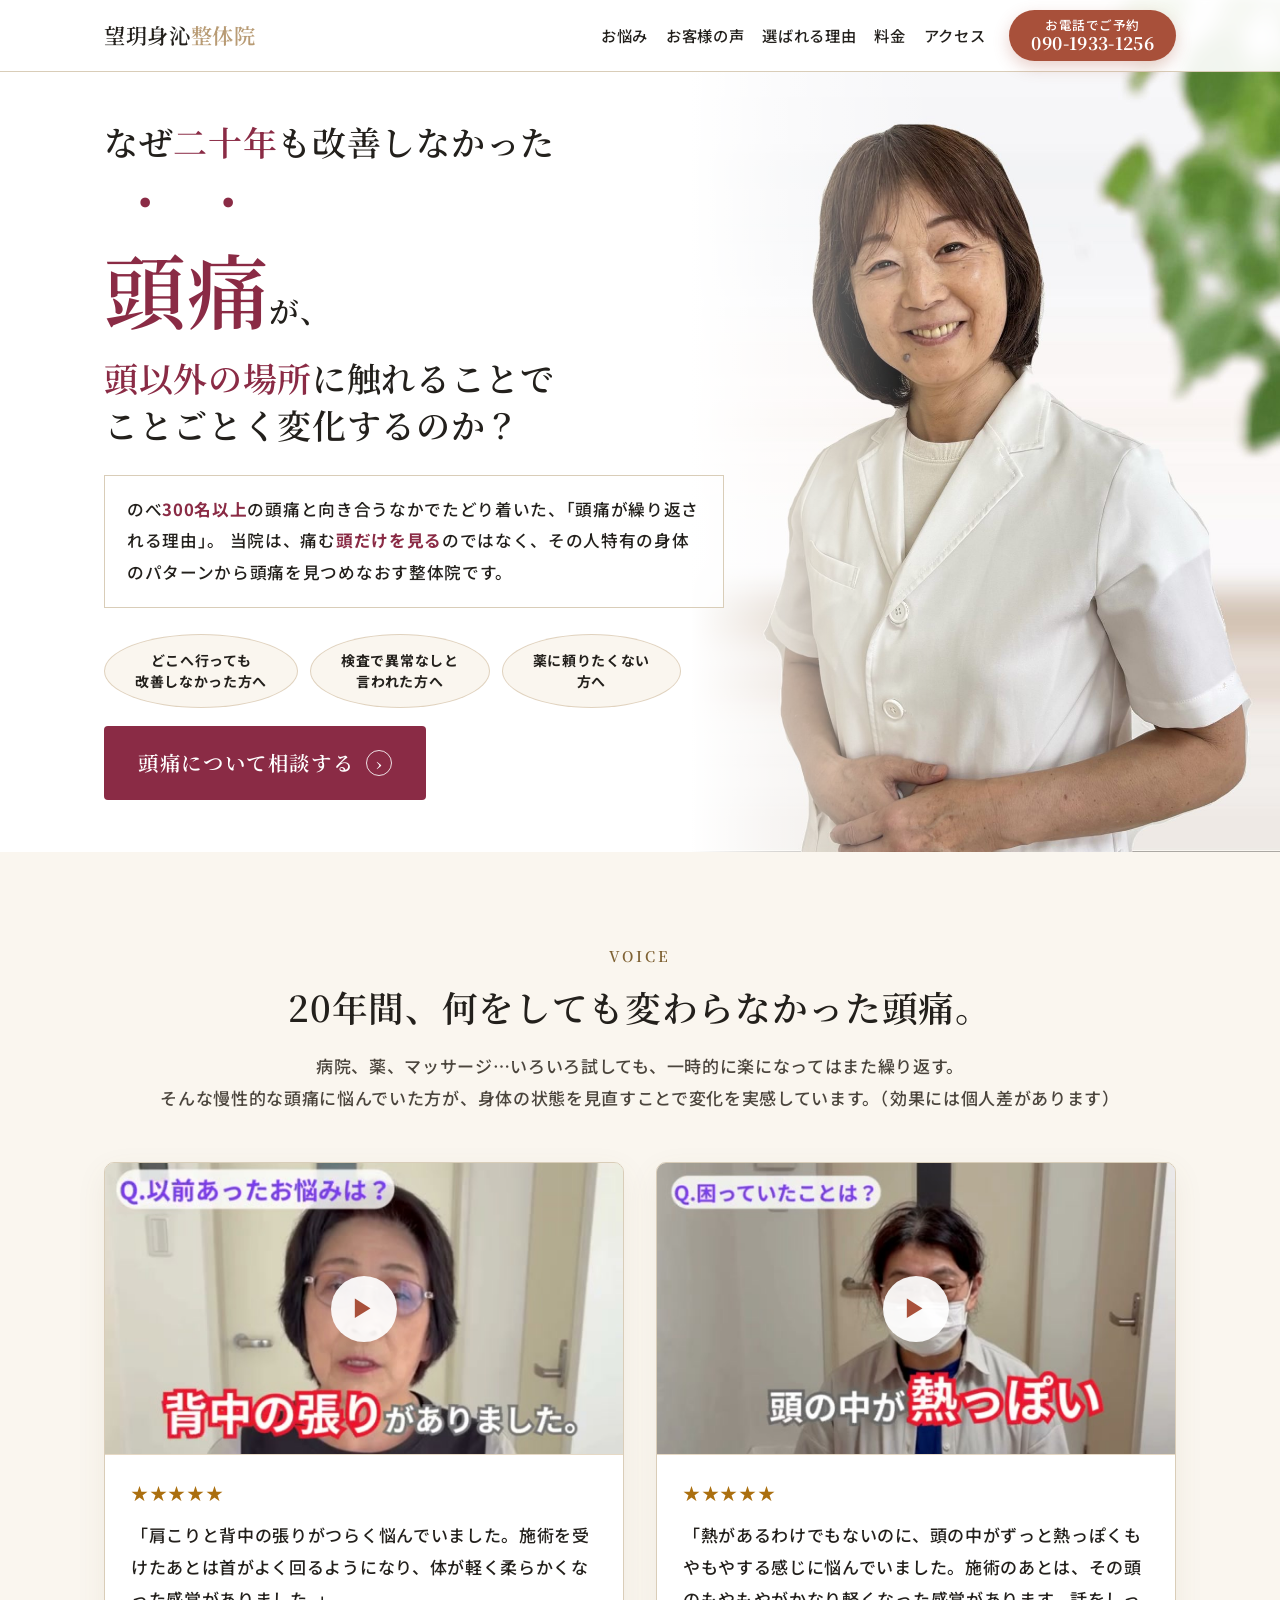
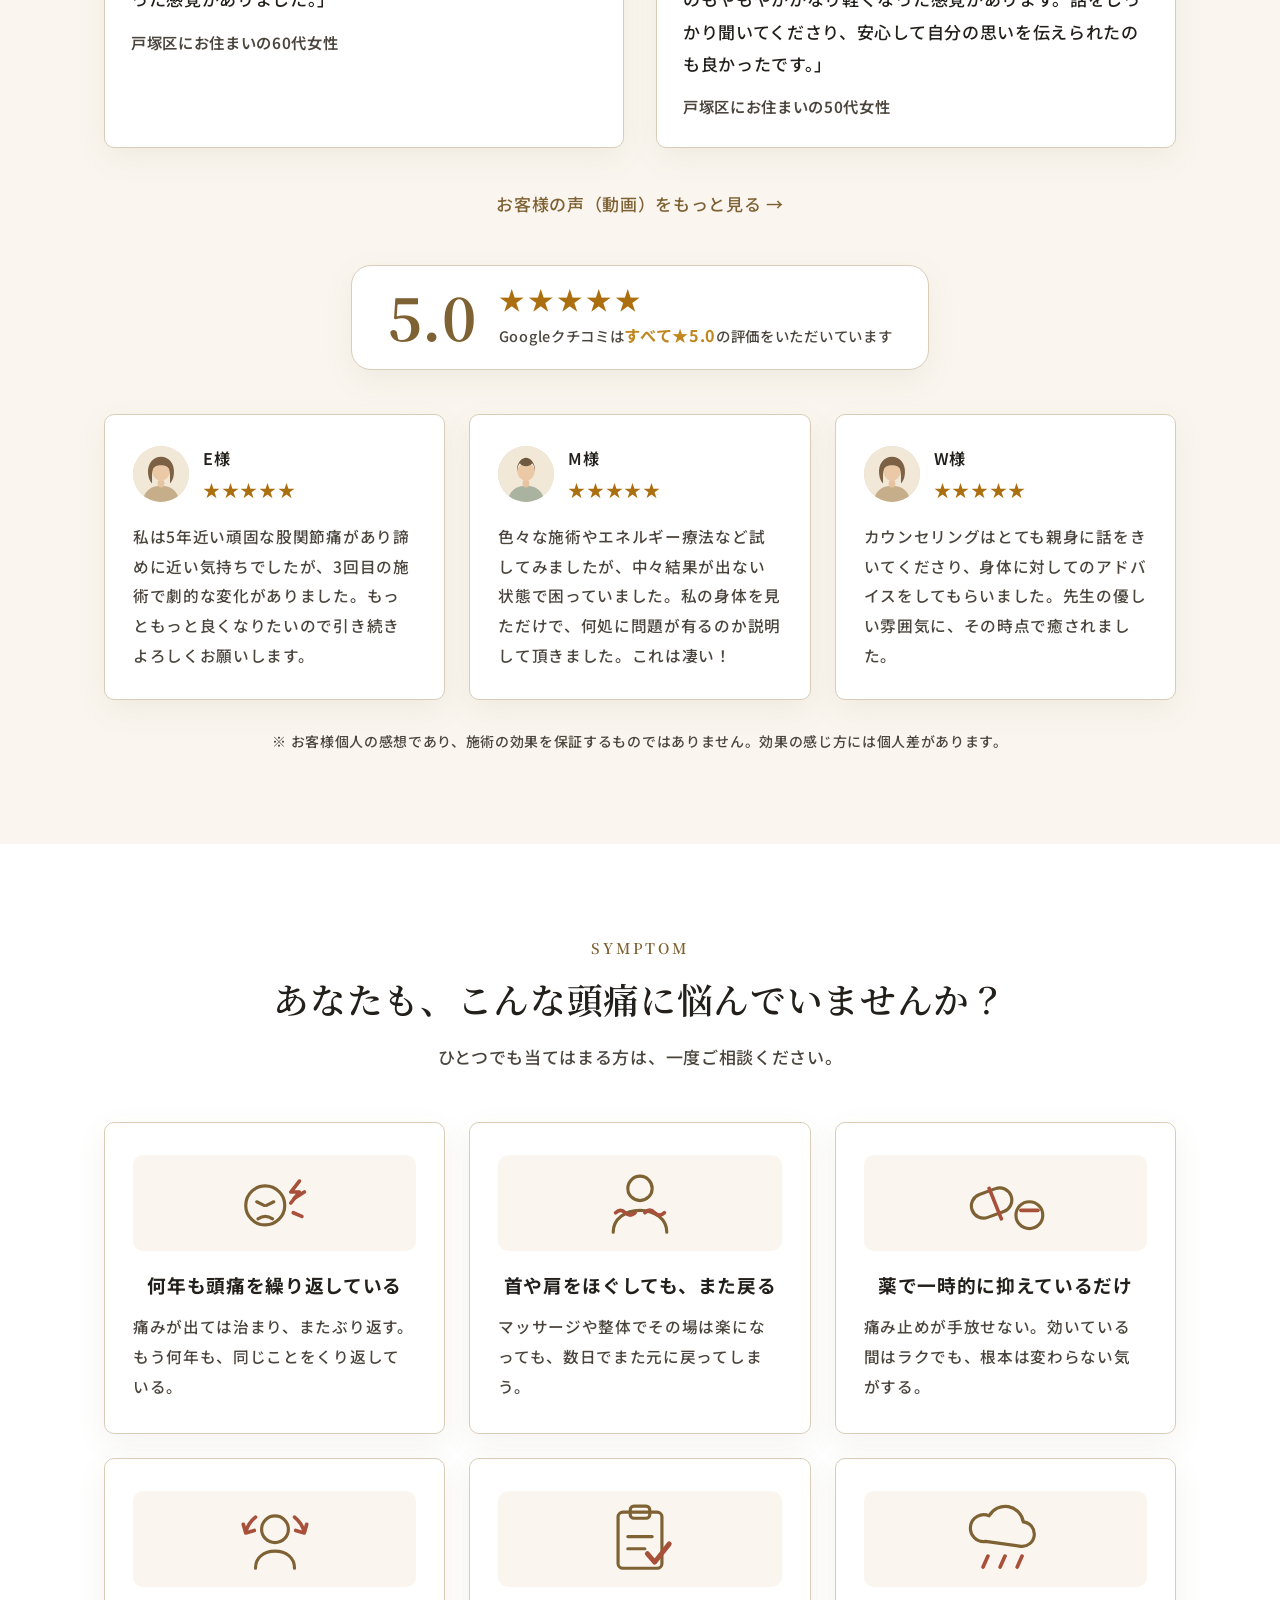
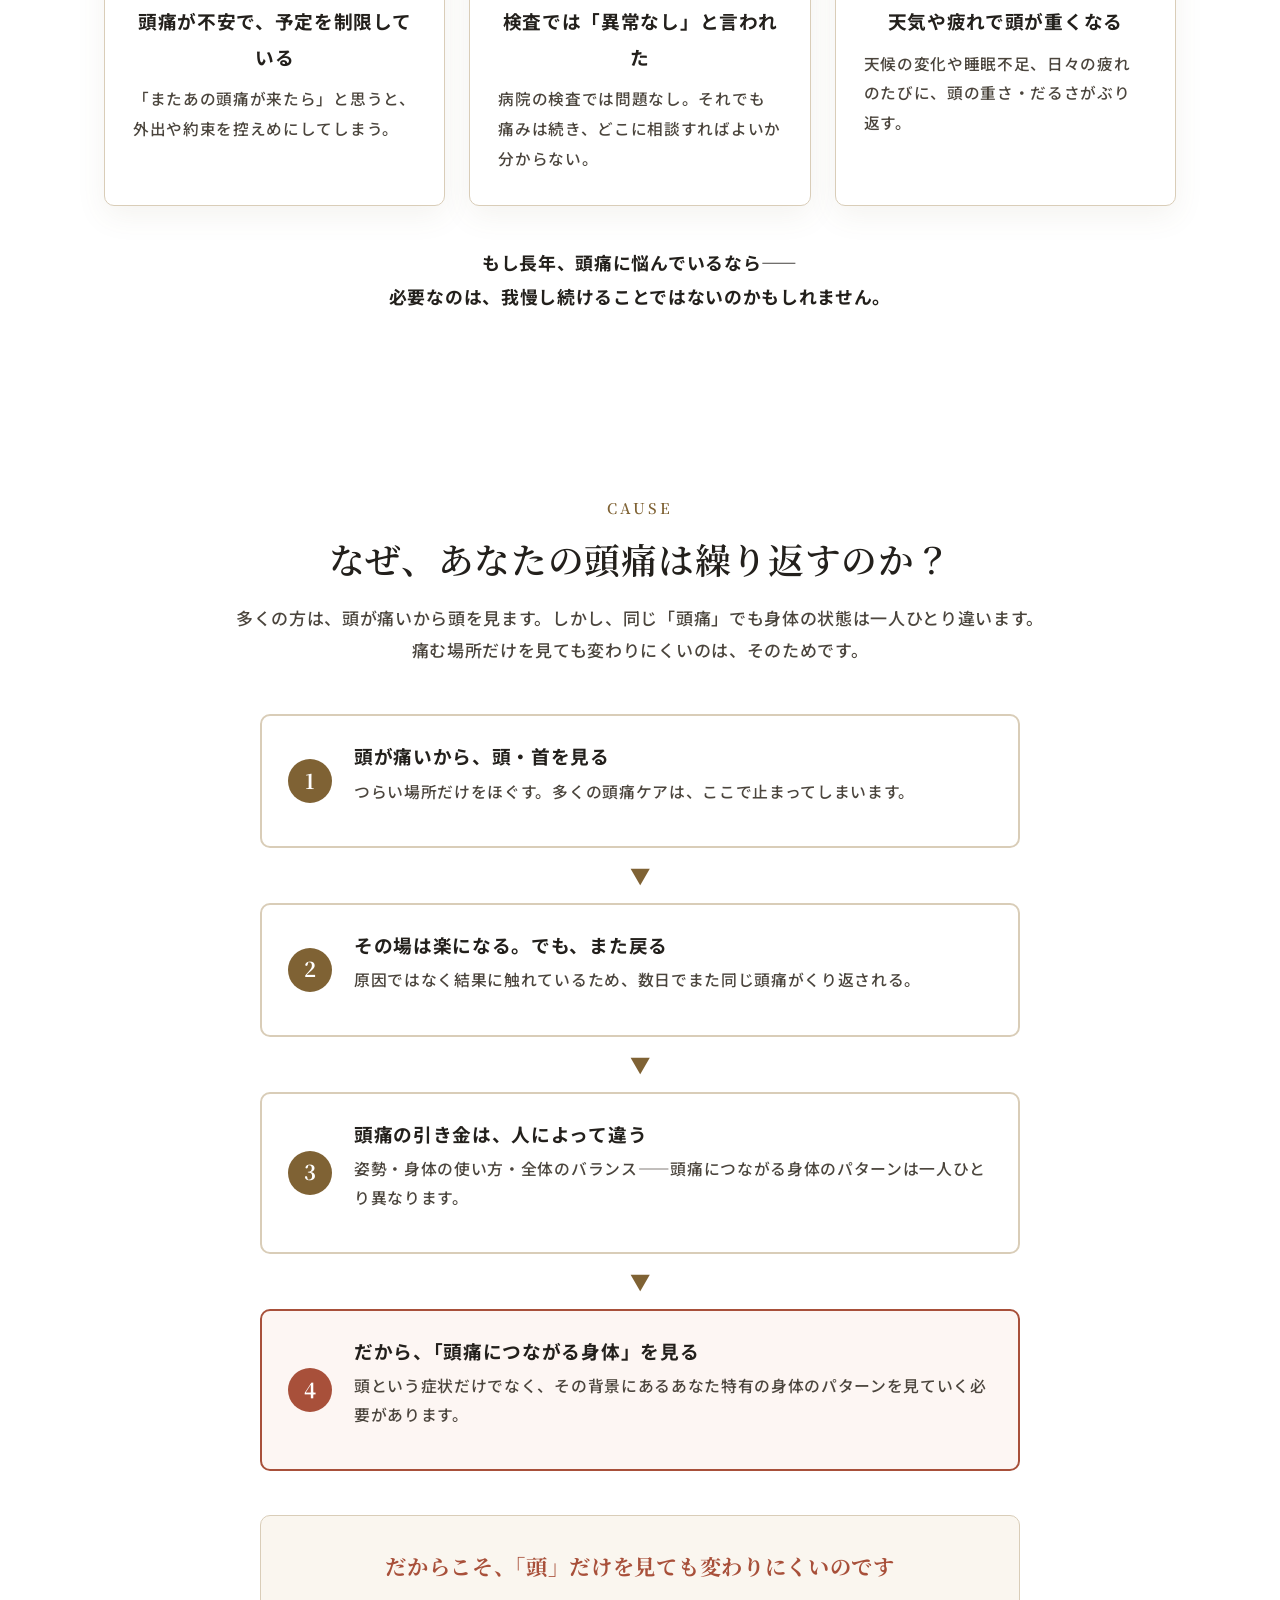
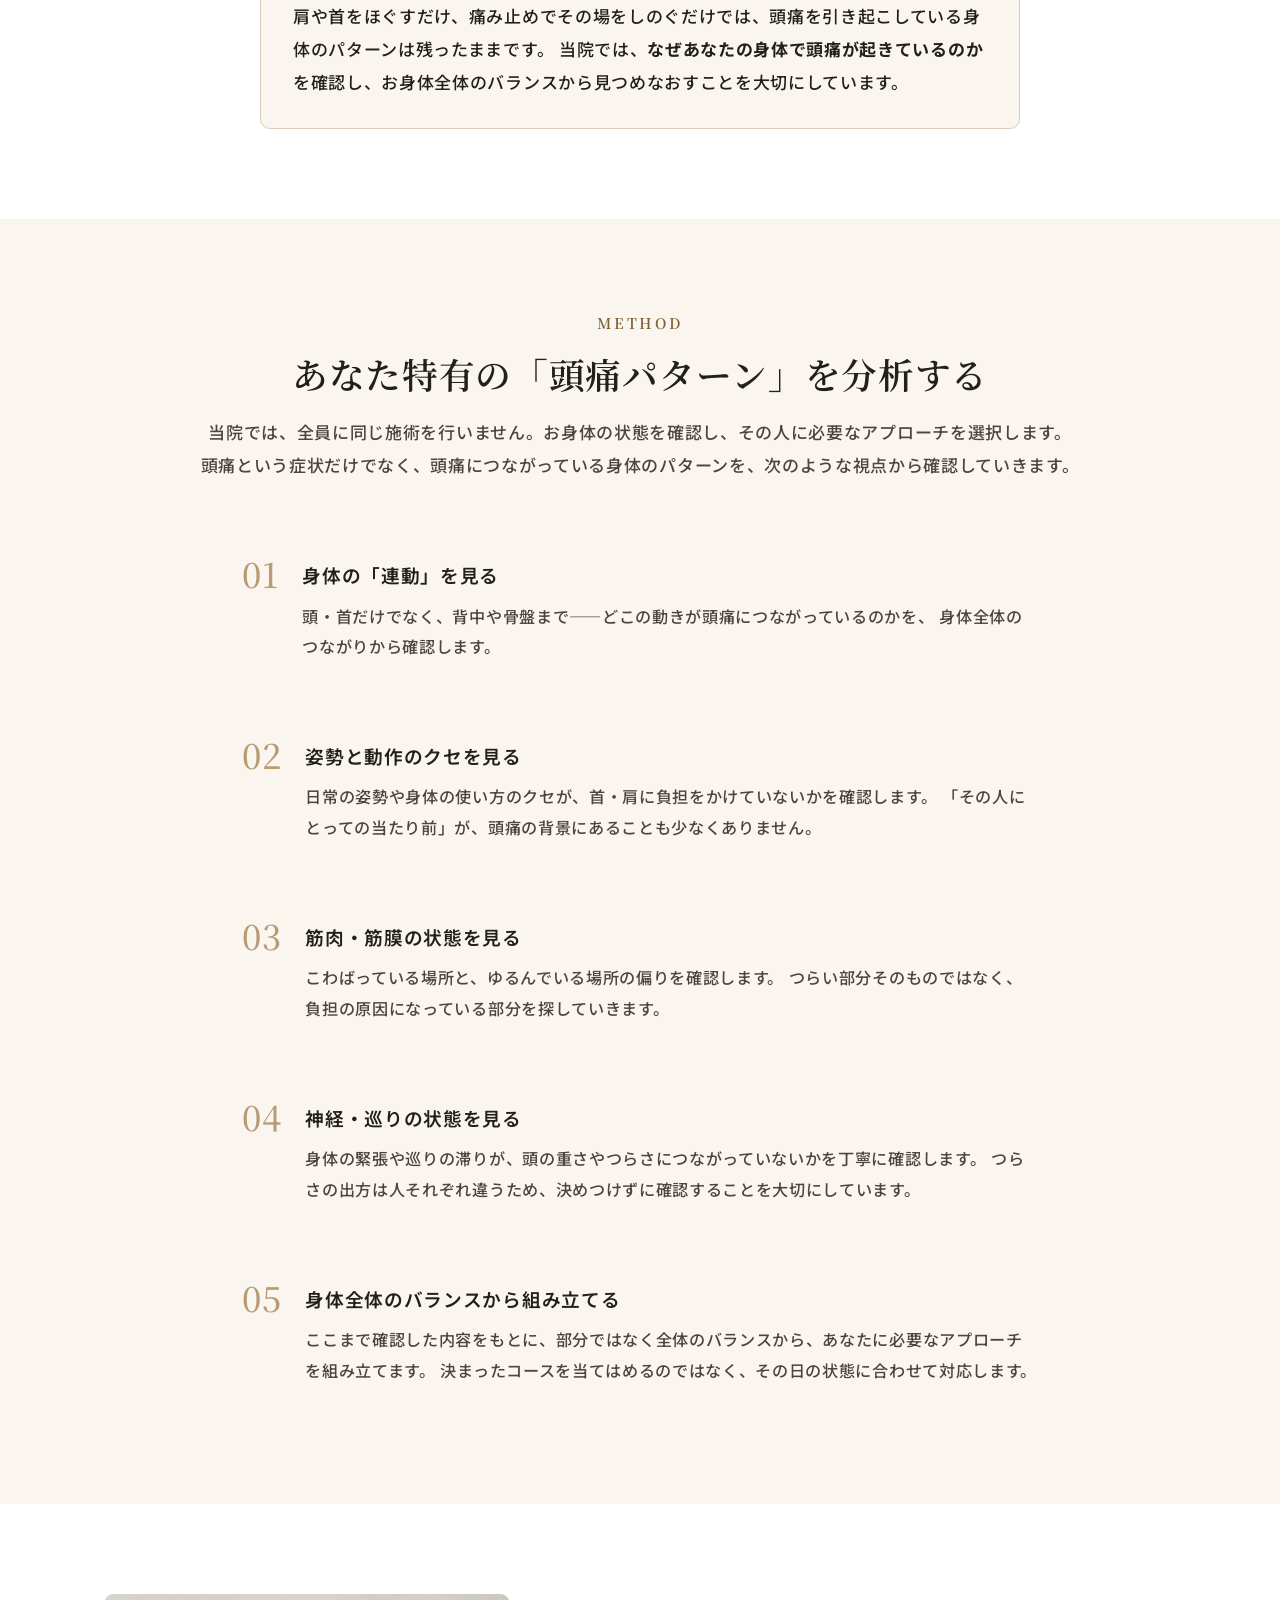
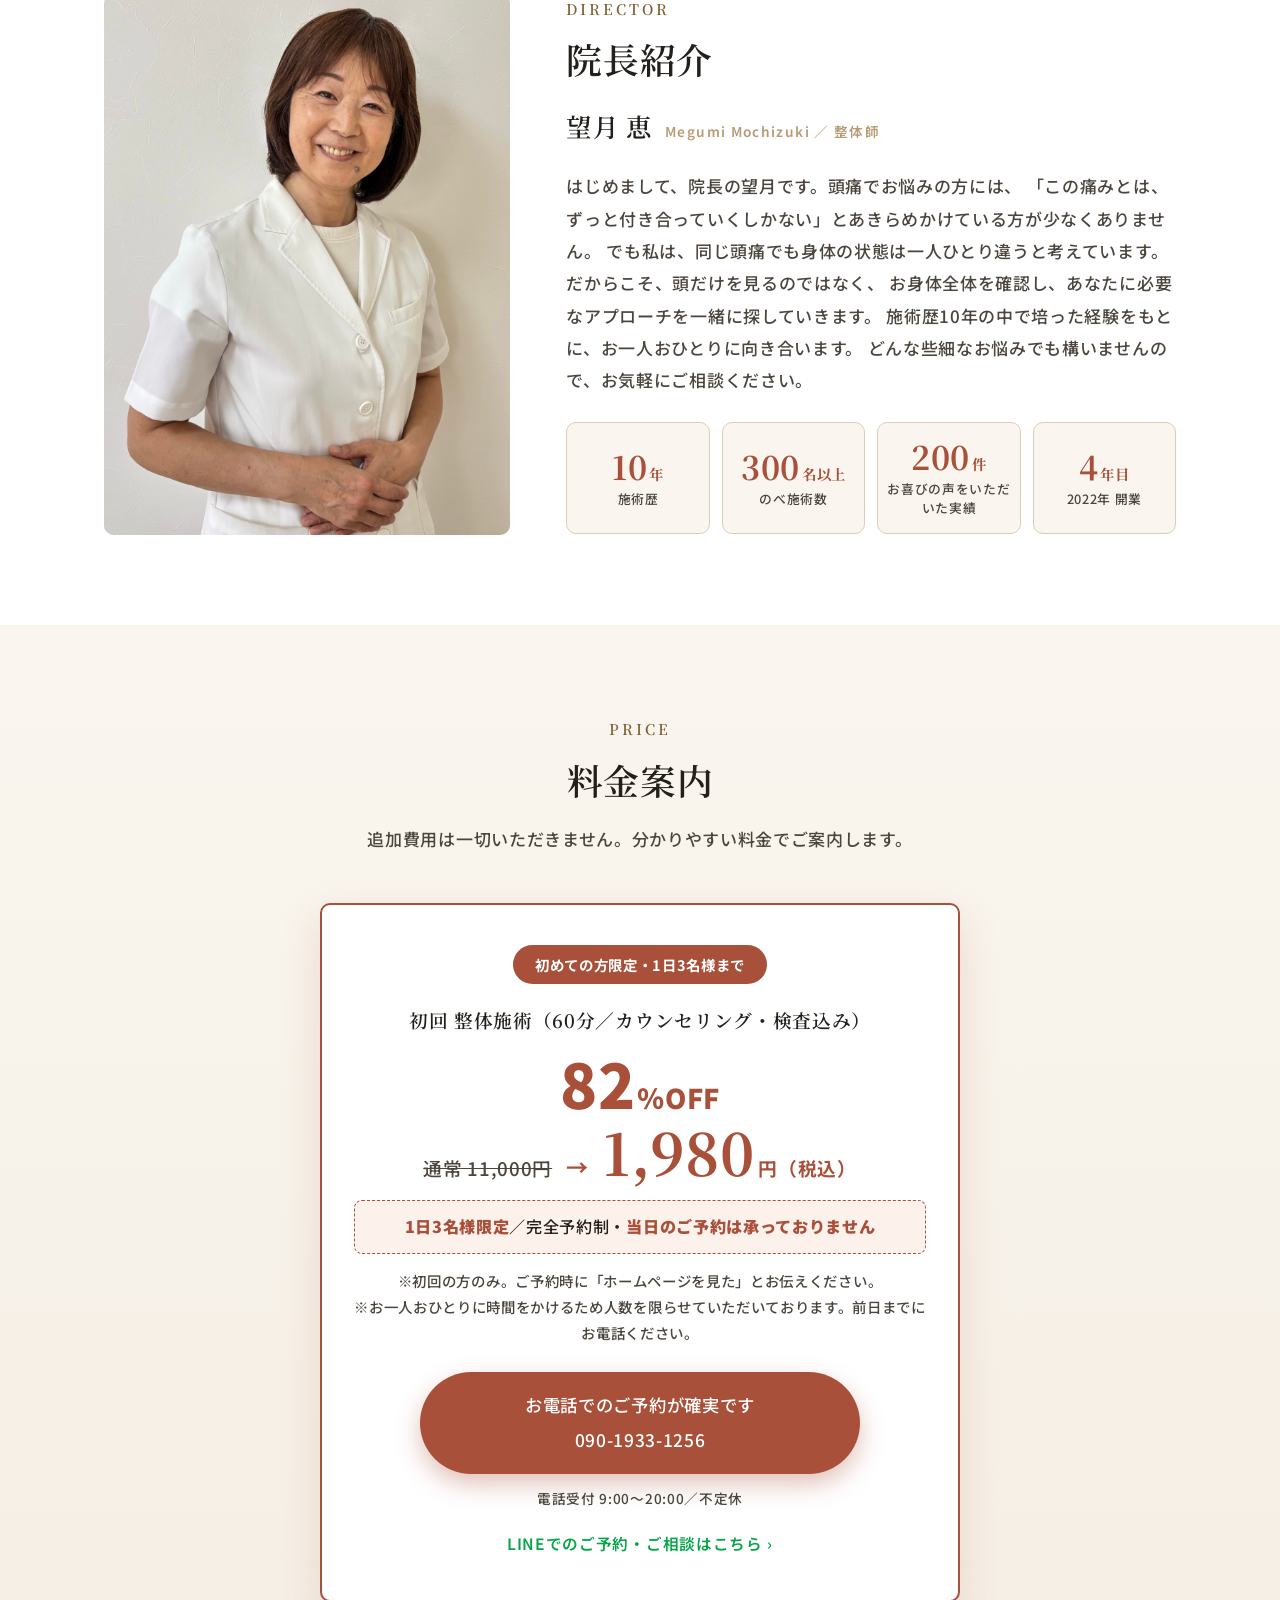
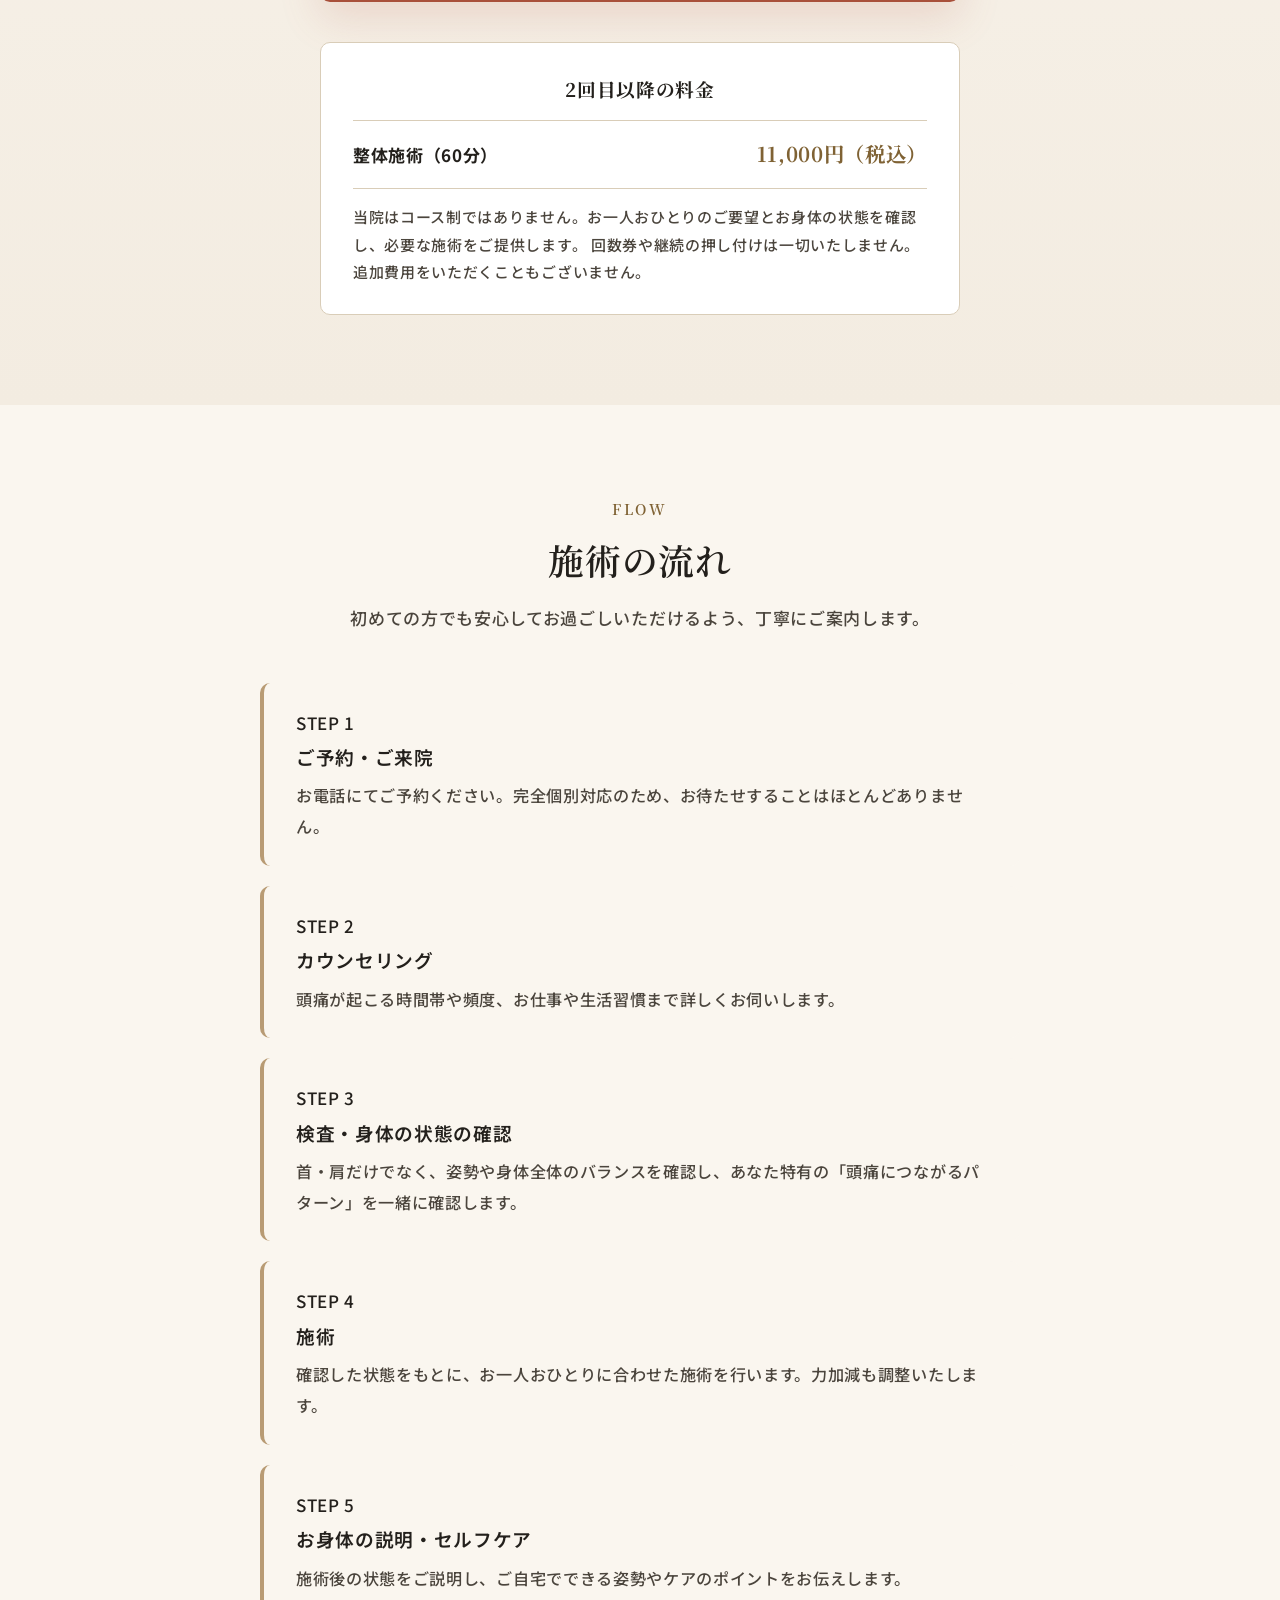
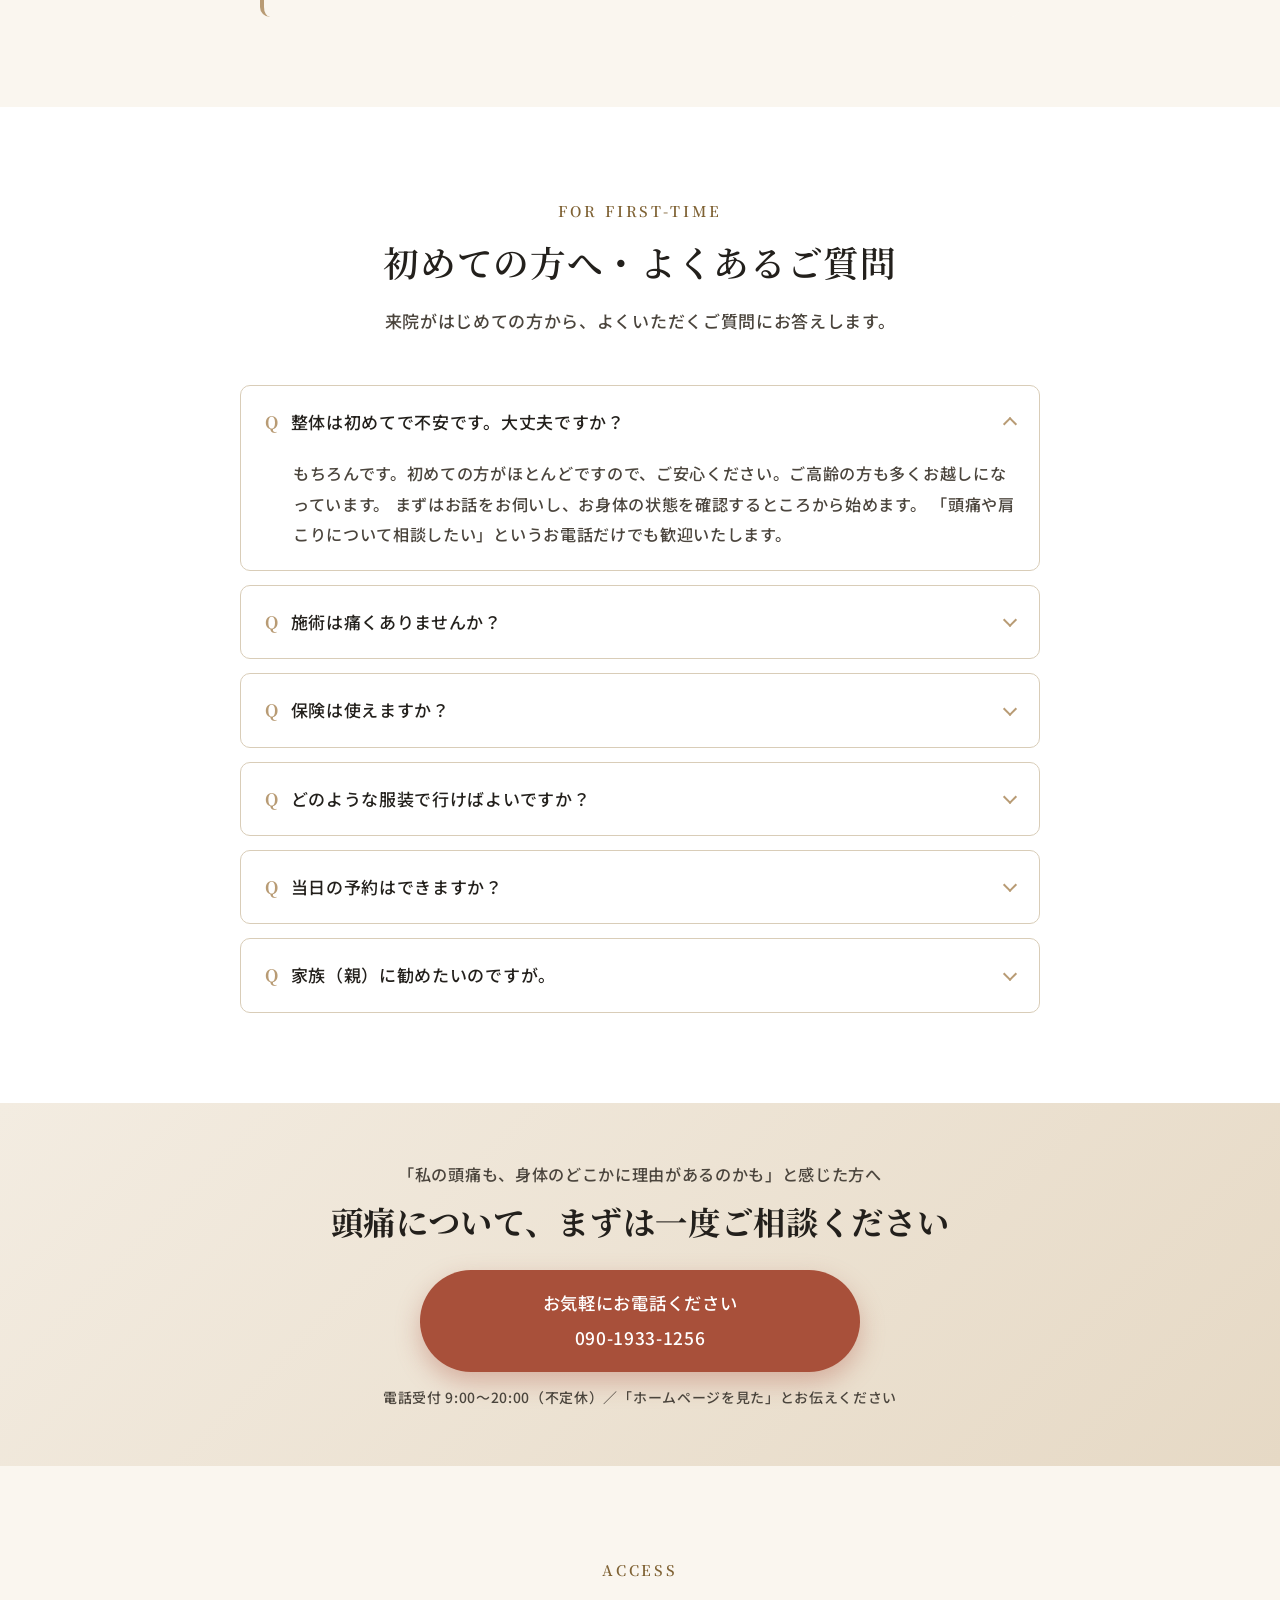
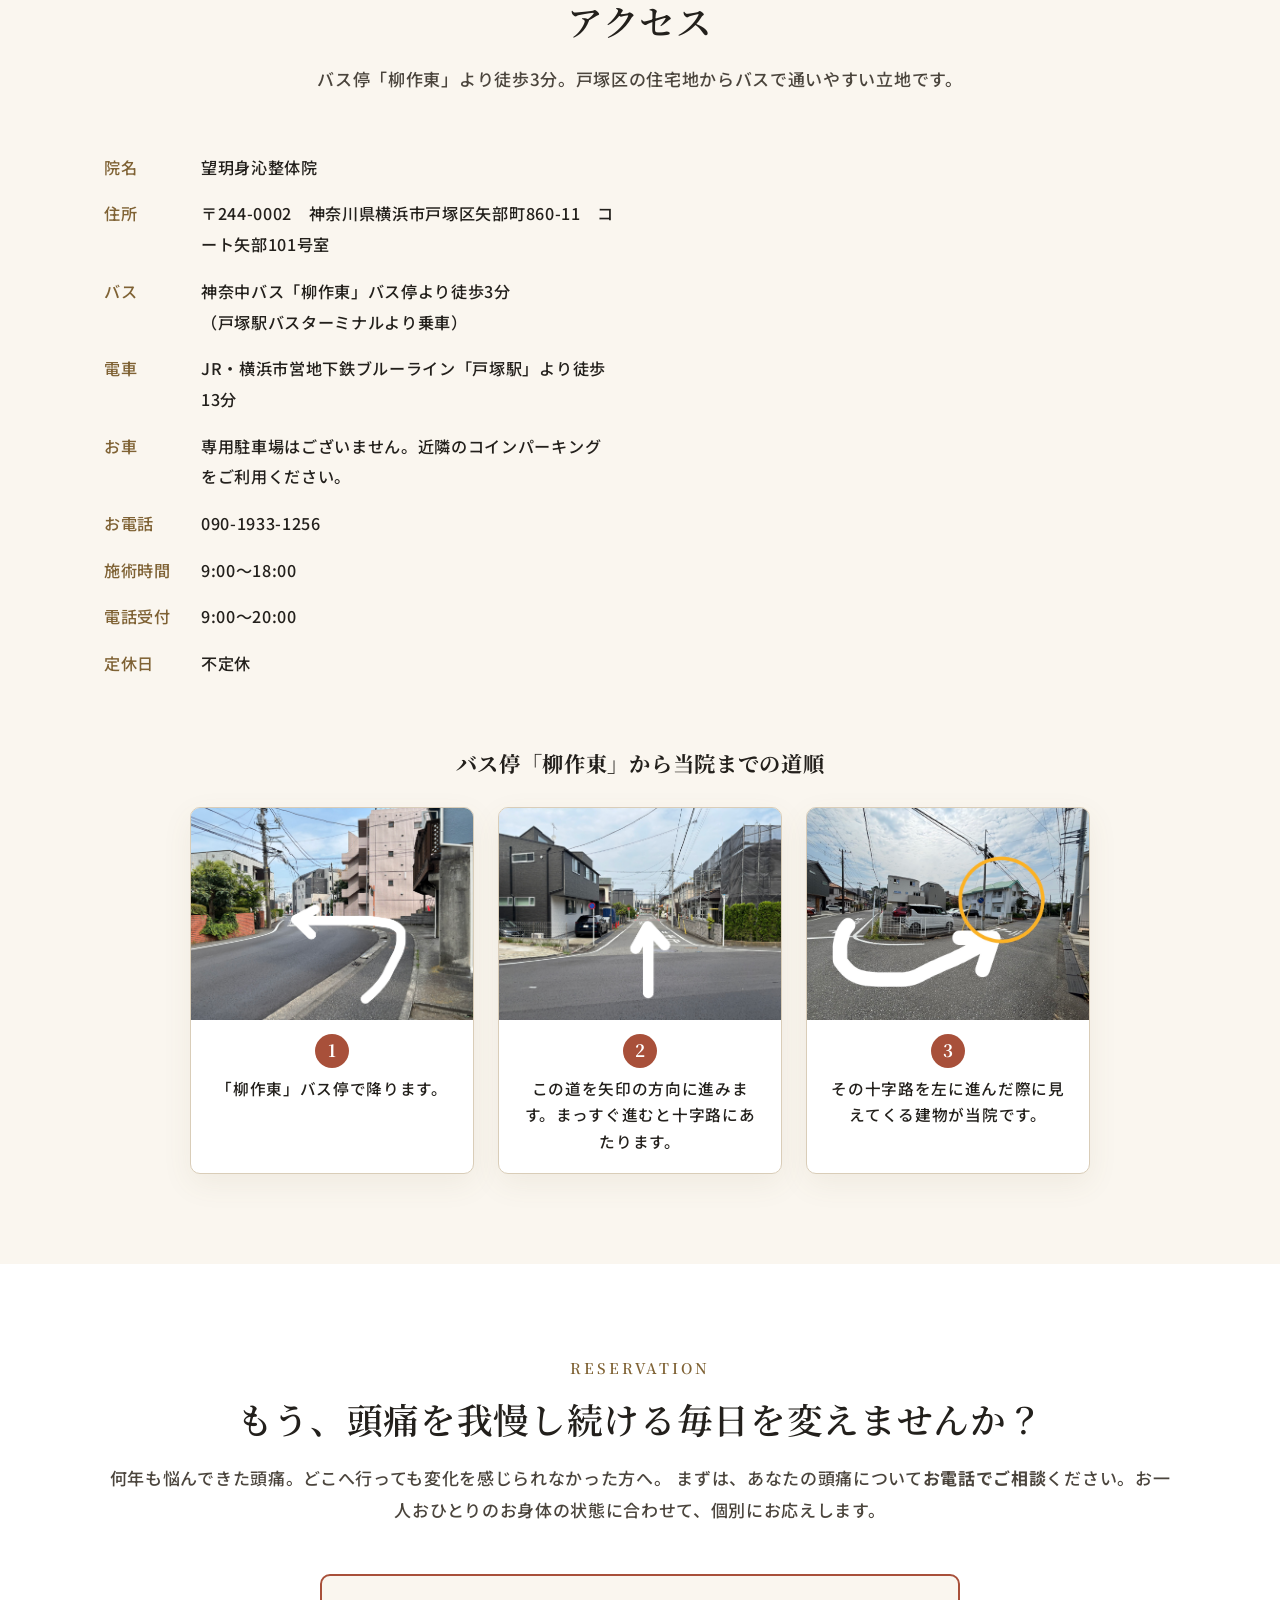
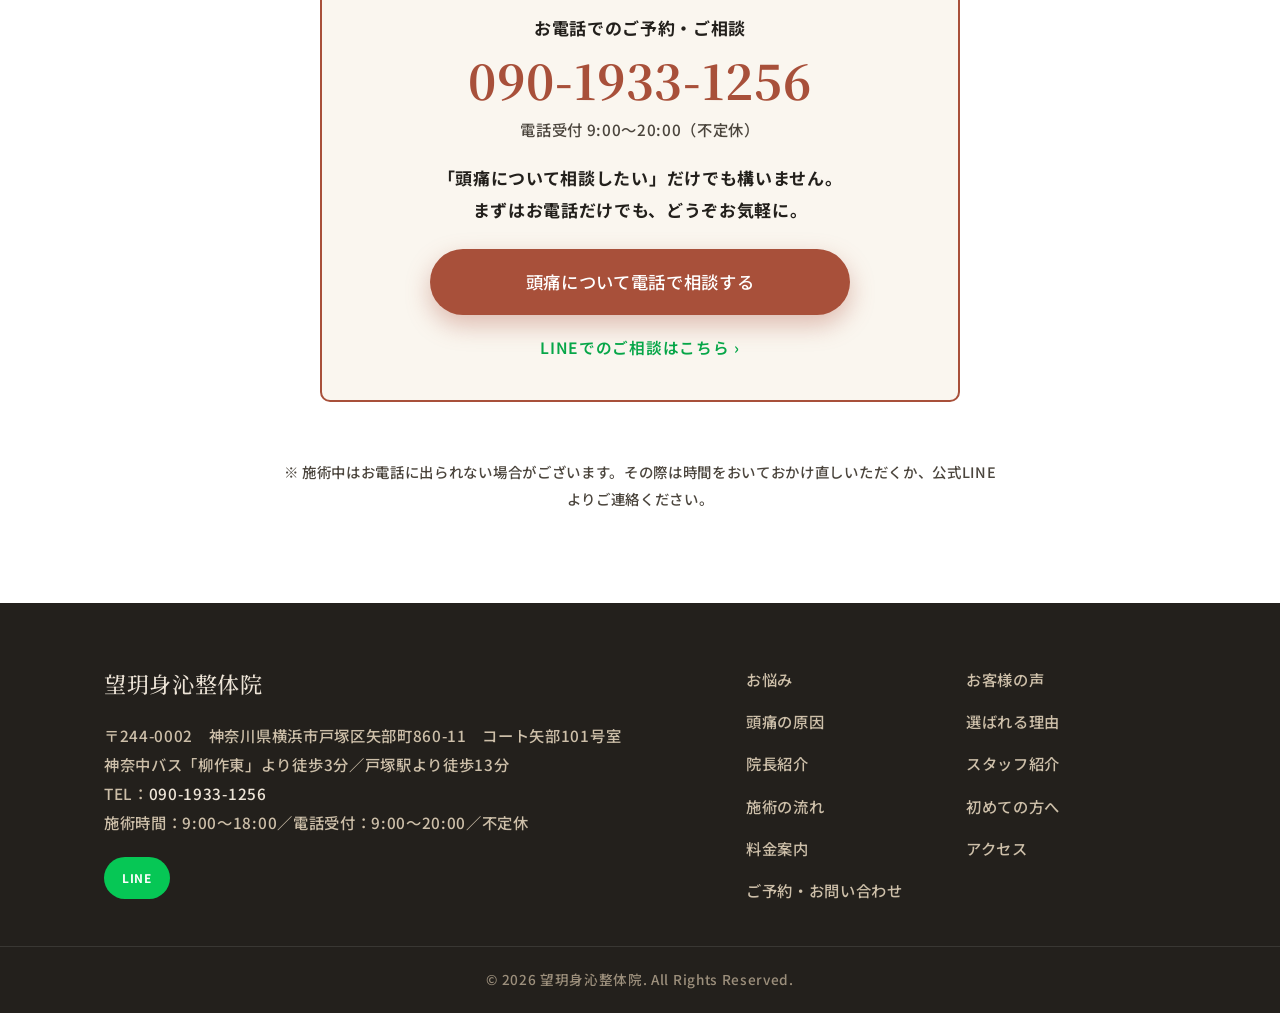
==== commit c7a034be: "スマホFV: 院長写真を見出し右の余白へ配置・枠なしグラデーション化、SEO/staff等の既存編集を反映 - スマホ表示でトップ見出しを最上部に、院長写真を「頭痛が、」右の余白へ小さく配置 - 写真" ====
--- a/index.html
+++ b/index.html
@@ -3,11 +3,152 @@
 <head>
 <meta charset="UTF-8">
 <meta name="viewport" content="width=device-width, initial-scale=1.0">
-<title>頭痛なのに、頭だけを見ない整体院｜戸塚区「望玥身沁整体院」</title>
+<link rel="canonical" href="https://mochizukishinshin.github.io/mochizukishinshin/">
+<title>戸塚区の整体｜くり返す頭痛・肩こりでお悩みの方へ 望玥身沁整体院</title>
 <meta name="description" content="横浜市戸塚区の整体院。何をしても繰り返す頭痛でお悩みの方へ。当院は痛む頭だけを見るのではなく、その人特有の身体のパターンから頭痛を見つめなおします。バス停「柳作東」より徒歩3分。Google口コミ★5.0・施術歴10年・のべ300名以上。初回限定1,980円。まずはお電話ください。">
 <link rel="preconnect" href="https://fonts.googleapis.com">
 <link href="https://fonts.googleapis.com/css2?family=Noto+Serif+JP:wght@400;500;600;700&family=Noto+Sans+JP:wght@300;400;500;700;800;900&display=swap" rel="stylesheet">
 <link rel="stylesheet" href="css/style.css">
+
+<!-- OGP（Open Graph Protocol）／SNS・LINE共有時の表示 -->
+<meta property="og:type" content="website">
+<meta property="og:site_name" content="望玥身沁整体院">
+<meta property="og:locale" content="ja_JP">
+<meta property="og:title" content="頭痛なのに、頭だけを見ない整体院｜戸塚区「望玥身沁整体院」">
+<meta property="og:description" content="横浜市戸塚区の整体院。何をしても繰り返す頭痛でお悩みの方へ。痛む頭だけを見るのではなく、その人特有の身体のパターンから頭痛を見つめなおします。バス停「柳作東」より徒歩3分。Google口コミ★5.0・施術歴10年。初回限定1,980円。">
+<meta property="og:url" content="https://mochizukishinshin.github.io/mochizukishinshin/">
+<meta property="og:image" content="https://mochizukishinshin.github.io/mochizukishinshin/images/hero-woman.jpg">
+<meta property="og:image:alt" content="望玥身沁整体院">
+
+<!-- Twitter Card -->
+<meta name="twitter:card" content="summary_large_image">
+<meta name="twitter:title" content="頭痛なのに、頭だけを見ない整体院｜戸塚区「望玥身沁整体院」">
+<meta name="twitter:description" content="横浜市戸塚区の整体院。繰り返す頭痛でお悩みの方へ。痛む頭だけでなく、その人特有の身体のパターンから頭痛を見つめなおします。初回限定1,980円。">
+<meta name="twitter:image" content="https://mochizukishinshin.github.io/mochizukishinshin/images/hero-woman.jpg">
+
+<!-- 構造化データ（LocalBusiness / JSON-LD） -->
+<script type="application/ld+json">
+{
+  "@context": "https://schema.org",
+  "@type": "HealthAndBeautyBusiness",
+  "@id": "https://mochizukishinshin.github.io/mochizukishinshin/#business",
+  "name": "望玥身沁整体院",
+  "alternateName": "もちづきしんしんせいたいいん",
+  "description": "横浜市戸塚区の頭痛・肩こりに向き合う整体院。痛む頭だけを見るのではなく、その人特有の身体のパターンから頭痛を見つめなおします。バス停「柳作東」より徒歩3分。完全予約制。",
+  "url": "https://mochizukishinshin.github.io/mochizukishinshin/",
+  "image": "https://mochizukishinshin.github.io/mochizukishinshin/images/hero-woman.jpg",
+  "logo": "https://mochizukishinshin.github.io/mochizukishinshin/images/hero-woman.jpg",
+  "telephone": "+81-90-1933-1256",
+  "priceRange": "¥1,980〜¥11,000",
+  "currenciesAccepted": "JPY",
+  "address": {
+    "@type": "PostalAddress",
+    "postalCode": "244-0002",
+    "addressCountry": "JP",
+    "addressRegion": "神奈川県",
+    "addressLocality": "横浜市戸塚区",
+    "streetAddress": "矢部町860-11 コート矢部101号室"
+  },
+  "geo": {
+    "@type": "GeoCoordinates",
+    "latitude": 35.4087657,
+    "longitude": 139.5329002
+  },
+  "hasMap": "https://maps.google.com/maps?q=35.4087657,139.5329002&hl=ja&z=17",
+  "areaServed": [
+    { "@type": "City", "name": "横浜市戸塚区" },
+    { "@type": "AdministrativeArea", "name": "神奈川県横浜市" }
+  ],
+  "openingHoursSpecification": [
+    {
+      "@type": "OpeningHoursSpecification",
+      "dayOfWeek": ["Monday", "Tuesday", "Wednesday", "Thursday", "Friday", "Saturday", "Sunday"],
+      "opens": "09:00",
+      "closes": "18:00"
+    }
+  ],
+  "founder": {
+    "@type": "Person",
+    "name": "望月 恵",
+    "jobTitle": "院長／整体師"
+  },
+  "employee": {
+    "@type": "Person",
+    "name": "望月 恵",
+    "jobTitle": "院長／整体師"
+  },
+  "makesOffer": {
+    "@type": "Offer",
+    "name": "初回 整体施術（60分／カウンセリング・検査込み）",
+    "description": "初めての方限定・1日3名様まで（通常11,000円）",
+    "price": "1980",
+    "priceCurrency": "JPY",
+    "eligibleCustomerType": "https://schema.org/NewCustomers",
+    "availability": "https://schema.org/InStock"
+  },
+  "sameAs": [
+    "https://lin.ee/tRRoGgPG"
+  ]
+}
+</script>
+
+<!-- 構造化データ（FAQPage / JSON-LD）※本文 #firsttime のFAQと一致 -->
+<script type="application/ld+json">
+{
+  "@context": "https://schema.org",
+  "@type": "FAQPage",
+  "mainEntity": [
+    {
+      "@type": "Question",
+      "name": "整体は初めてで不安です。大丈夫ですか？",
+      "acceptedAnswer": {
+        "@type": "Answer",
+        "text": "もちろんです。初めての方がほとんどですので、ご安心ください。ご高齢の方も多くお越しになっています。まずはお話をお伺いし、お身体の状態を確認するところから始めます。「頭痛や肩こりについて相談したい」というお電話だけでも歓迎いたします。"
+      }
+    },
+    {
+      "@type": "Question",
+      "name": "施術は痛くありませんか？",
+      "acceptedAnswer": {
+        "@type": "Answer",
+        "text": "強い刺激が苦手な方には、力加減を調整しながら無理のない施術を行います。痛みや違和感がある場合は、施術中いつでもお伝えください。すぐに調整いたします。身体を触られることに不安がある方も、女性院長が丁寧に対応しますのでご安心ください。"
+      }
+    },
+    {
+      "@type": "Question",
+      "name": "保険は使えますか？",
+      "acceptedAnswer": {
+        "@type": "Answer",
+        "text": "当院の整体施術は自費（保険適用外）となります。料金は初回1,980円、2回目以降は60分11,000円（税込）です。料金以外に追加費用をいただくことはございません。"
+      }
+    },
+    {
+      "@type": "Question",
+      "name": "どのような服装で行けばよいですか？",
+      "acceptedAnswer": {
+        "@type": "Answer",
+        "text": "動きやすい服装であれば問題ございません。お着替えのご用意もございます。"
+      }
+    },
+    {
+      "@type": "Question",
+      "name": "当日の予約はできますか？",
+      "acceptedAnswer": {
+        "@type": "Answer",
+        "text": "申し訳ございませんが、当日のご予約は承っておりません。お一人おひとりのお身体としっかり向き合うため1日3名様までの完全予約制とさせていただいております。前日までにお電話にてご予約ください。ご希望の日時が埋まる場合もございますので、お早めのご連絡をおすすめしております。"
+      }
+    },
+    {
+      "@type": "Question",
+      "name": "家族（親）に勧めたいのですが。",
+      "acceptedAnswer": {
+        "@type": "Answer",
+        "text": "ご家族の代わりのお問い合わせも歓迎いたします。ご本人の症状やご不安な点をお伺いし、通院の可否や内容について丁寧にご説明します。まずはお気軽にお電話ください。"
+      }
+    }
+  ]
+}
+</script>
 </head>
 <body>
 
@@ -51,7 +192,7 @@
   <!-- ==================== ① ファーストビュー ==================== -->
   <section class="fv" id="top">
     <div class="fv__photo">
-      <img src="images/hero-woman.jpg" alt="頭痛に悩む女性" onerror="this.remove()">
+      <img src="images/hero-woman.jpg" alt="頭痛に悩む女性が頭に手を当てている様子" onerror="this.remove()">
     </div>
 
     <div class="fv__inner">
@@ -206,9 +347,6 @@
         </div>
       </div>
 
-      <p class="voice-more">
-        <a href="https://www.google.com/search?q=%E6%9C%9B%E7%8E%A5%E6%B2%81%E8%BA%AB%E6%95%B4%E4%BD%93%E9%99%A2" target="_blank" rel="noopener" class="link-arrow">Googleの口コミをすべて見る</a>
-      </p>
       <p class="voice-disclaimer">※ お客様個人の感想であり、施術の効果を保証するものではありません。効果の感じ方には個人差があります。</p>
     </div>
   </section>
@@ -668,17 +806,17 @@
       <h3 class="route-title">バス停「柳作東」から当院までの道順</h3>
       <div class="route-grid">
         <div class="route-step">
-          <div class="route-step__photo img-placeholder">道順写真①<img src="images/route1.jpg" alt="" class="ph-img" onerror="this.remove()"></div>
+          <div class="route-step__photo img-placeholder">道順写真①<img src="images/route1.jpg" alt="バス停「柳作東」の降車場所" class="ph-img" onerror="this.remove()"></div>
           <p class="route-step__num">1</p>
           <p class="route-step__text">「柳作東」バス停で降ります。</p>
         </div>
         <div class="route-step">
-          <div class="route-step__photo img-placeholder">道順写真②<img src="images/route2.jpg" alt="" class="ph-img" onerror="this.remove()"></div>
+          <div class="route-step__photo img-placeholder">道順写真②<img src="images/route2.jpg" alt="バス停から矢印の方向にまっすぐ進む道" class="ph-img" onerror="this.remove()"></div>
           <p class="route-step__num">2</p>
           <p class="route-step__text">この道を矢印の方向に進みます。まっすぐ進むと十字路にあたります。</p>
         </div>
         <div class="route-step">
-          <div class="route-step__photo img-placeholder">道順写真③<img src="images/route3.jpg" alt="" class="ph-img" onerror="this.remove()"></div>
+          <div class="route-step__photo img-placeholder">道順写真③<img src="images/route3.jpg" alt="十字路を左に進んだ先にある望玥身沁整体院の建物" class="ph-img" onerror="this.remove()"></div>
           <p class="route-step__num">3</p>
           <p class="route-step__text">その十字路を左に進んだ際に見えてくる建物が当院です。</p>
         </div>
--- a/css/style.css
+++ b/css/style.css
@@ -1665,11 +1665,24 @@
   /* 固定ヘッダー＋アンカーメニュー分の余白を確保 */
   html { scroll-padding-top: calc(var(--header-h) + 58px); }
   body { padding-top: var(--header-h); }
-  /* ファーストビュー：写真を上部バナーにして縦積み */
+  /* ファーストビュー：見出しを最上部に。写真は「頭痛が、」右の余白へ小さく配置 */
   .fv { min-height: 0; }
-  .fv__photo { position: relative; width: 100%; height: 240px; }
-  .fv__photo img { object-position: center 24%; }
-  .fv__photo::after { background: linear-gradient(0deg, #fff 0%, rgba(255,255,255,0) 34%); }
+  .fv__photo {
+    position: absolute;
+    top: 56px; right: 20px;
+    width: 50%; max-width: 190px; height: 124px;
+    z-index: 1;
+    overflow: hidden;
+  }
+  .fv__photo img { object-fit: cover; object-position: center 20%; transform: scale(1.12) translateX(-5%); }
+  /* 枠線なし：外周を四方向とも白へグラデーションで溶かし、背景にとかす */
+  .fv__photo::after {
+    content: "";
+    position: absolute; inset: 0; pointer-events: none; z-index: 2;
+    background:
+      linear-gradient(90deg, #fff 0%, rgba(255,255,255,0) 20%, rgba(255,255,255,0) 80%, #fff 100%),
+      linear-gradient(0deg,  #fff 0%, rgba(255,255,255,0) 20%, rgba(255,255,255,0) 80%, #fff 100%);
+  }
   .fv__inner { padding: 22px 24px 40px; }
   .fv__body { max-width: none; }
   .fv__actions { flex-direction: column; align-items: stretch; }
@@ -1733,7 +1746,7 @@
   .promo__caption-role { font-size: 0.72rem; }
 
   /* ファーストビュー（スマホ） */
-  .fv__photo { height: 200px; }
+  .fv__photo { top: 56px; right: 18px; max-width: 170px; height: 118px; }
   .fv__inner { padding: 20px 18px 36px; }
   .fv__line { font-size: 1.4rem; }
   .fv__big { font-size: 3.1rem; }
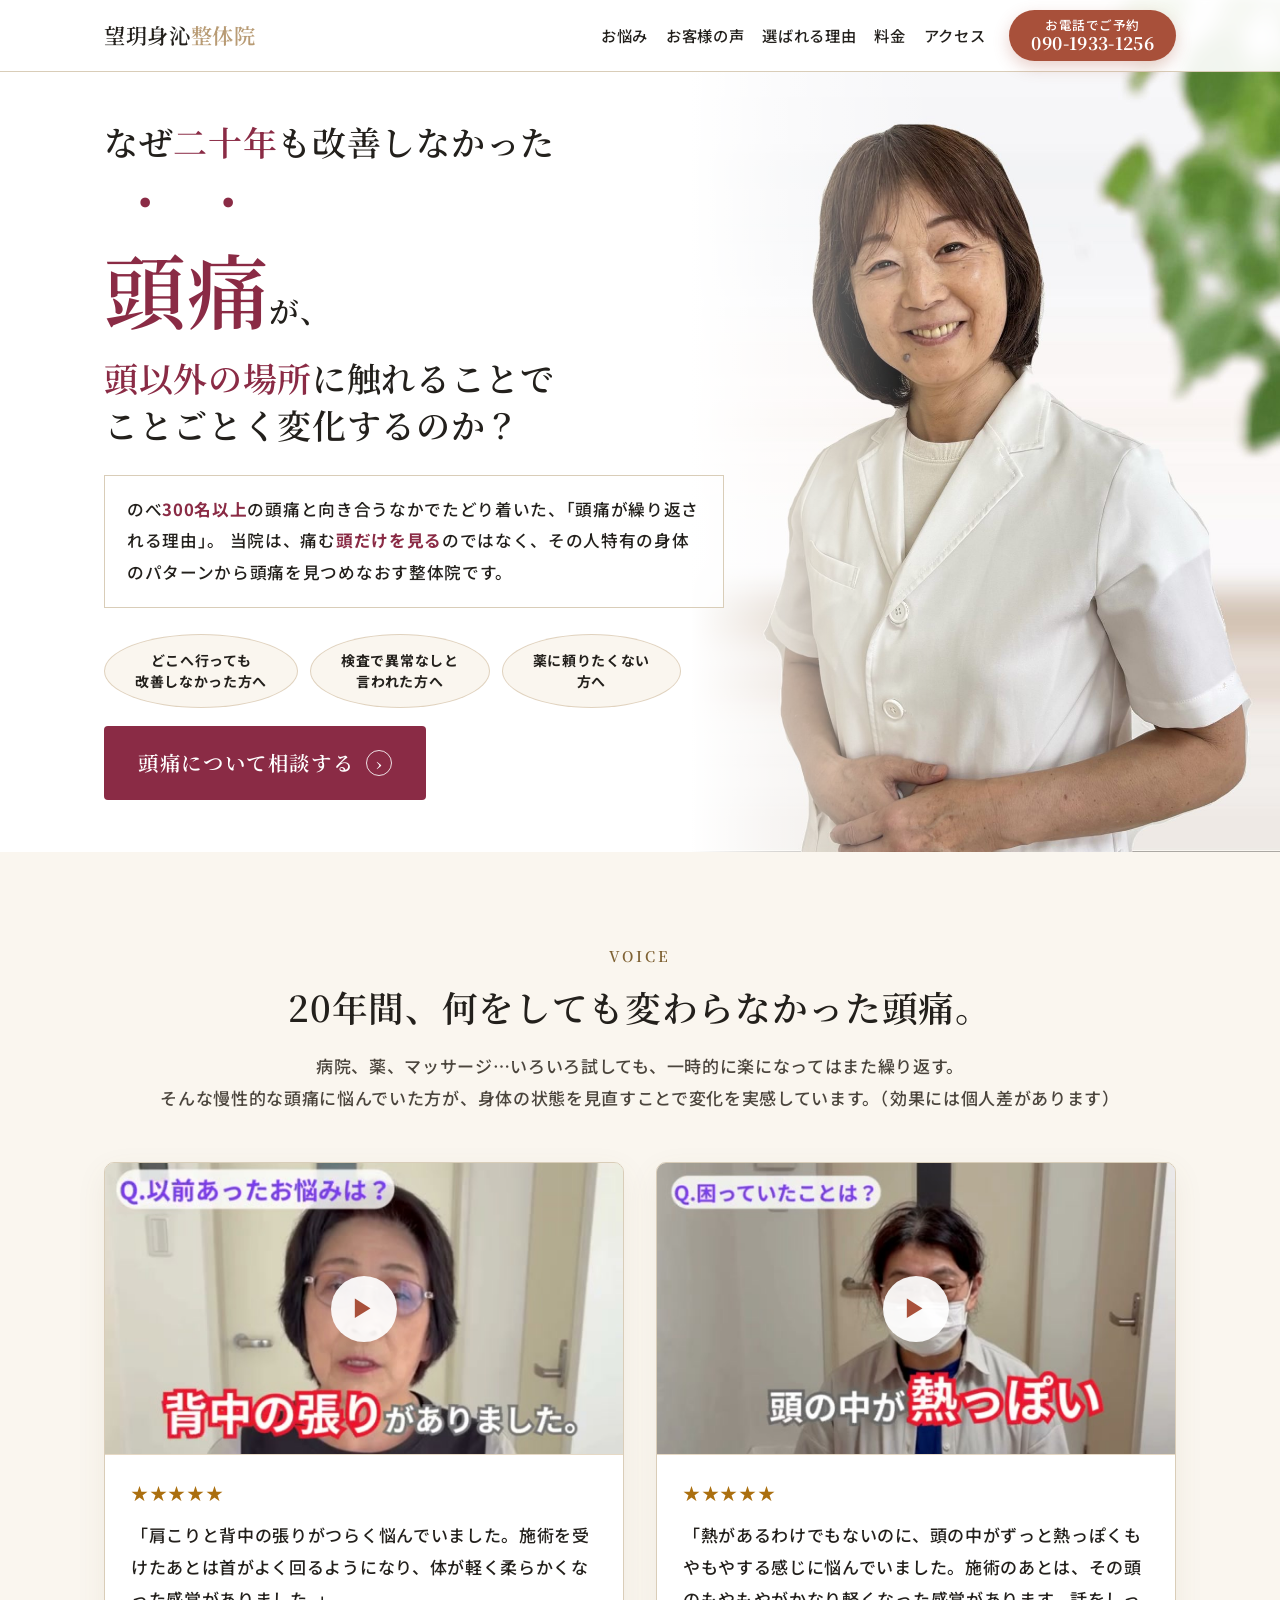
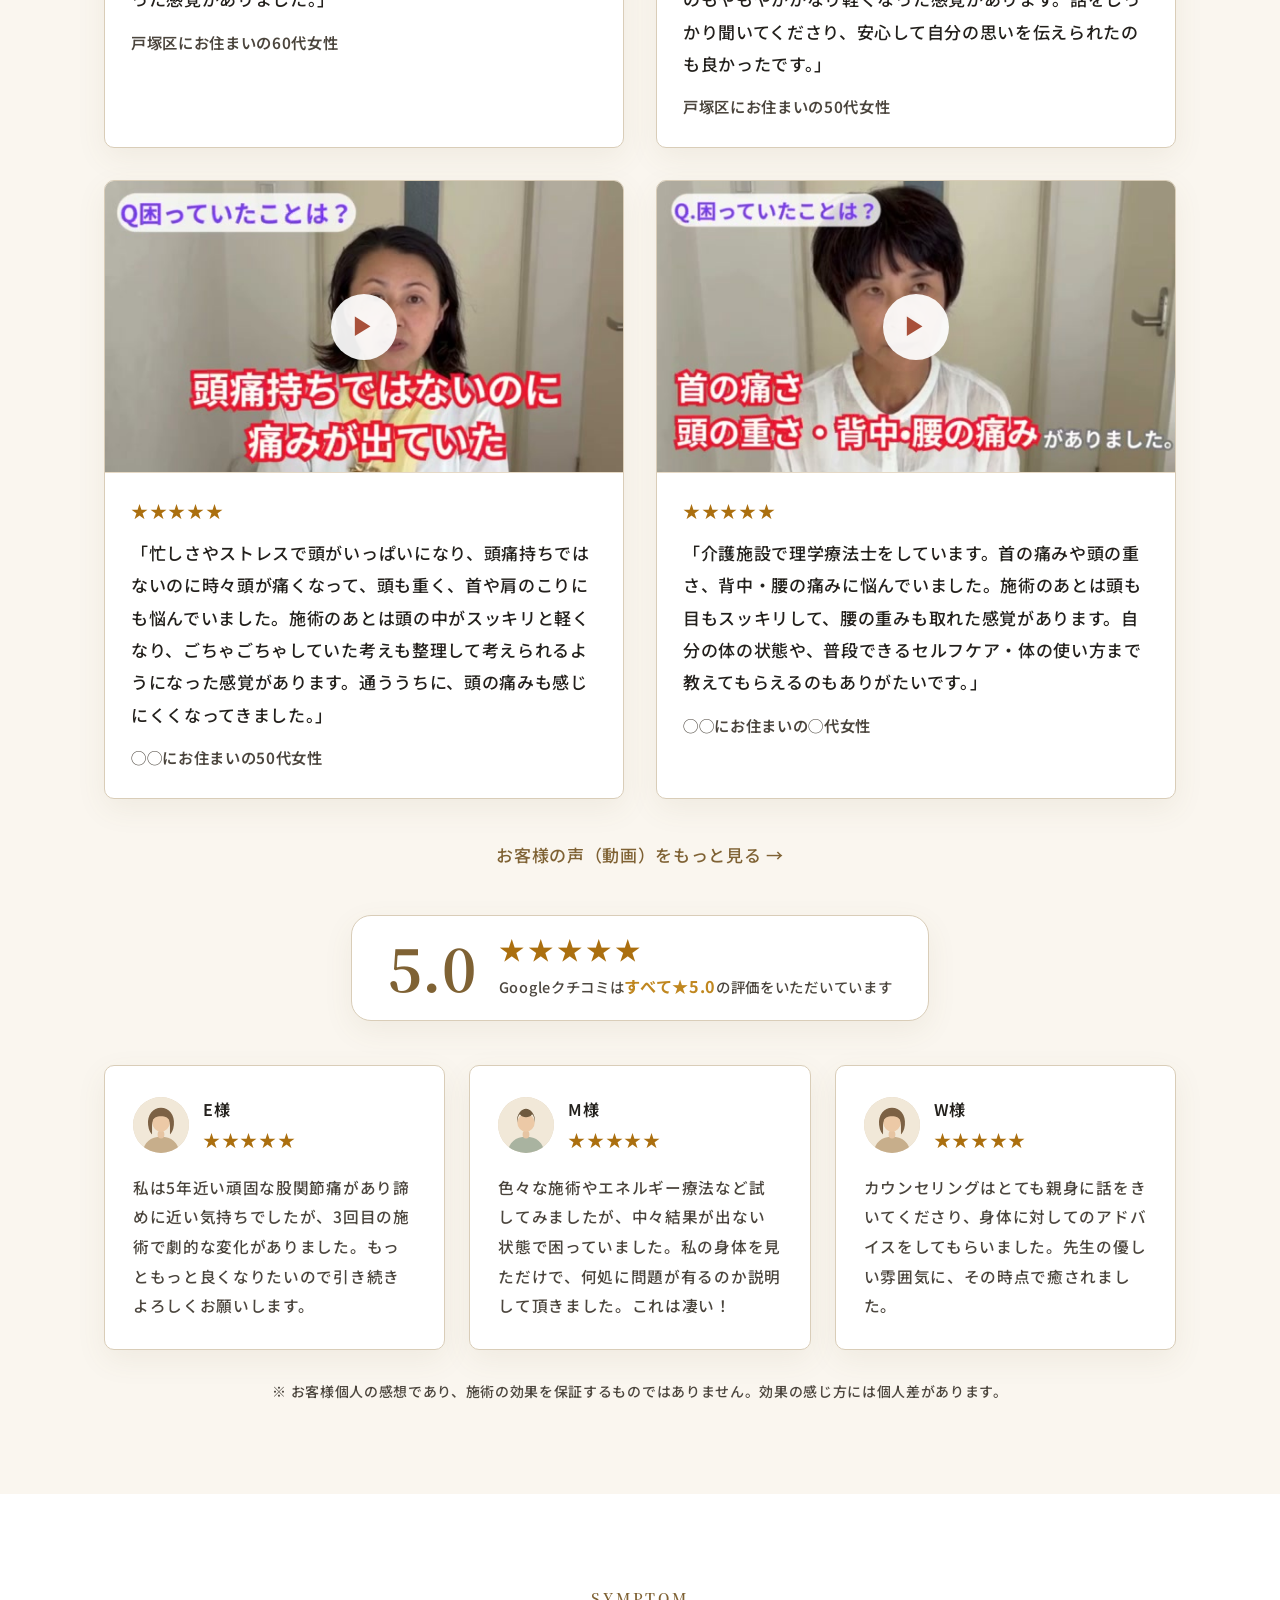
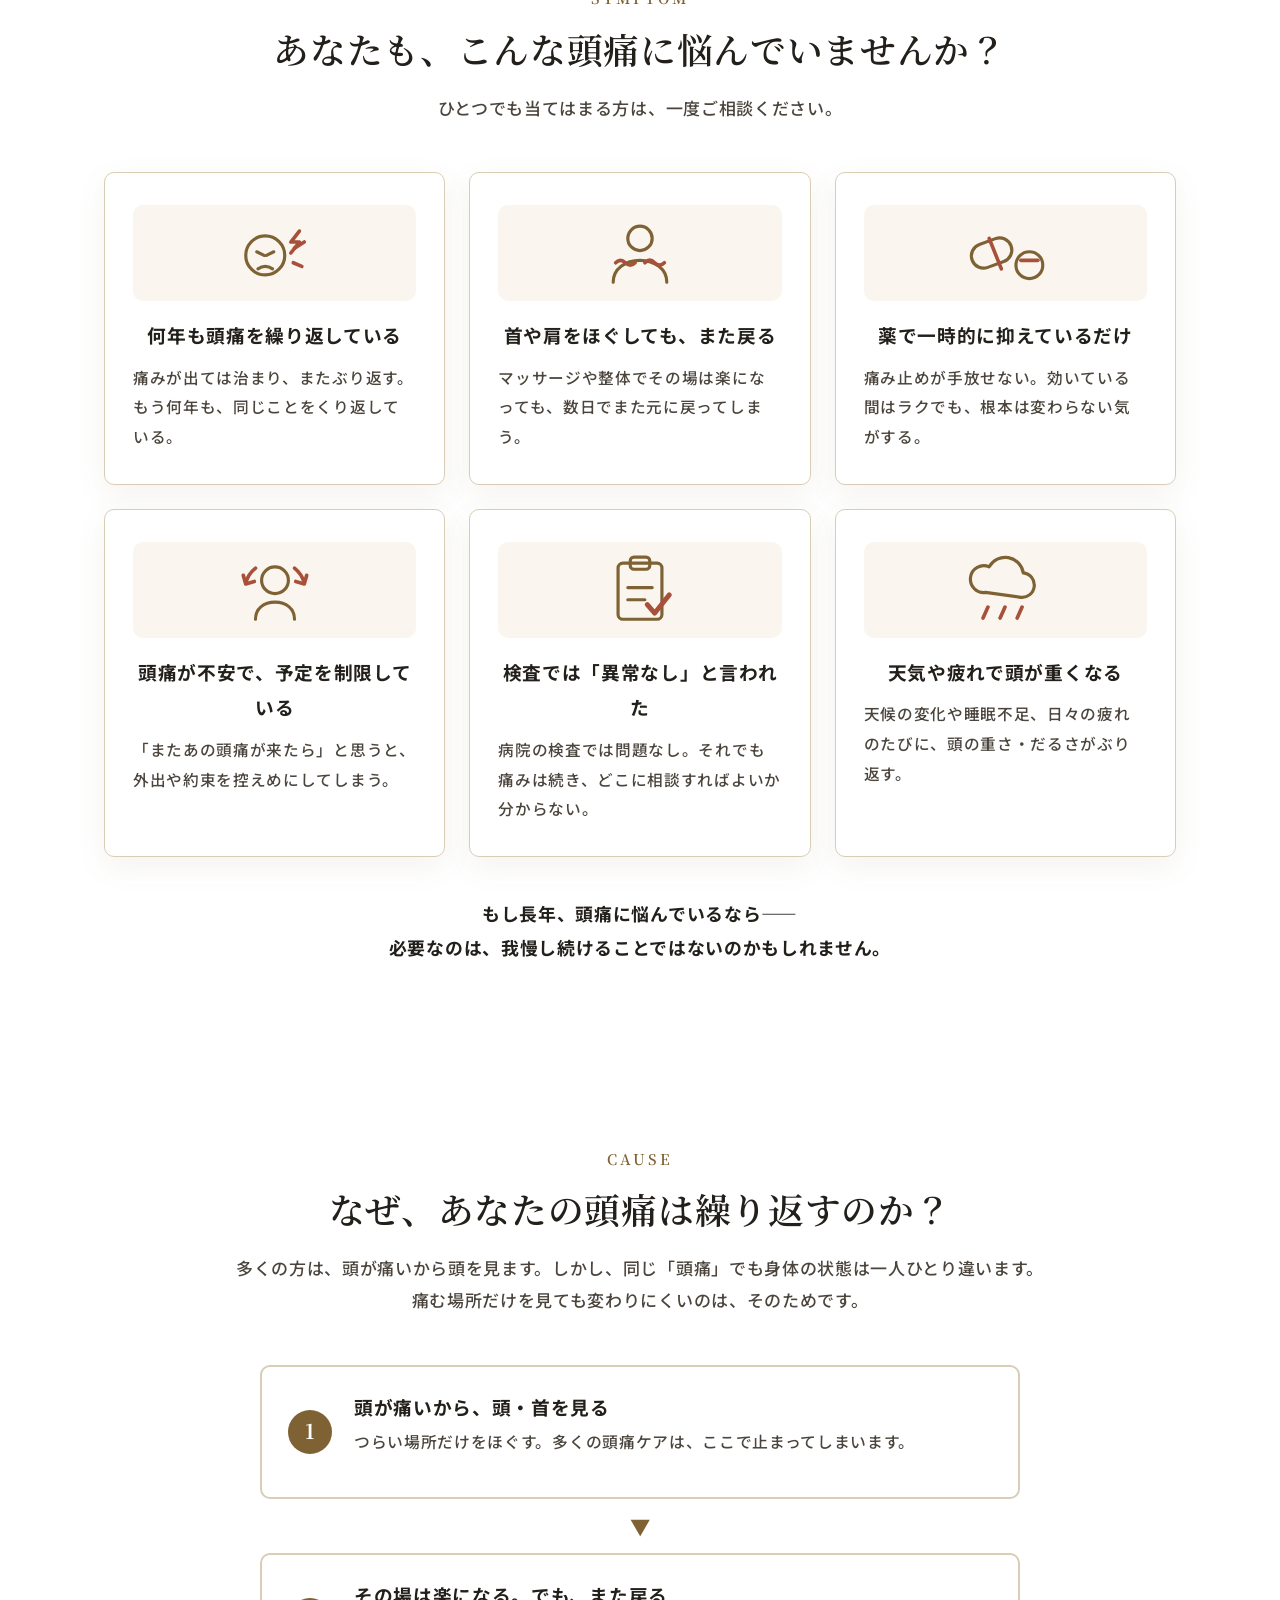
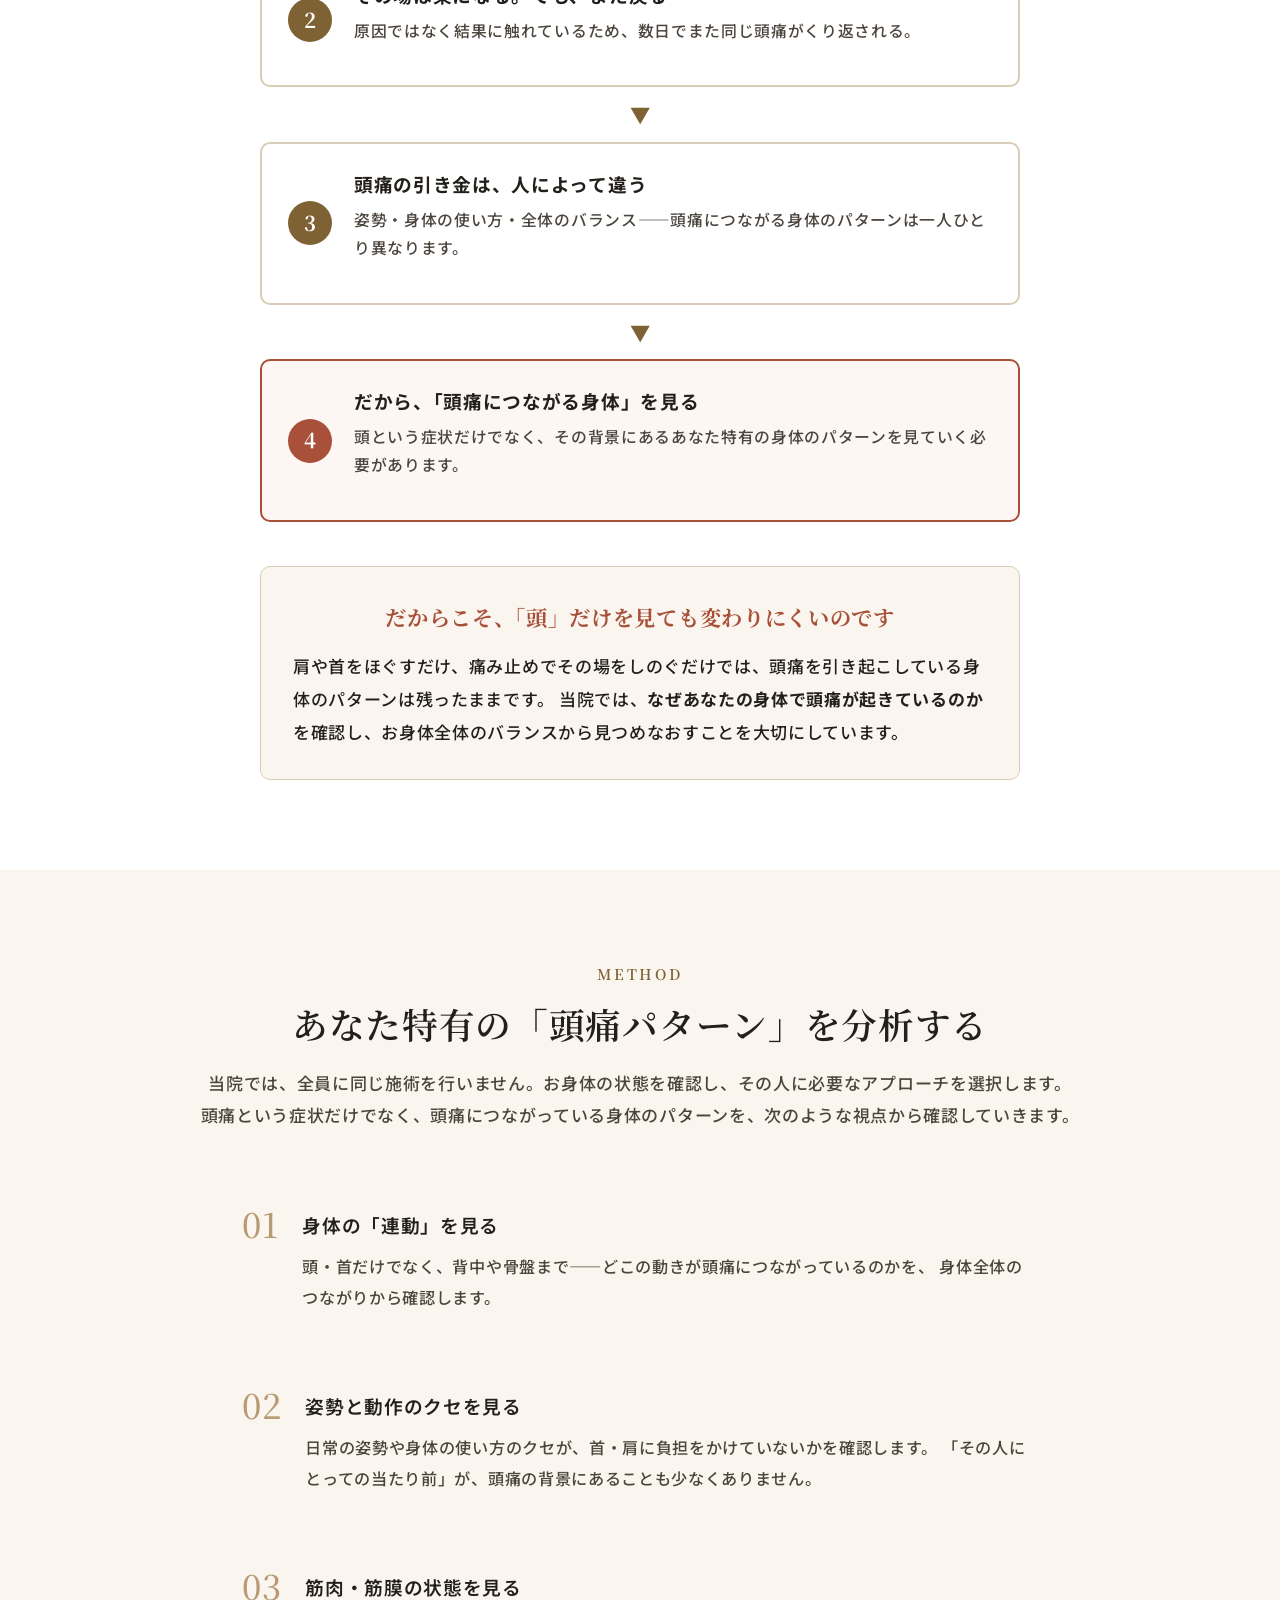
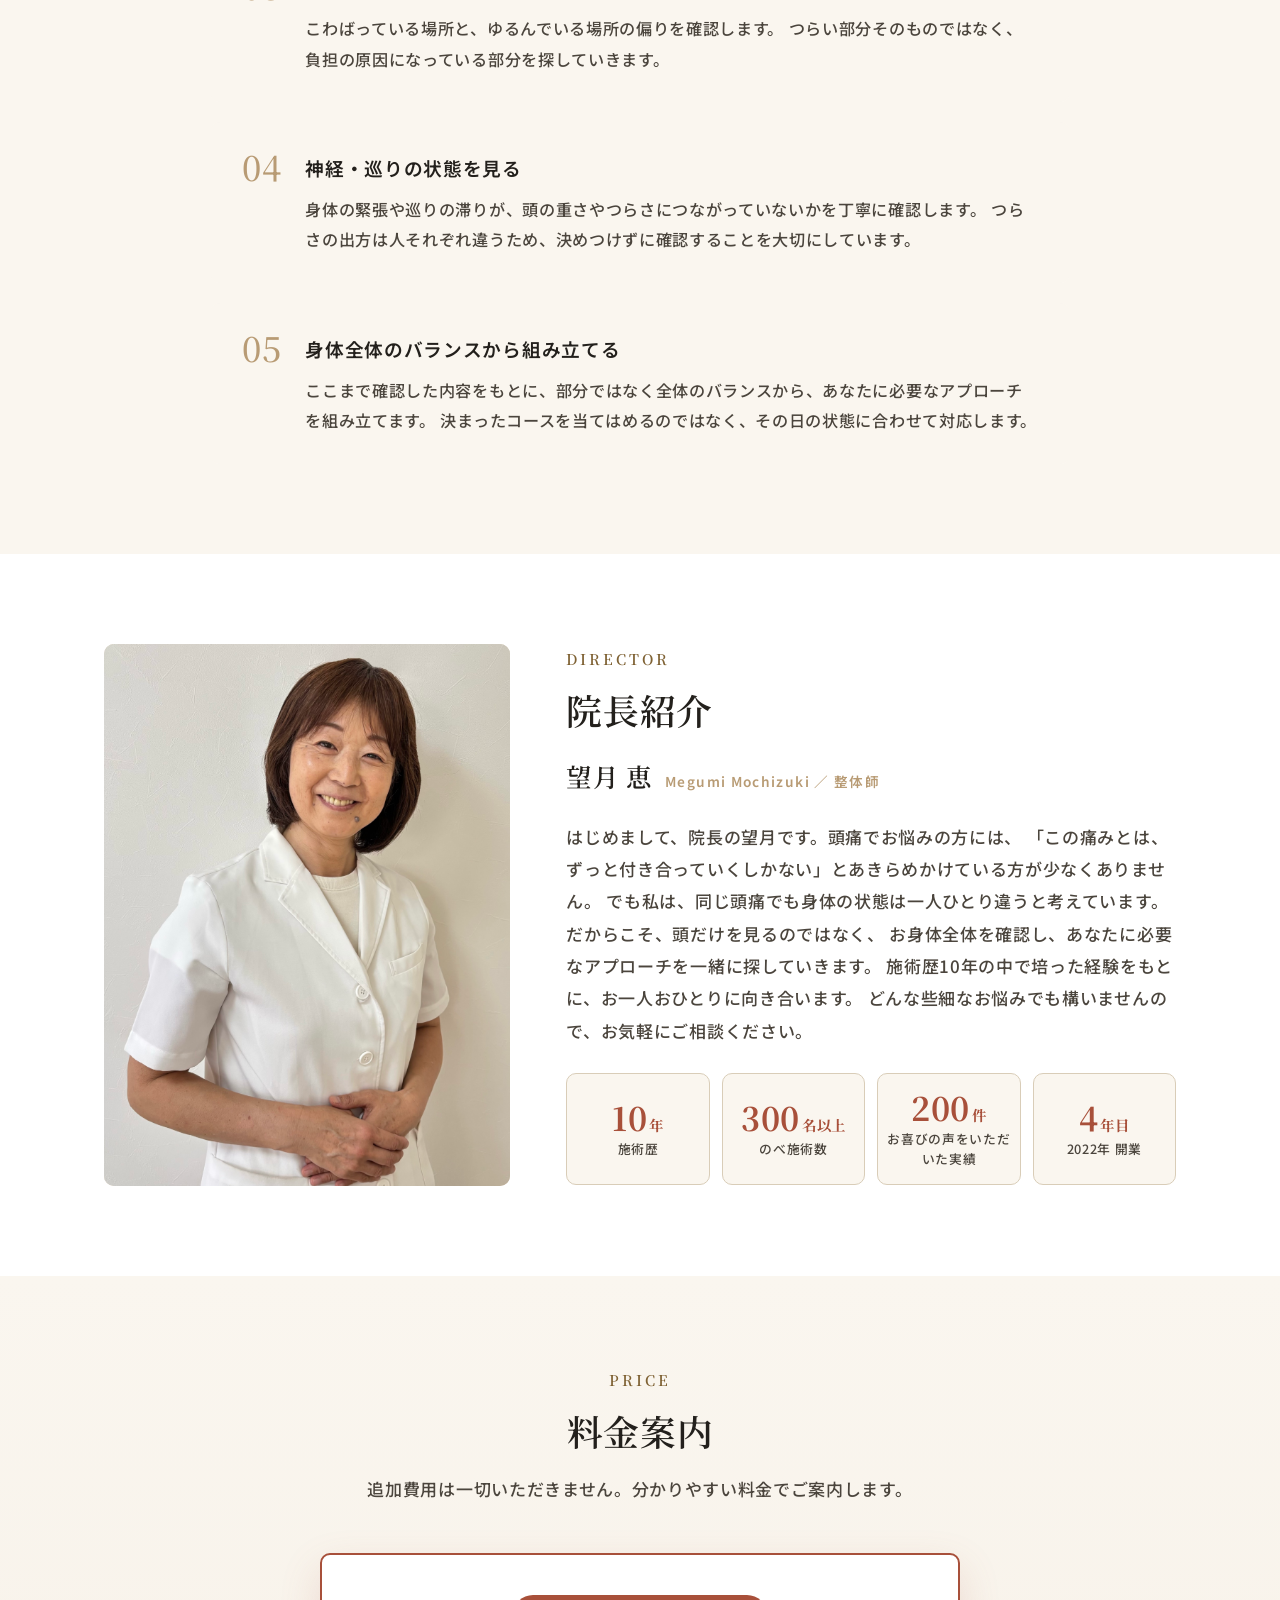
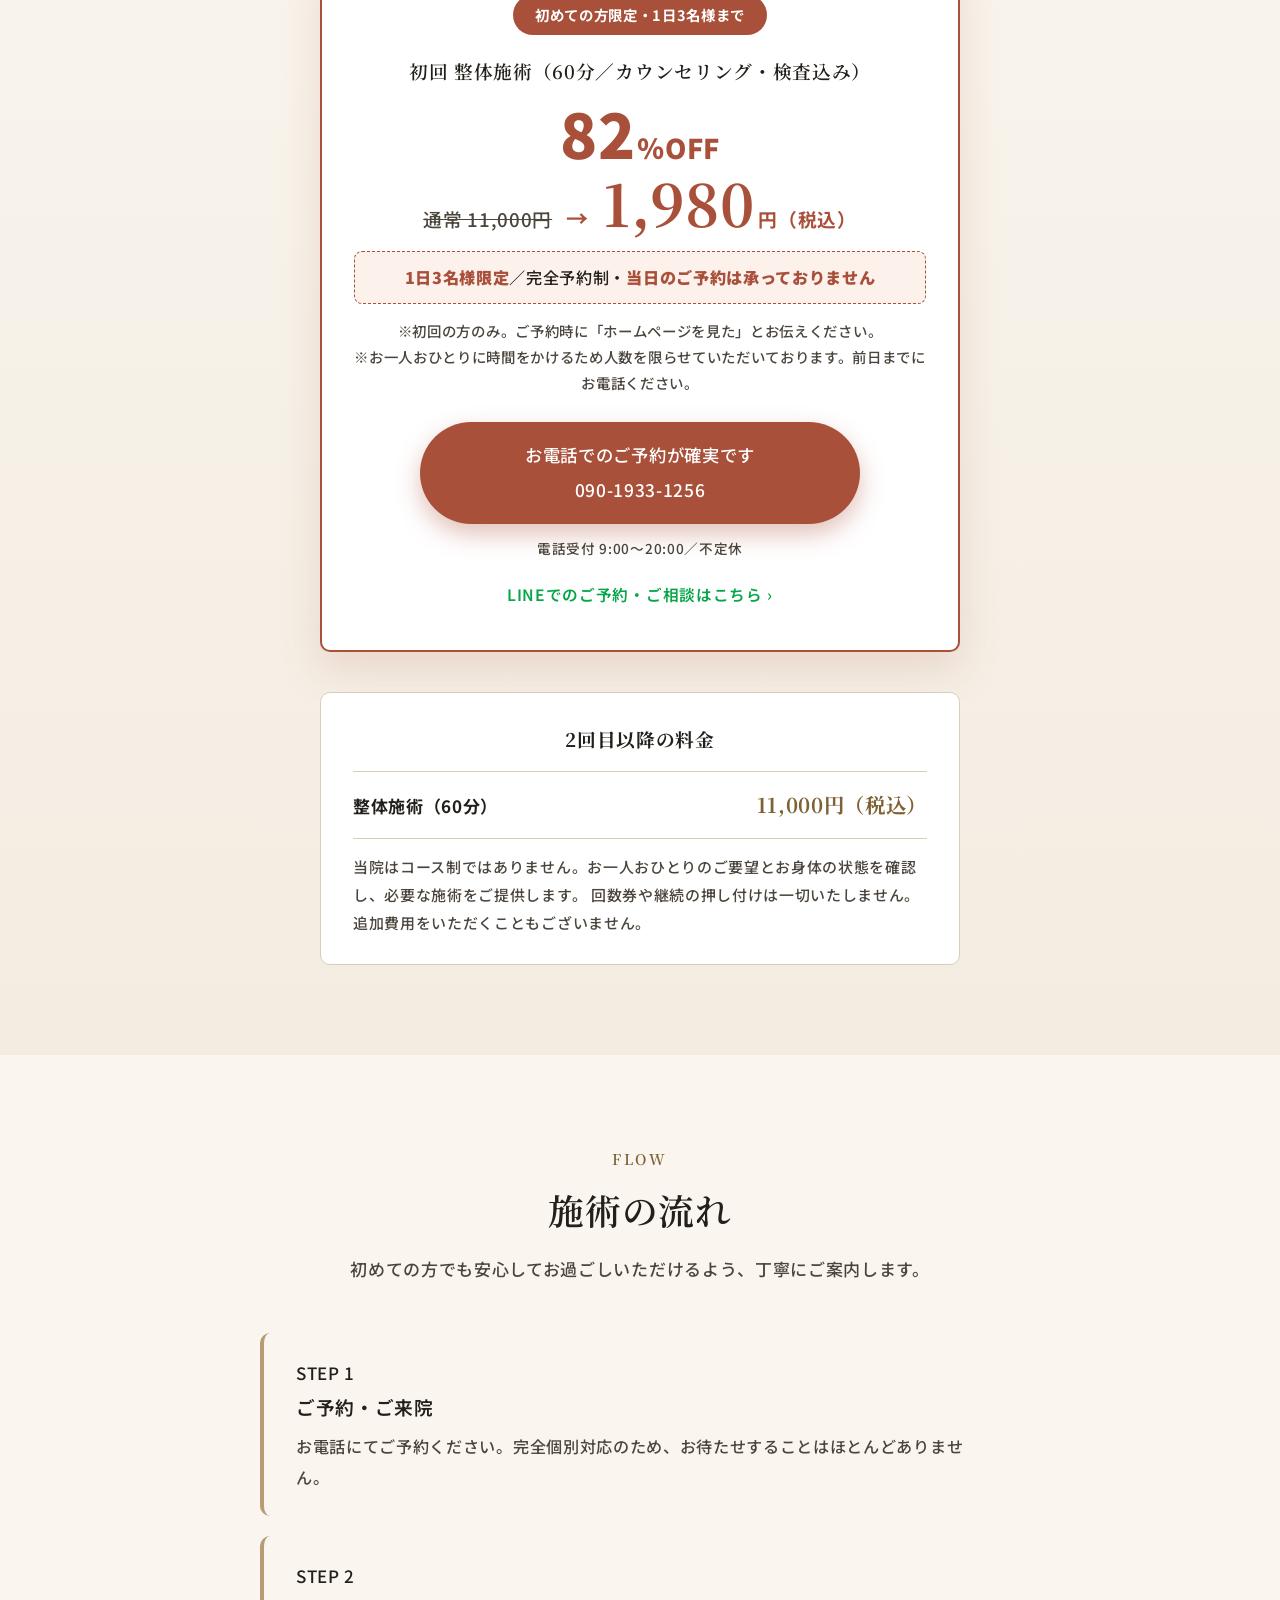
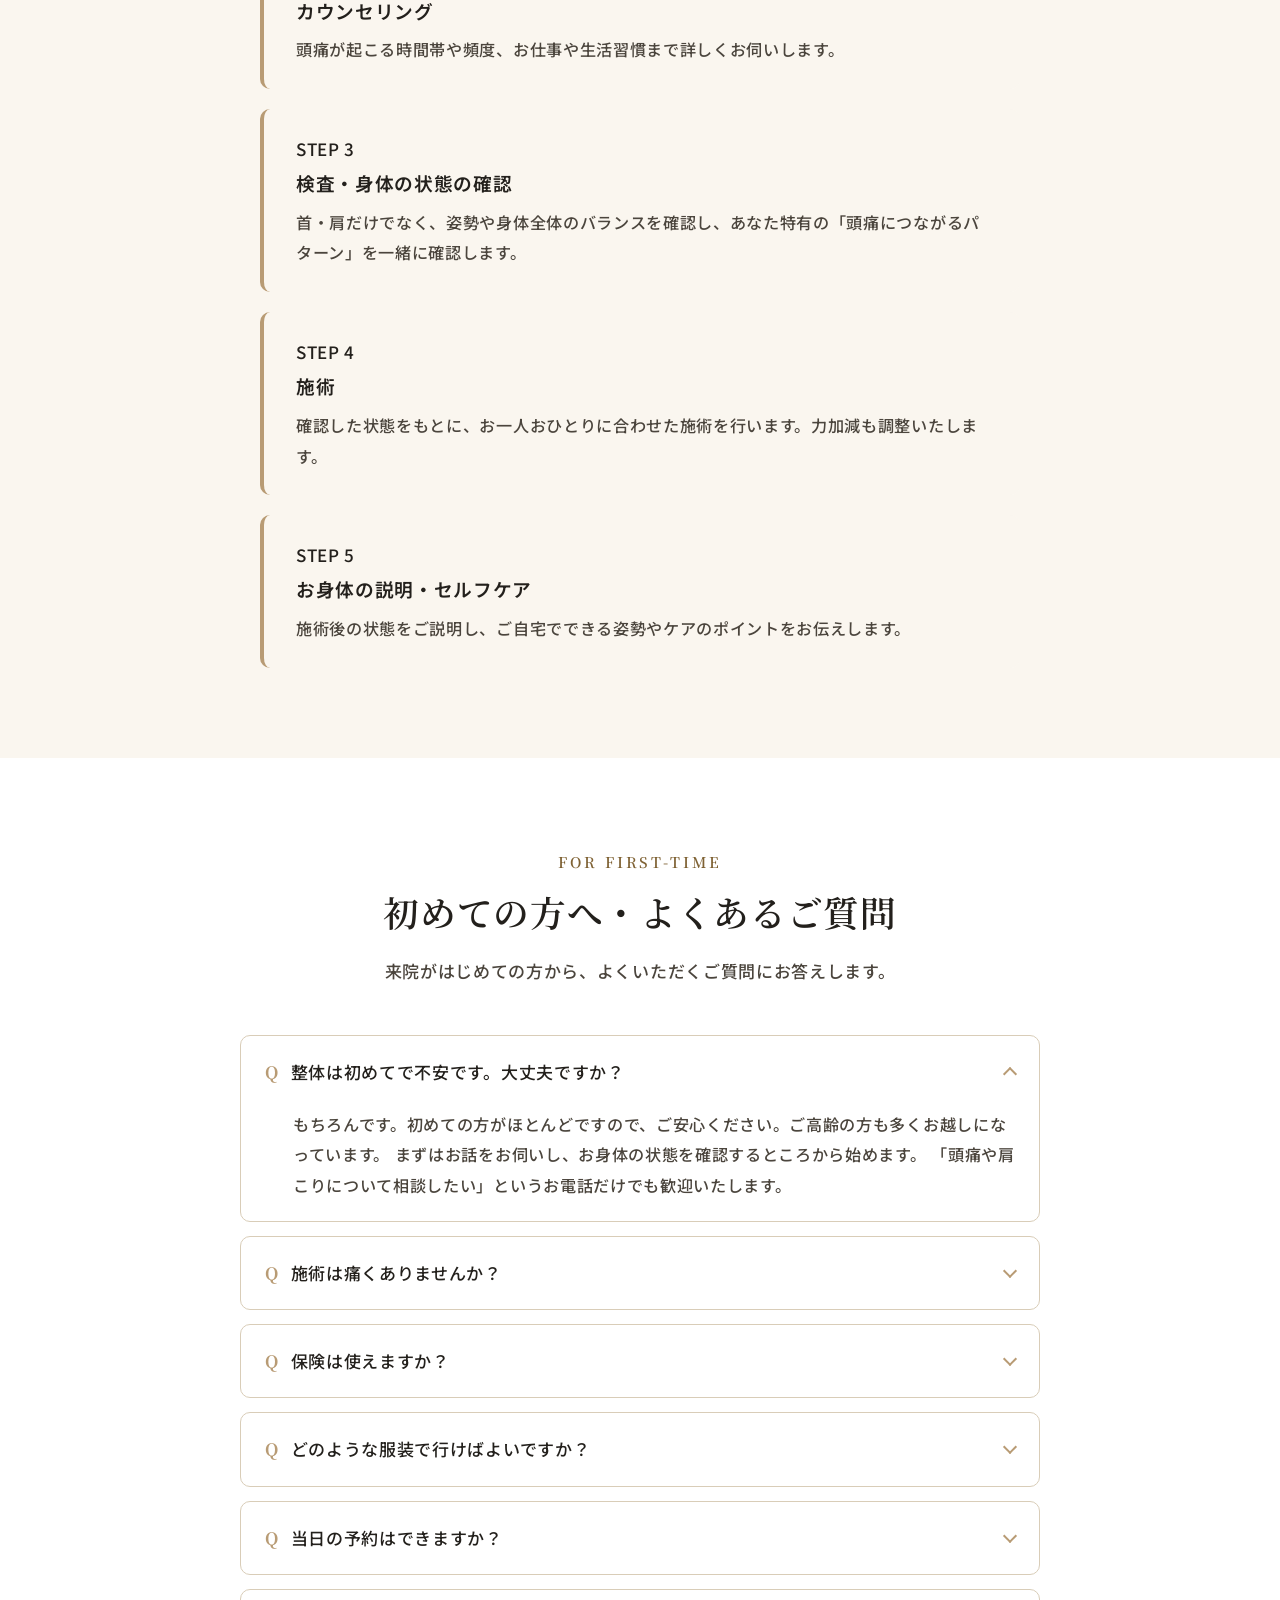
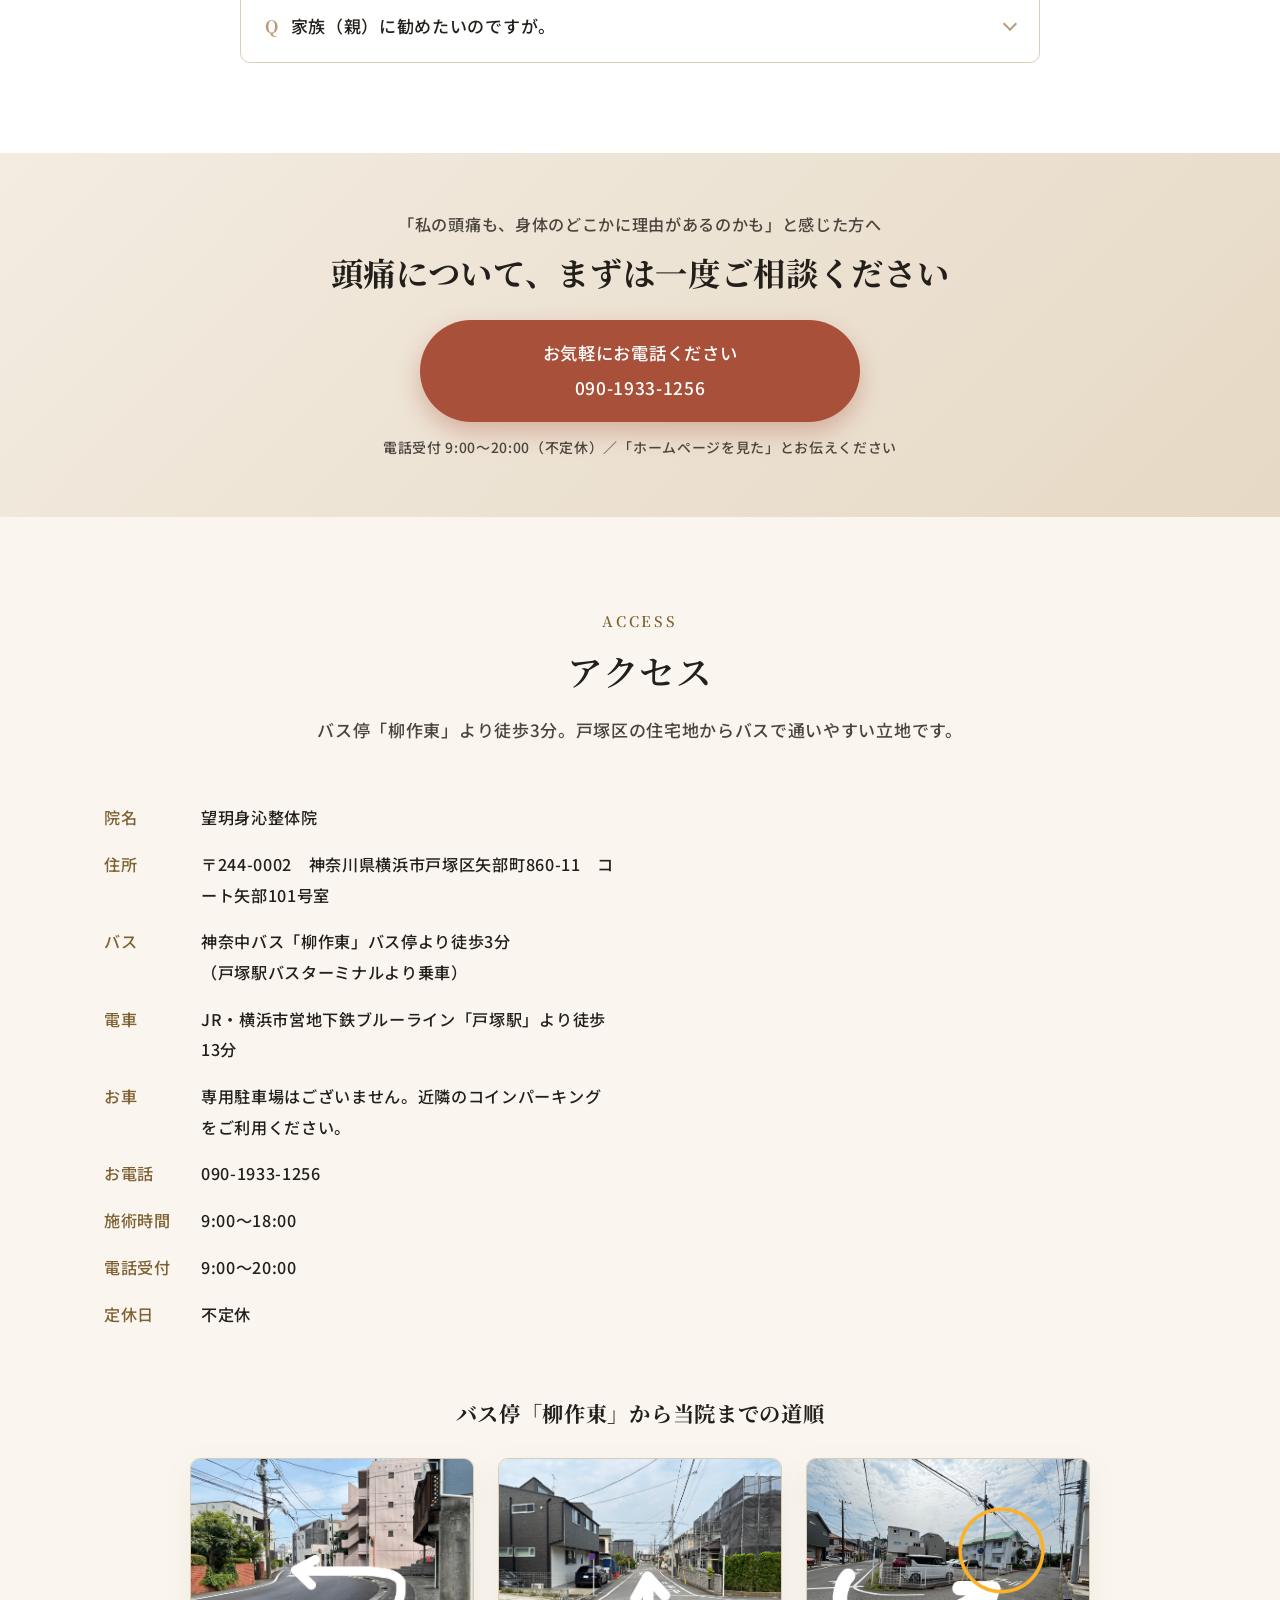
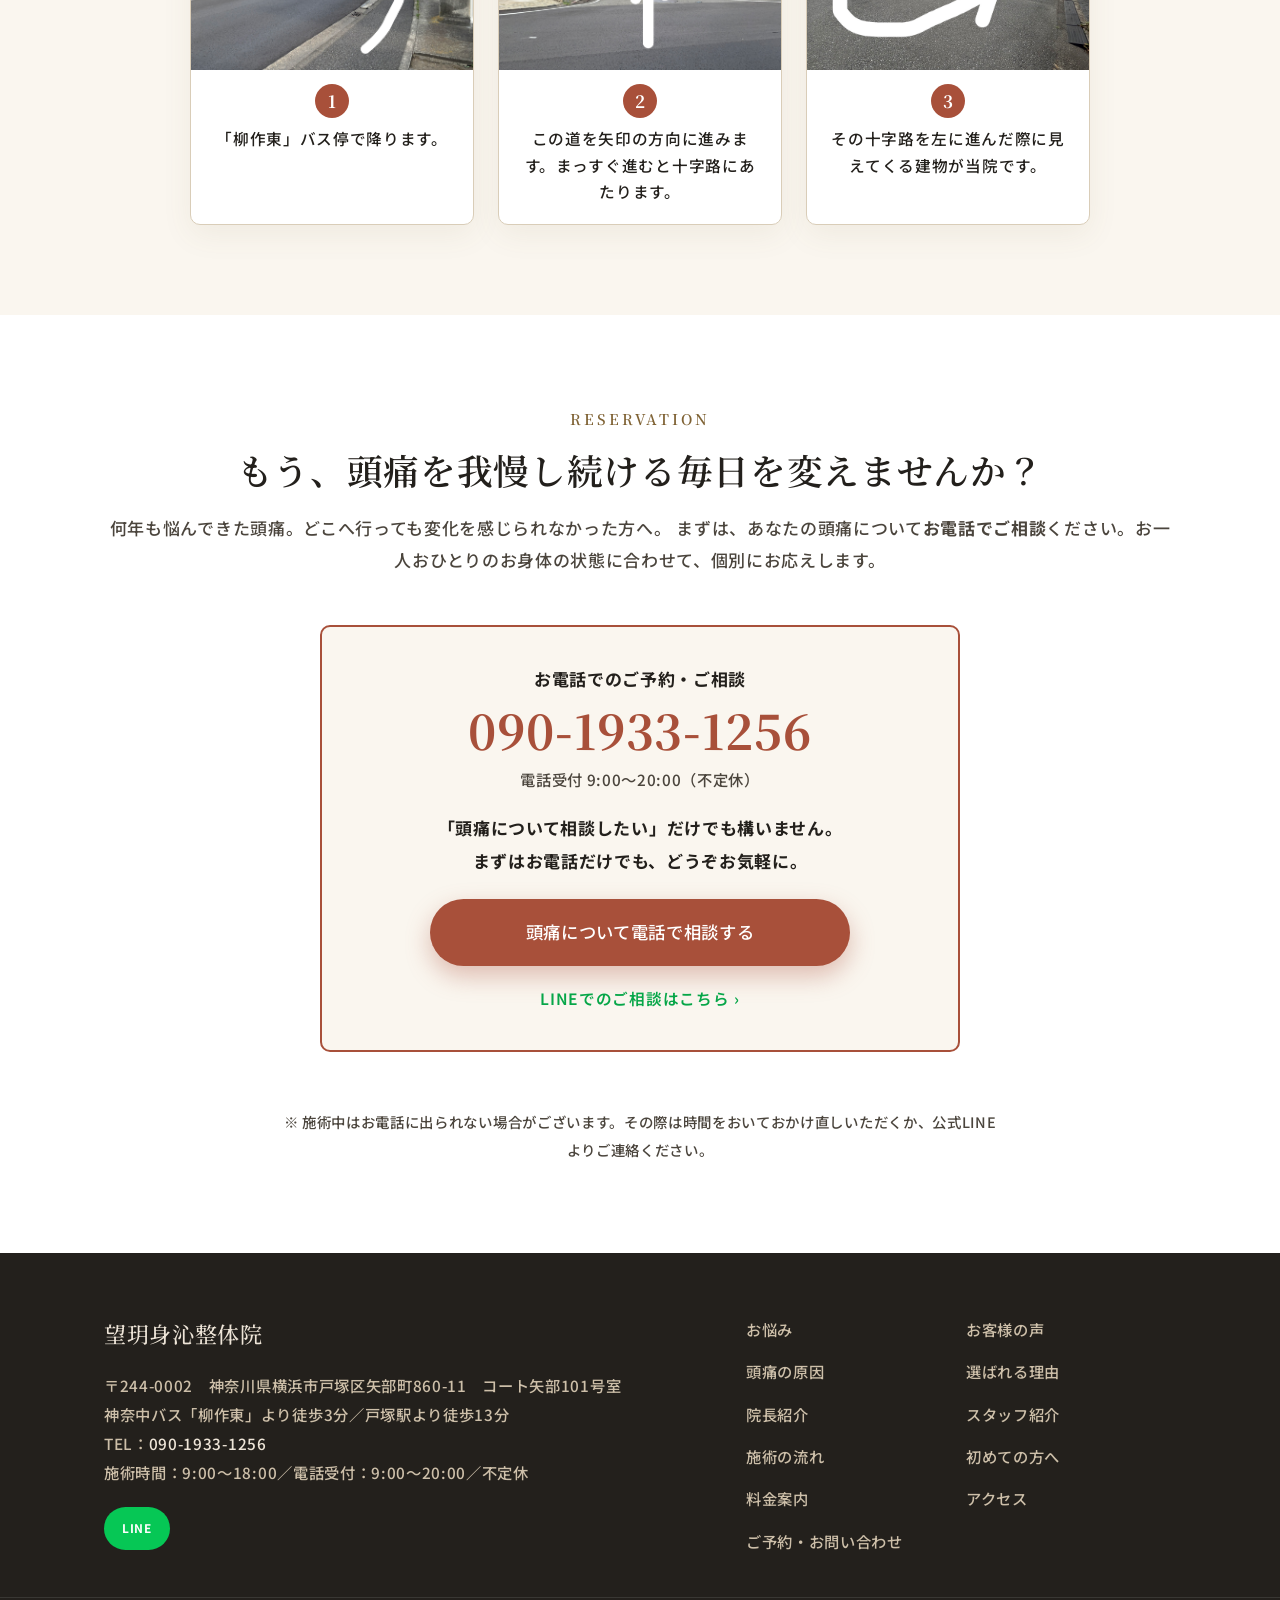
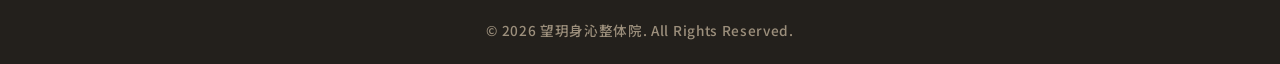
==== commit bdae8bf1: "お客様の声に動画を追加（トップ3・4本目、voice一覧に5本目） - トップ #voice に voice3（頭のもやもや/50代）・voice4（理学療法士/腰・首）を追加 - voice.htm" ====
--- a/index.html
+++ b/index.html
@@ -1,6 +1,15 @@
 <!DOCTYPE html>
 <html lang="ja">
 <head>
+<!-- Google tag (gtag.js) -->
+<script async src="https://www.googletagmanager.com/gtag/js?id=G-WT80Y8KN9Y"></script>
+<script>
+  window.dataLayer = window.dataLayer || [];
+  function gtag(){dataLayer.push(arguments);}
+  gtag('js', new Date());
+
+  gtag('config', 'G-WT80Y8KN9Y');
+</script>
 <meta charset="UTF-8">
 <meta name="viewport" content="width=device-width, initial-scale=1.0">
 <link rel="canonical" href="https://mochizukishinshin.github.io/mochizukishinshin/">
@@ -263,11 +272,6 @@
           </div>
         </article>
 
-        <!-- ▼ 動画をさらに追加する枠（このセクションは最大4本まで）。
-             動画が用意できたら、この下のコメント（<!== と ==> で囲まれた部分）を外して使ってください。
-             images/ に動画（例 voice3.mp4）とポスター画像（例 poster3.jpg）を置き、
-             src / poster / コメント文 / 年代・エリア を差し替えます。5本目以降は voice.html に追加してください。
-
         <article class="vv-card">
           <div class="vv-card__video">
             <video src="images/voice3.mp4" poster="images/poster3.jpg" playsinline preload="metadata" aria-label="お客様インタビュー動画"></video>
@@ -275,8 +279,10 @@
           </div>
           <div class="vv-card__body">
             <p class="vv-card__stars" aria-label="評価5段階中5">★★★★★</p>
-            <p class="vv-card__comment">「（お客様のコメントをここに）」</p>
-            <p class="vv-card__name">◯◯にお住まいの◯代女性</p>
+            <p class="vv-card__comment">
+              「忙しさやストレスで頭がいっぱいになり、頭痛持ちではないのに時々頭が痛くなって、頭も重く、首や肩のこりにも悩んでいました。施術のあとは頭の中がスッキリと軽くなり、ごちゃごちゃしていた考えも整理して考えられるようになった感覚があります。通ううちに、頭の痛みも感じにくくなってきました。」
+            </p>
+            <p class="vv-card__name">◯◯にお住まいの50代女性</p>
           </div>
         </article>
 
@@ -287,11 +293,12 @@
           </div>
           <div class="vv-card__body">
             <p class="vv-card__stars" aria-label="評価5段階中5">★★★★★</p>
-            <p class="vv-card__comment">「（お客様のコメントをここに）」</p>
+            <p class="vv-card__comment">
+              「介護施設で理学療法士をしています。首の痛みや頭の重さ、背中・腰の痛みに悩んでいました。施術のあとは頭も目もスッキリして、腰の重みも取れた感覚があります。自分の体の状態や、普段できるセルフケア・体の使い方まで教えてもらえるのもありがたいです。」
+            </p>
             <p class="vv-card__name">◯◯にお住まいの◯代女性</p>
           </div>
         </article>
-        ▲ ここまでが追加枠のテンプレートです -->
       </div>
 
       <!-- お客様の声（動画）をもっと見るための別ページへのリンク -->
--- a/css/style.css
+++ b/css/style.css
@@ -1746,9 +1746,14 @@
   .promo__caption-role { font-size: 0.72rem; }
 
   /* ファーストビュー（スマホ） */
-  .fv__photo { top: 56px; right: 18px; max-width: 170px; height: 118px; }
+  .fv__photo { top: 56px; left: 176px; right: 16px; width: auto; max-width: 200px; height: 222px; }
+  /* 拡大した枠いっぱいに院長を大きく収め直す（頭〜胸元、顔を中央上に） */
+  .fv__photo img { width: 100%; height: 100%; max-width: none; object-fit: cover; object-position: 0% 0%; transform: scale(1.15); transform-origin: 58% 16%; }
   .fv__inner { padding: 20px 18px 36px; }
   .fv__line { font-size: 1.4rem; }
+  /* 「頭痛が、」の下2行は小さめ＋左の細い段で折り返し、右へ写真スペースを大きく空ける */
+  .fv__title .fv__line:nth-child(3),
+  .fv__title .fv__line:nth-child(4) { font-size: 1.0rem; line-height: 1.5; width: 150px; }
   .fv__big { font-size: 3.1rem; }
   .fv__ga { font-size: 1.3rem; }
   .fv__lead { font-size: 0.86rem; line-height: 1.8; }
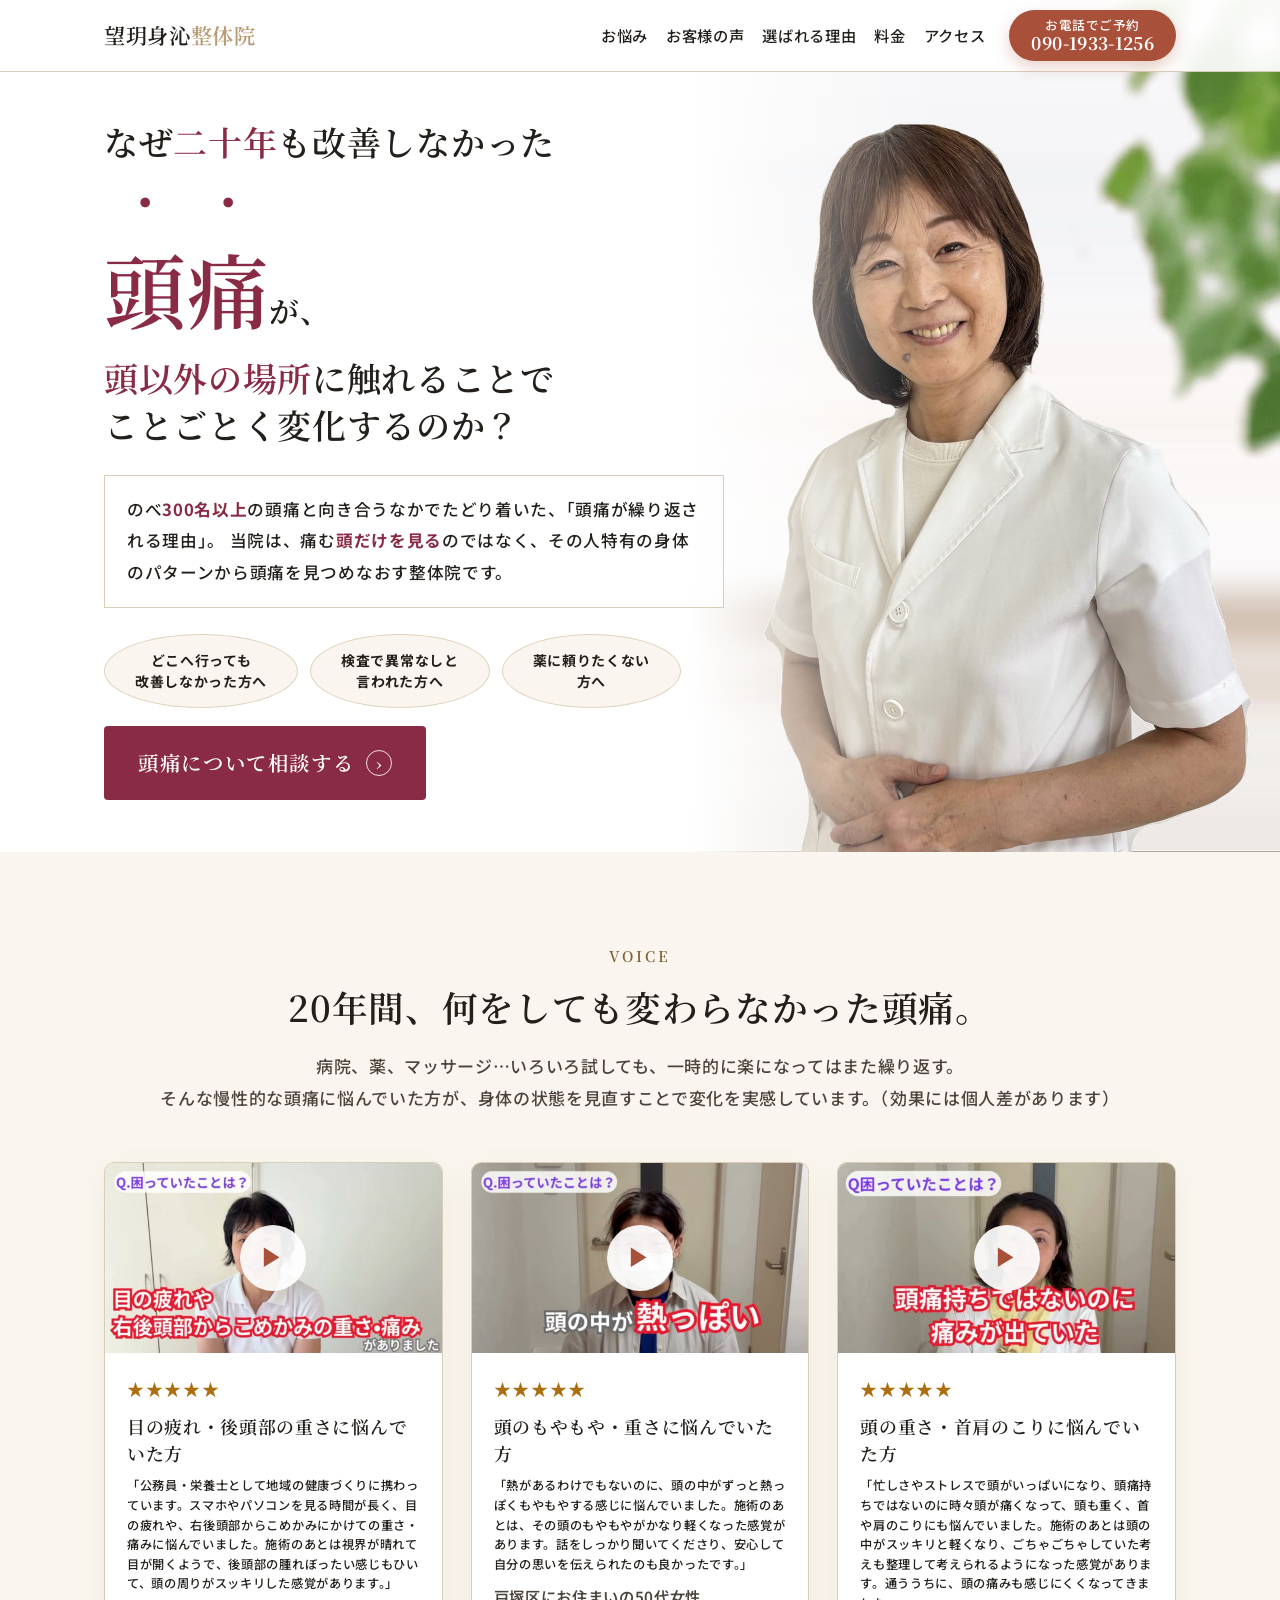
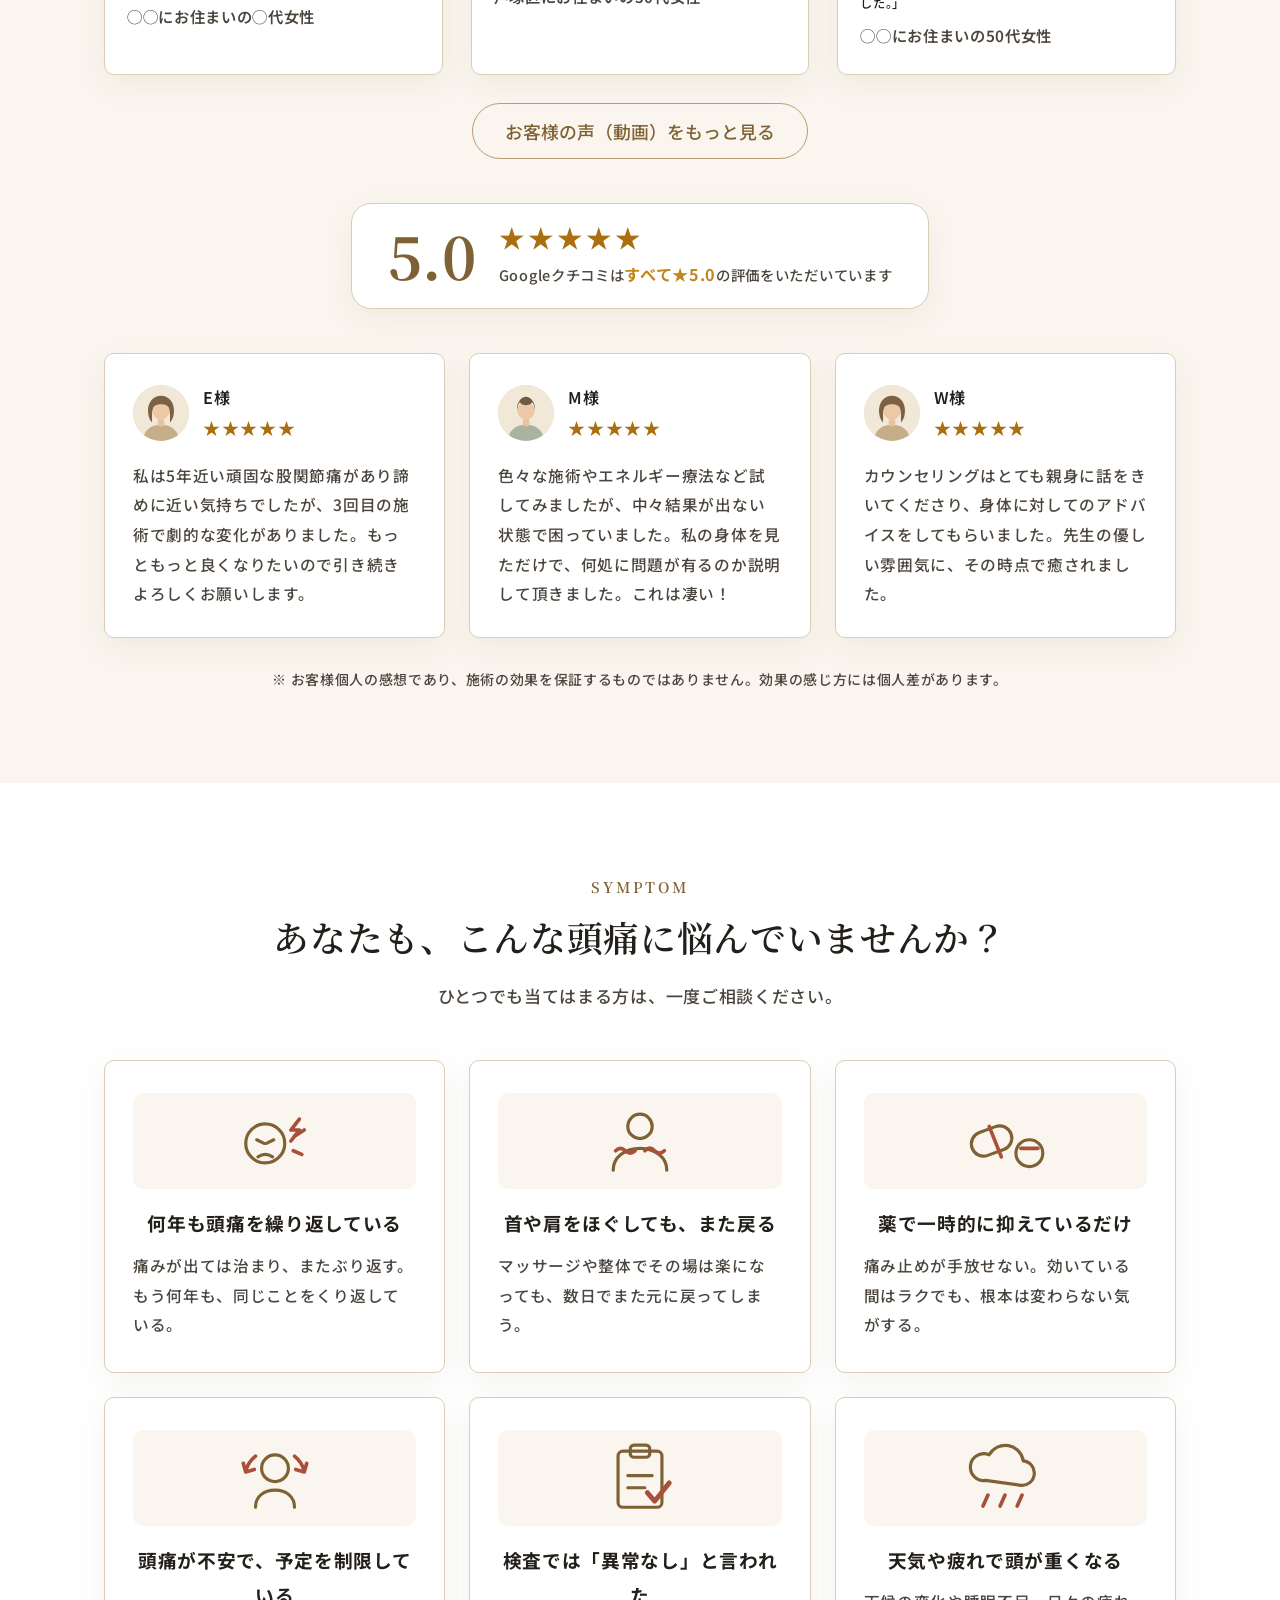
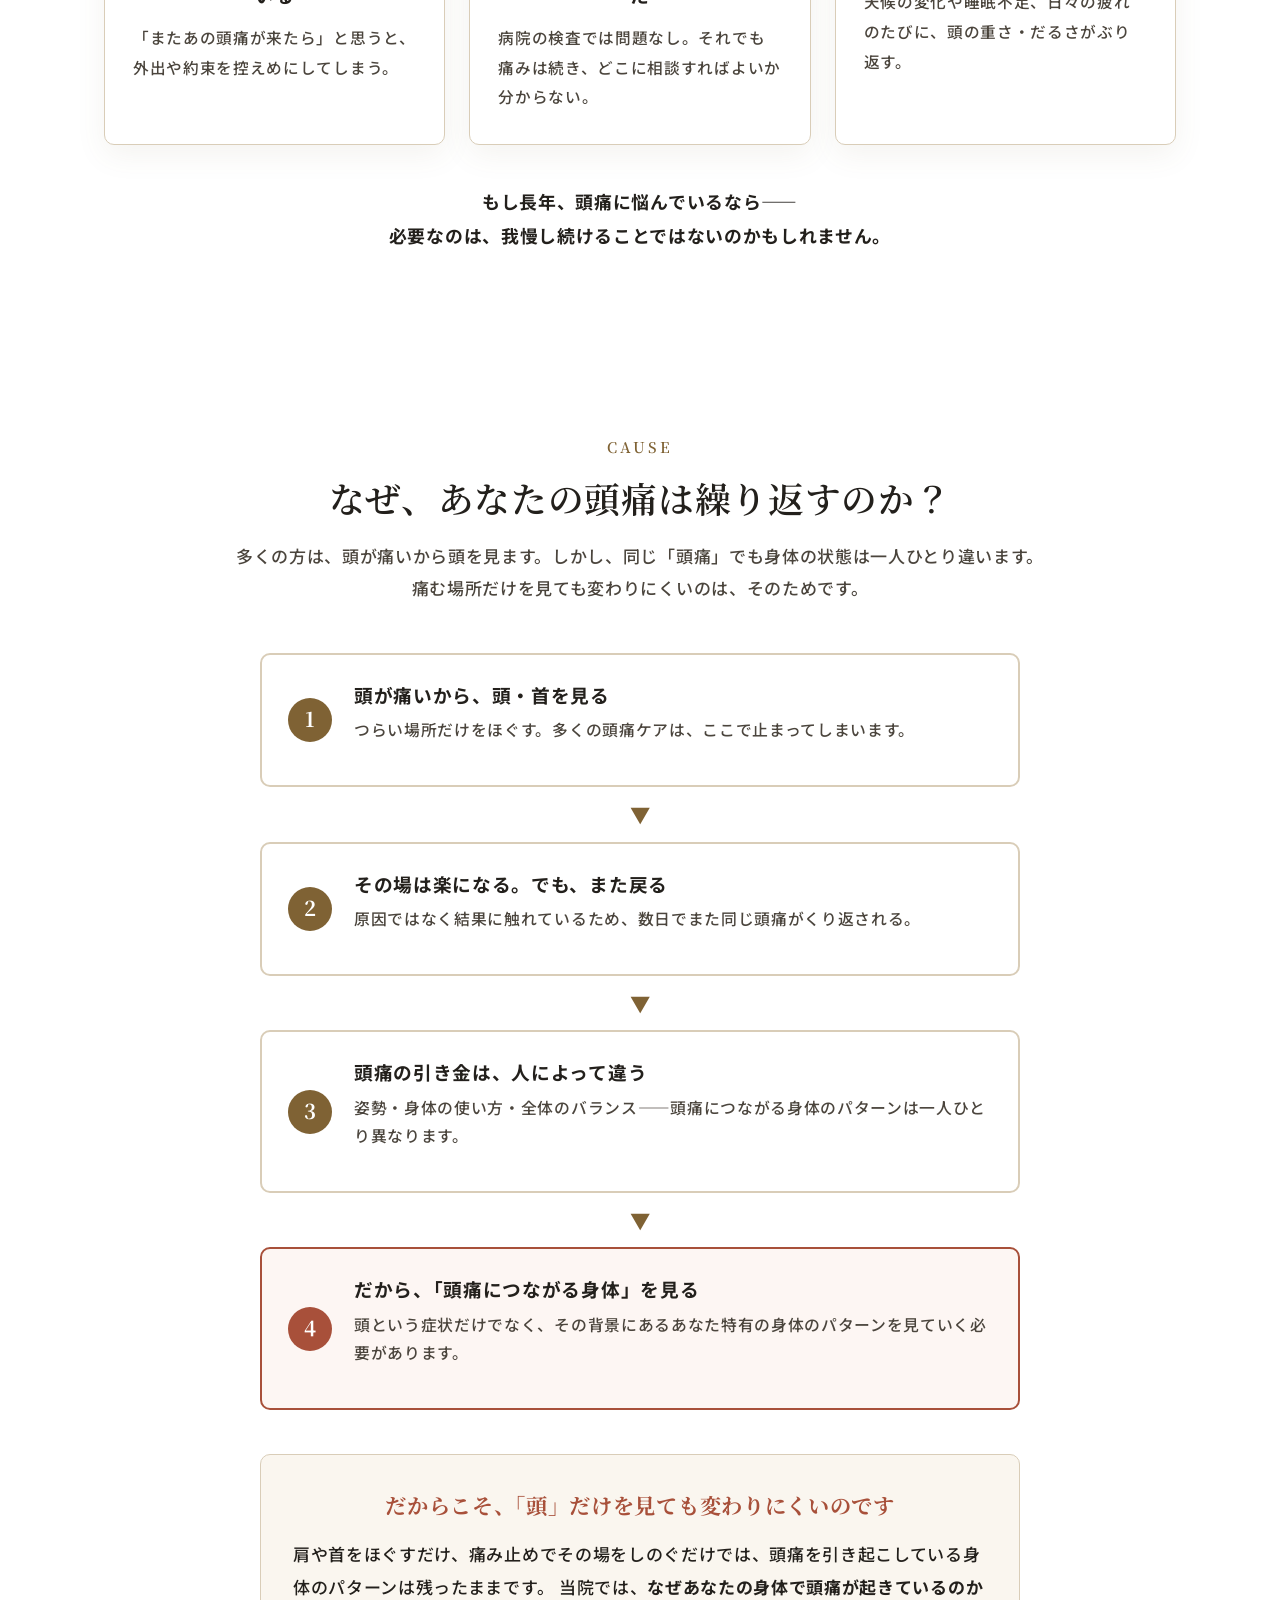
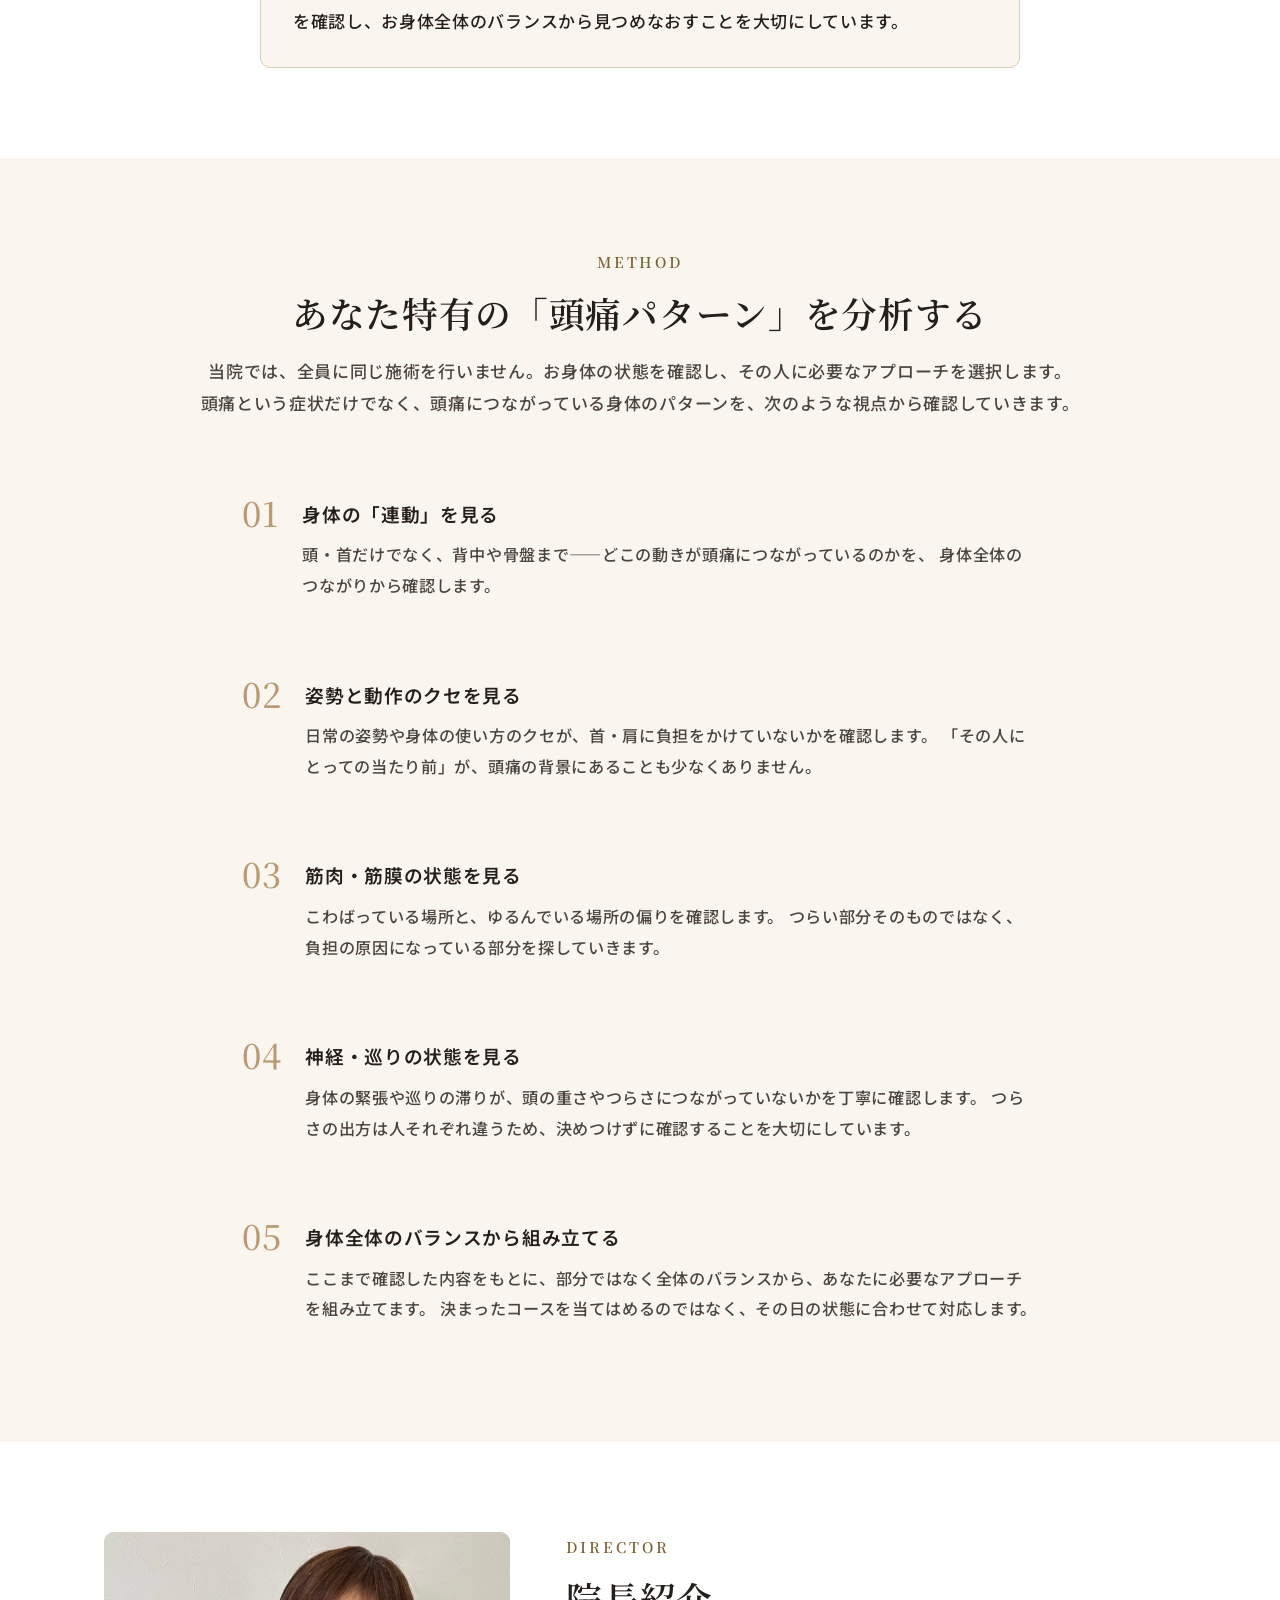
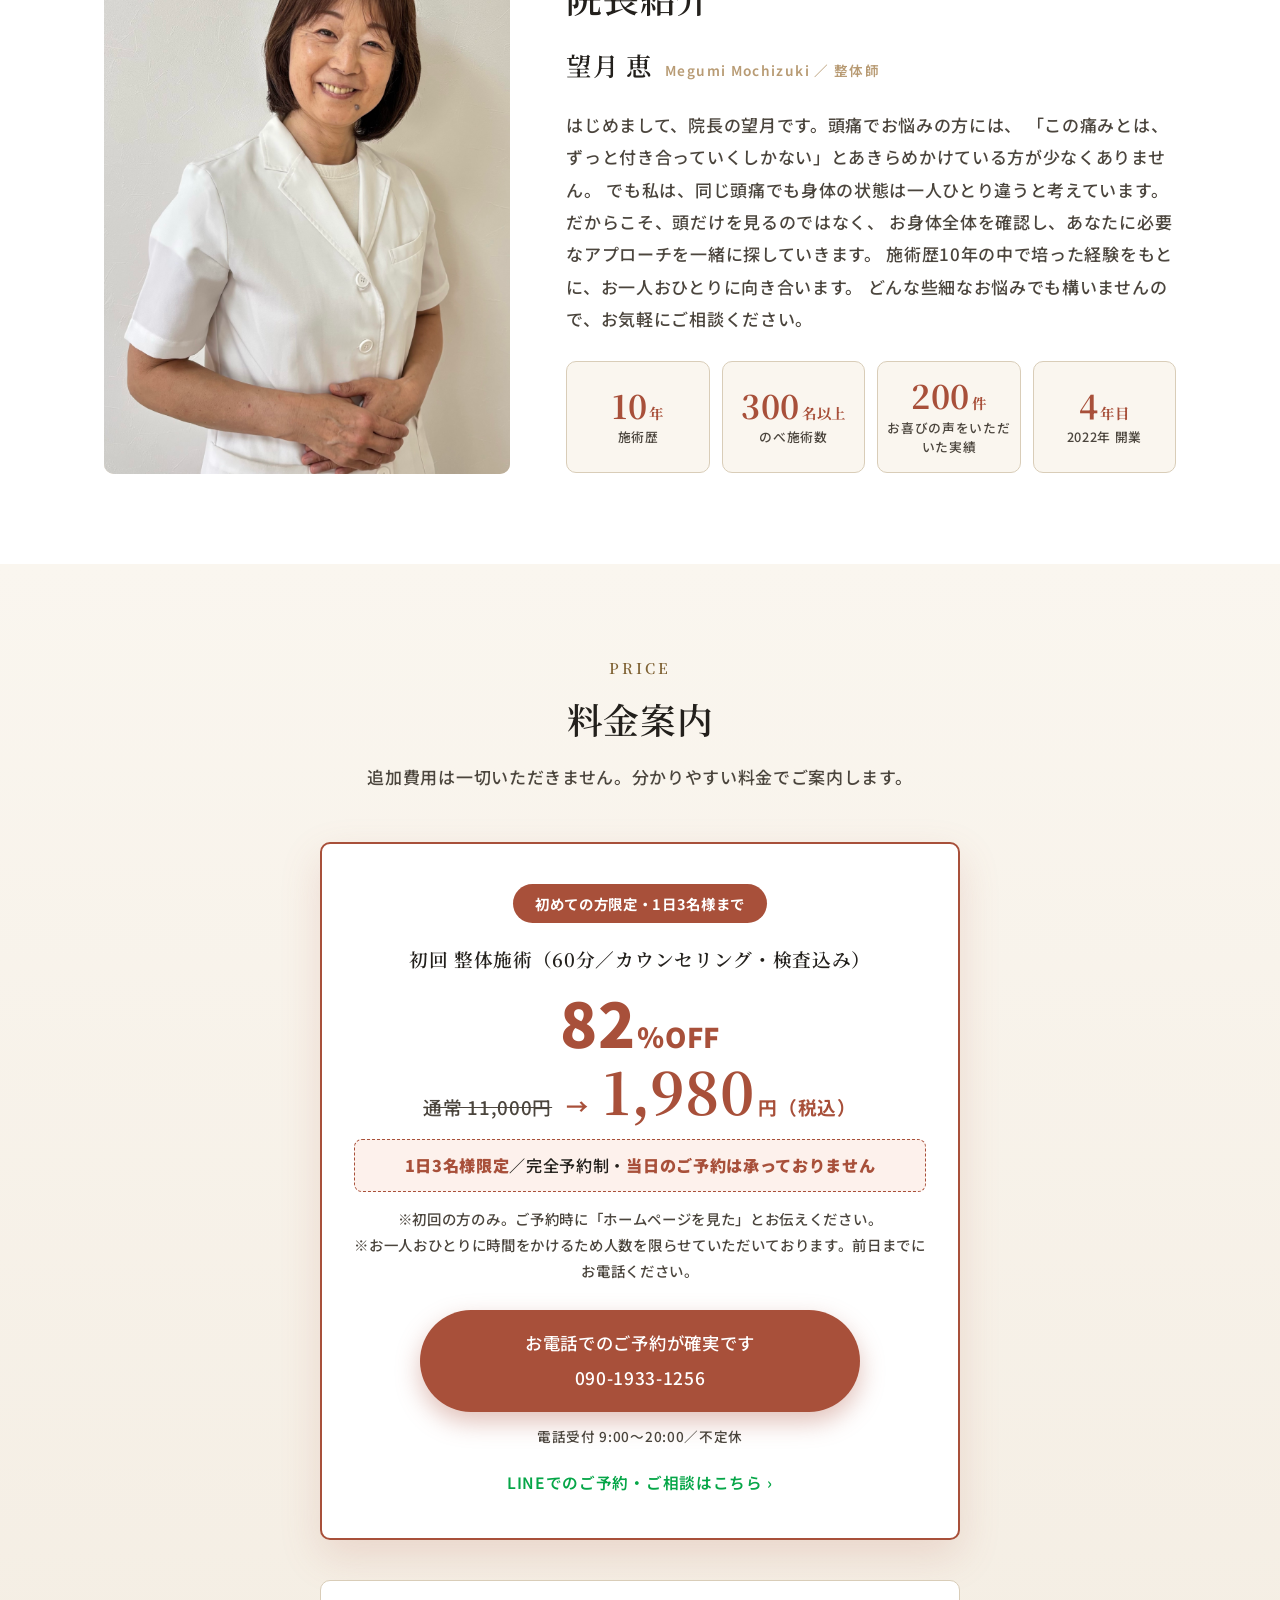
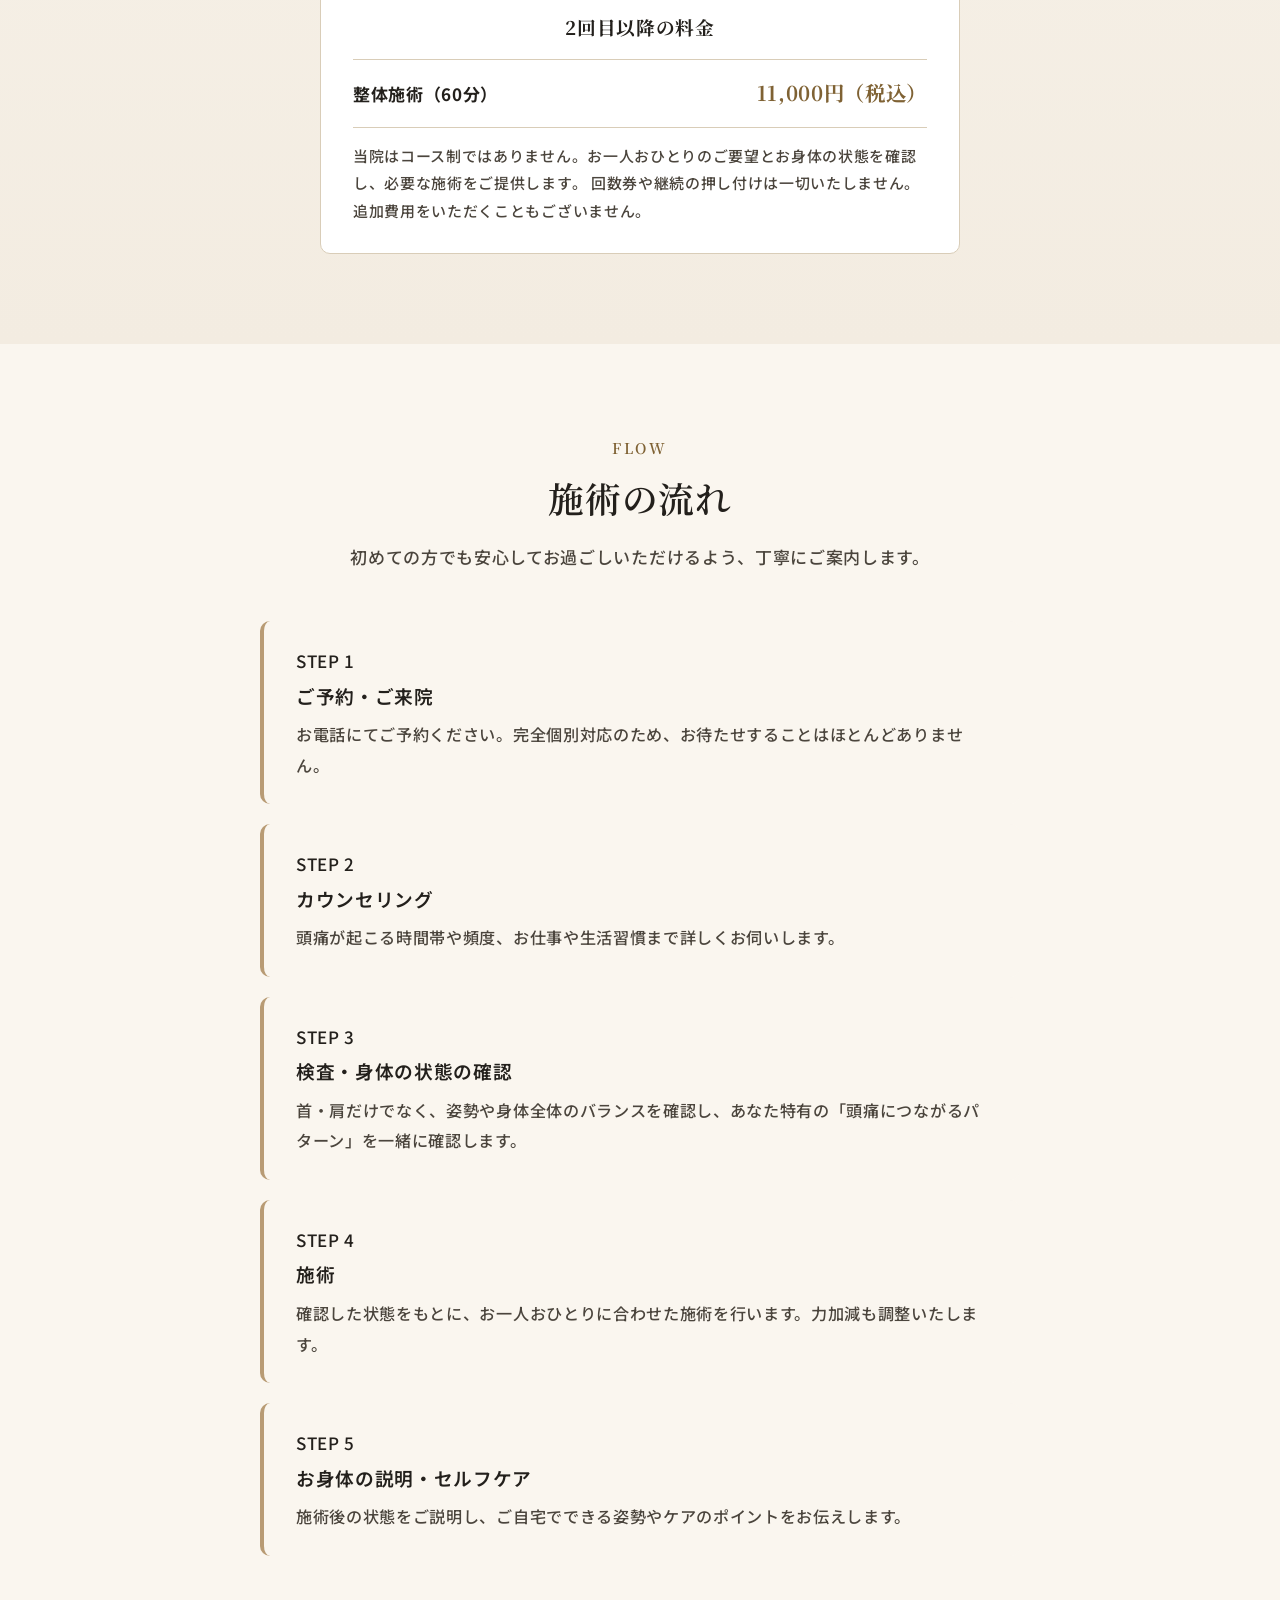
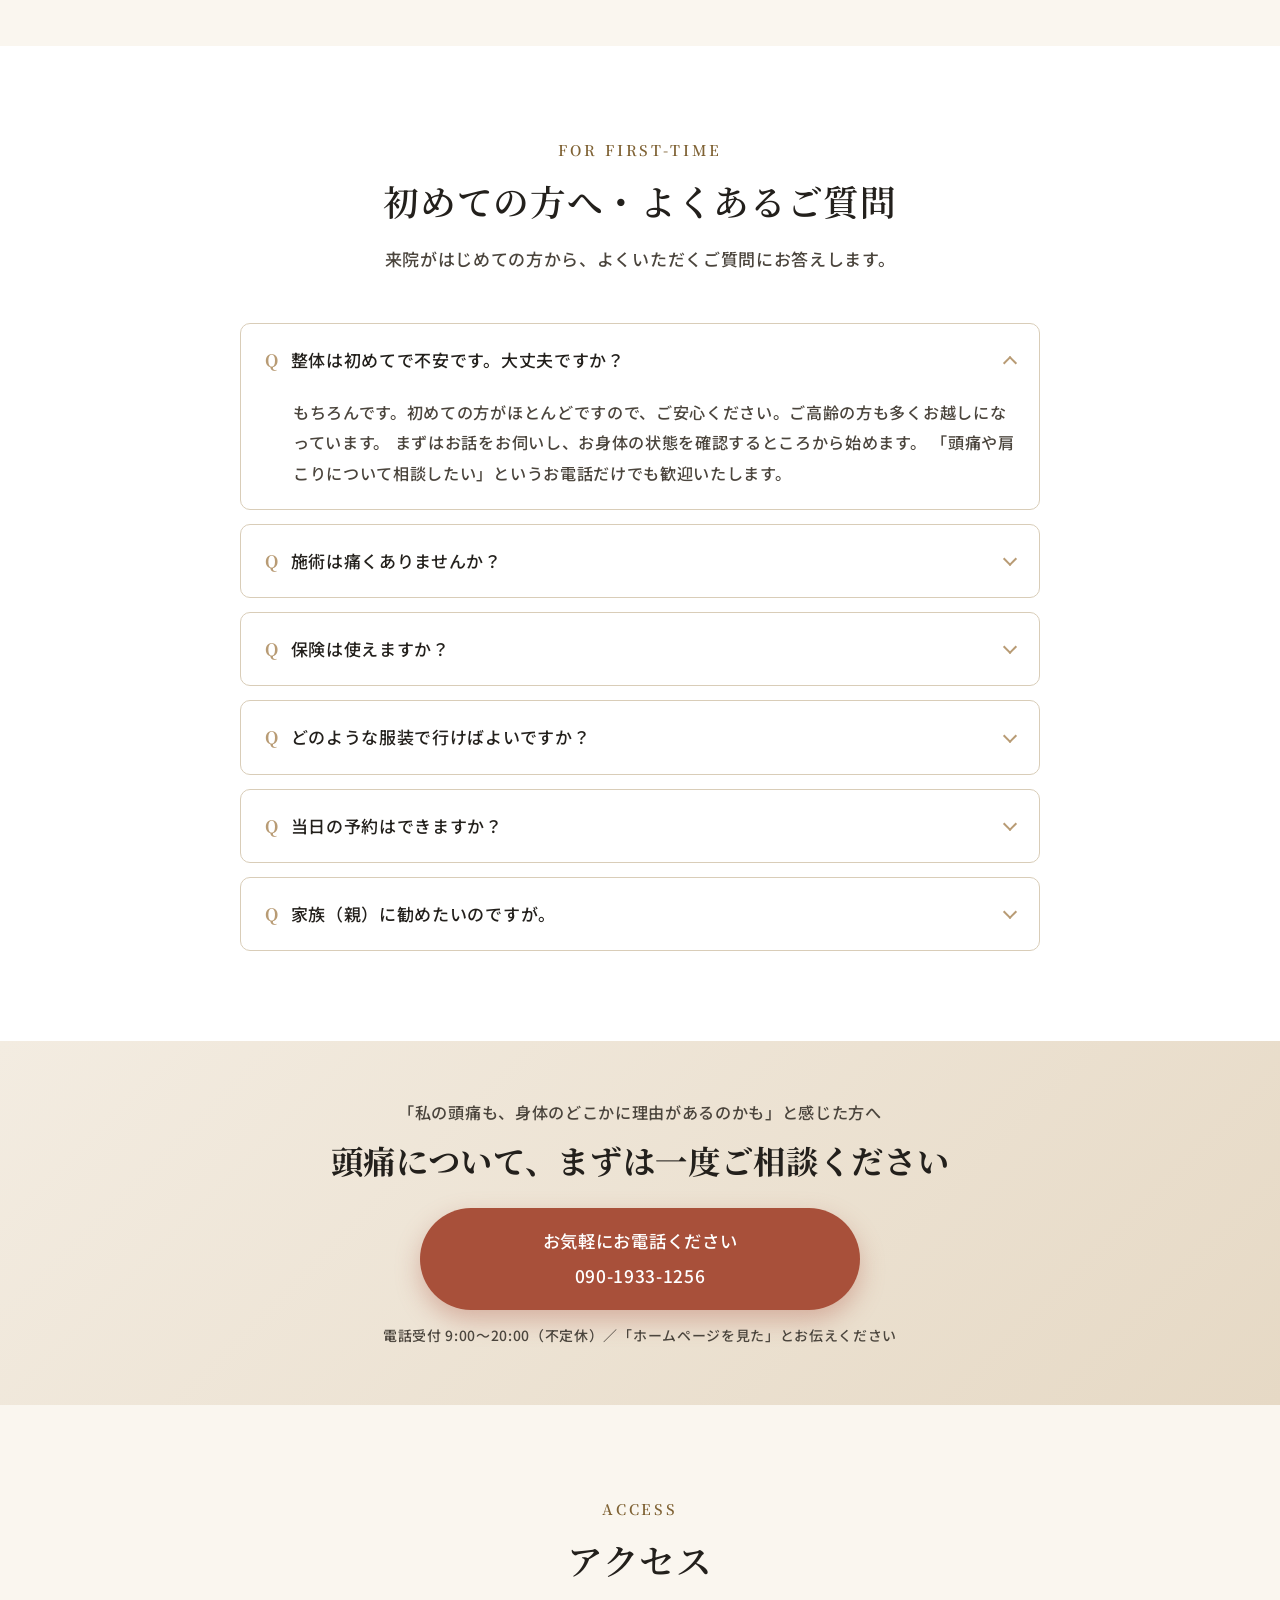
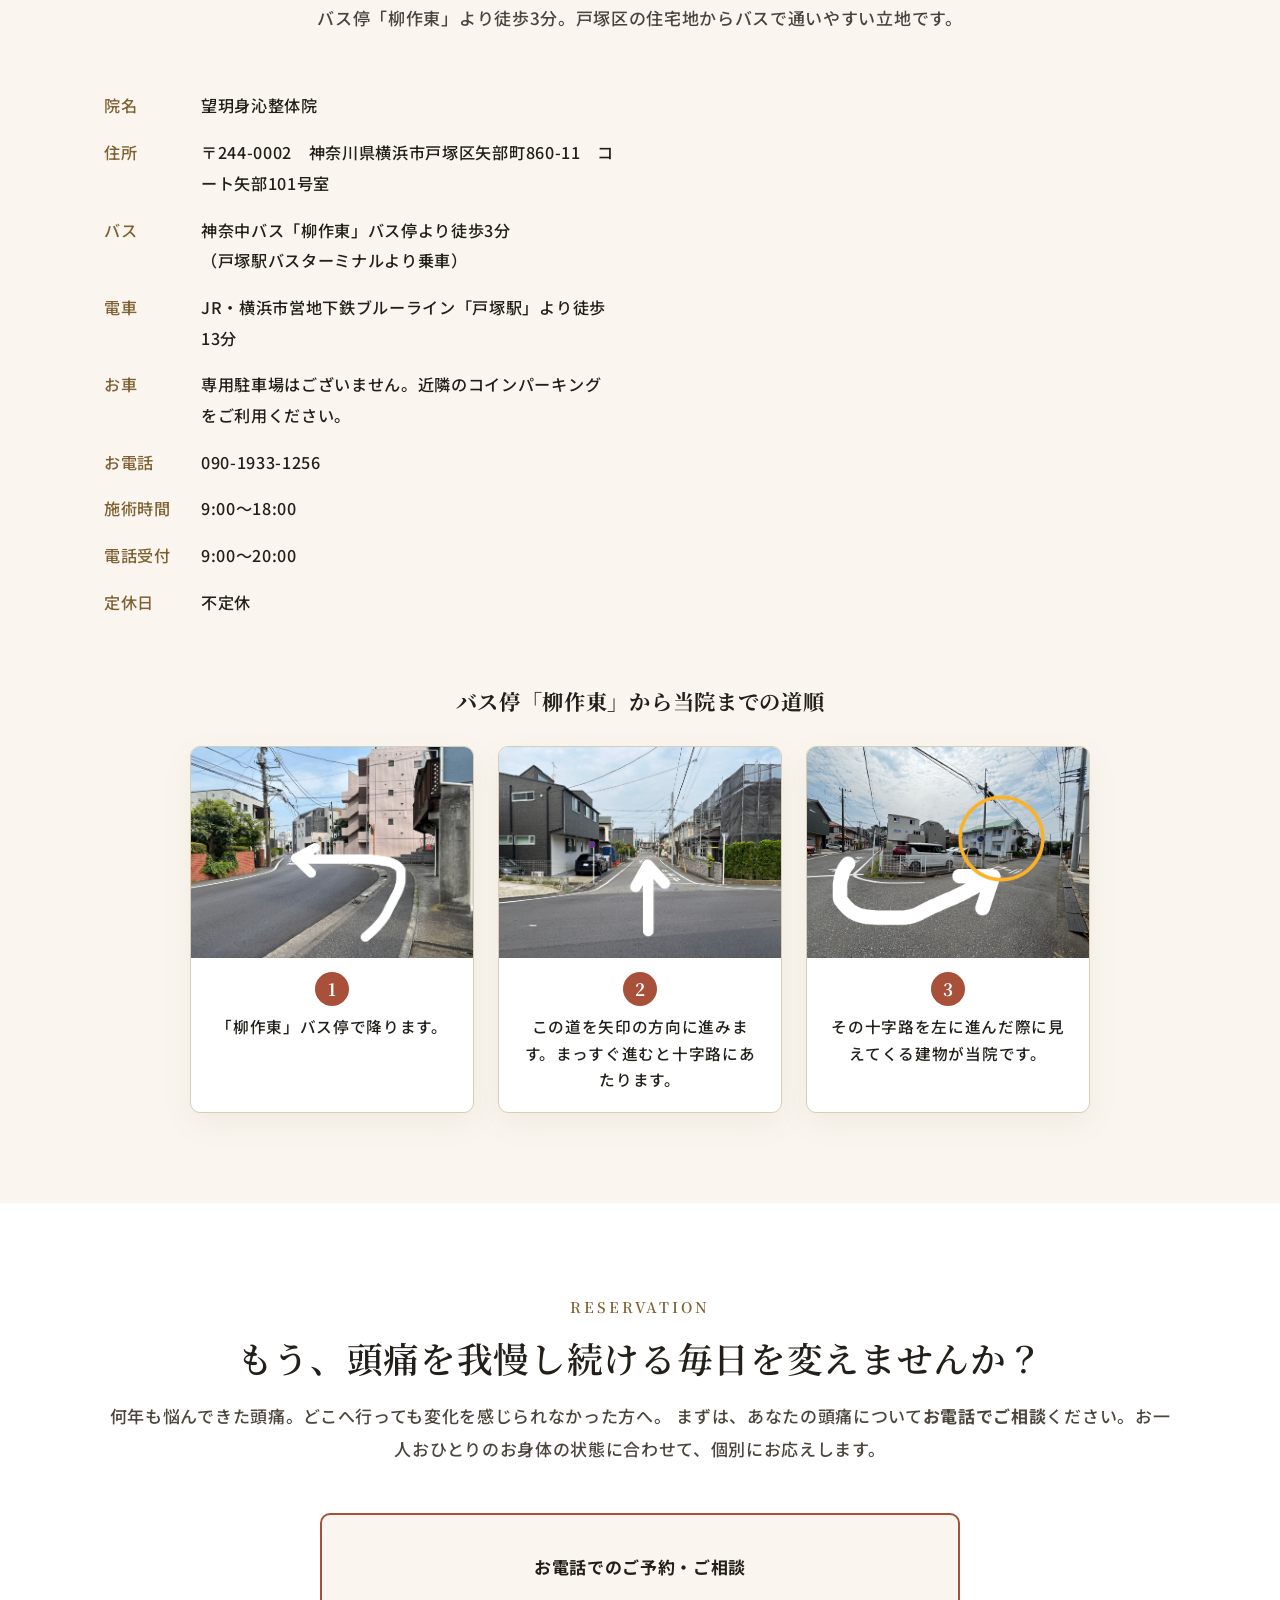
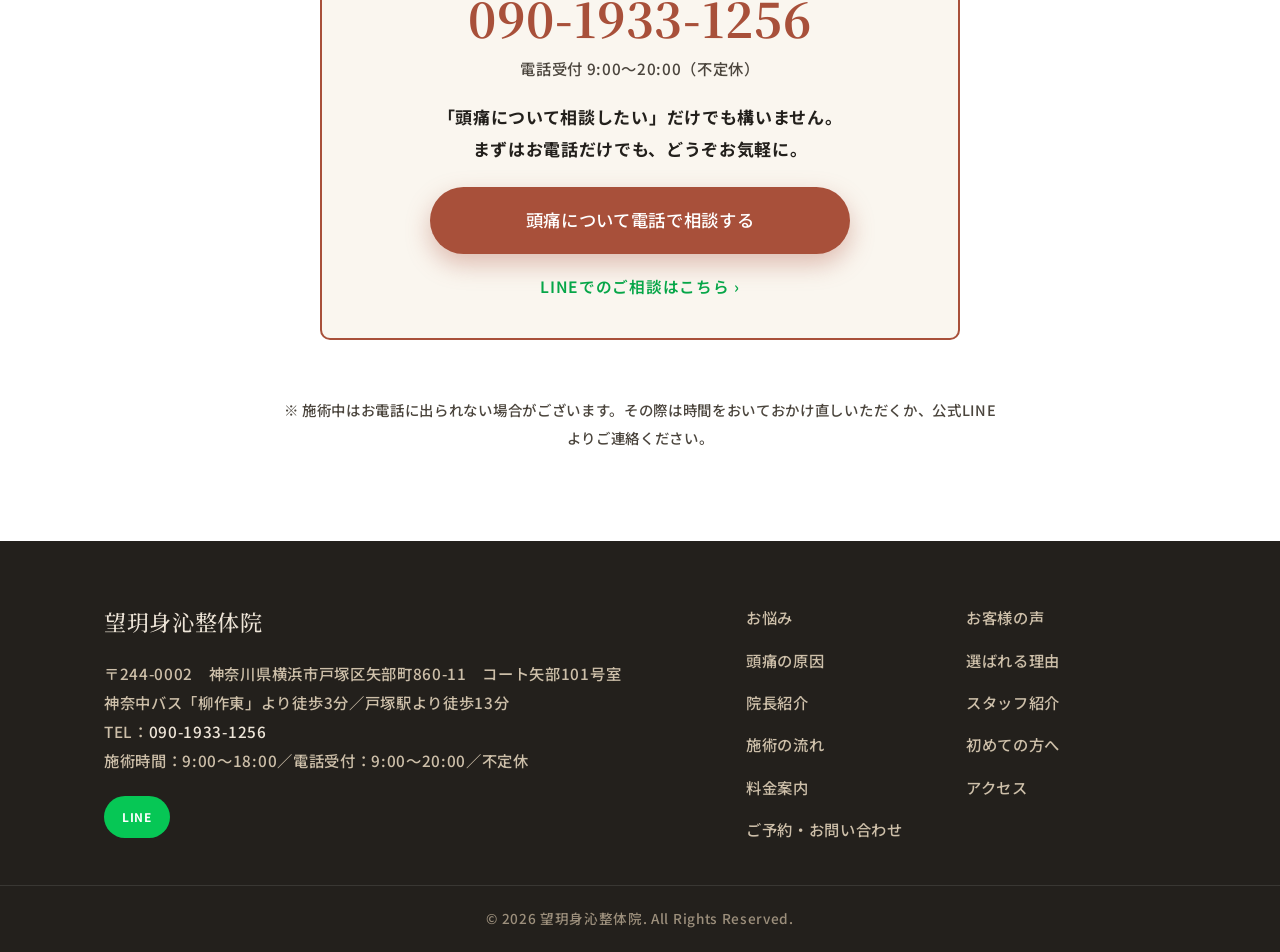
==== commit 4a54ad25: "お客様の声：同ページ内で3本ずつ表示＋モーダル再生に変更、動画順を入れ替え・コメント文字を縮小 - 別ページ(voice.html)へのリンクを廃止し、同ページ内で3本ずつ表示するボタンに変更（全表示" ====
--- a/index.html
+++ b/index.html
@@ -243,68 +243,125 @@
       </p>
 
       <!-- 動画の声 -->
-      <div class="vv-grid">
+      <!--
+        ▼ 動画を追加する方法（ここに <article class="vv-card"> を1つ足すだけ）
+          1. images/ に動画（例 voice6.mp4）とサムネイル画像（例 poster6.jpg）を置く
+          2. 下の書式をコピーして vv-grid の中に貼り付ける
+          3. data-src に動画、img の src にサムネイル、コメント・属性を差し替える
+             （動画の長さが分かる場合は <p class="vv-card__duration"> を足すと再生時間バッジが出る）
+          ※ 最初の3本だけ表示され、「もっと見る」で3本ずつ追加表示されます（js/main.js が自動処理）
+
+          <article class="vv-card">
+            <div class="vv-card__video" data-src="images/voice6.mp4" data-title="◯◯に悩んでいた方">
+              <img class="vv-card__thumb" src="images/poster6.jpg" alt="◯◯に悩んでいたお客様のインタビュー動画" loading="lazy" onerror="this.remove()">
+              <div class="vv-card__placeholder" aria-hidden="true"><span class="vv-card__play">▶</span><span>お客様インタビュー動画</span></div>
+              <p class="vv-card__duration" aria-hidden="true">2:30</p>
+              <button class="vv-card__playbtn" type="button" aria-label="動画を再生：◯◯に悩んでいた方">▶</button>
+            </div>
+            <div class="vv-card__body">
+              <p class="vv-card__stars" aria-label="評価5段階中5">★★★★★</p>
+              <p class="vv-card__heading">◯◯に悩んでいた方</p>
+              <p class="vv-card__comment">「（お客様のコメント）」</p>
+              <p class="vv-card__name">◯◯にお住まいの◯代女性</p>
+            </div>
+          </article>
+      -->
+      <div class="vv-grid" id="vvGrid">
         <article class="vv-card">
-          <div class="vv-card__video">
-            <video src="images/voice1.mp4" poster="images/poster1.jpg" playsinline preload="metadata" aria-label="お客様インタビュー動画"></video>
-            <button class="vv-card__playbtn" type="button" aria-label="動画を再生">▶</button>
+          <div class="vv-card__video" data-src="images/voice5.mp4" data-title="目の疲れ・後頭部の重さに悩んでいた方">
+            <img class="vv-card__thumb" src="images/poster5.jpg" alt="目の疲れ・後頭部の重さに悩んでいたお客様のインタビュー動画のサムネイル" loading="lazy" onerror="this.remove()">
+            <div class="vv-card__placeholder" aria-hidden="true"><span class="vv-card__play">▶</span><span>お客様インタビュー動画</span></div>
+            <button class="vv-card__playbtn" type="button" aria-label="動画を再生：目の疲れ・後頭部の重さに悩んでいた方">▶</button>
           </div>
           <div class="vv-card__body">
             <p class="vv-card__stars" aria-label="評価5段階中5">★★★★★</p>
+            <p class="vv-card__heading">目の疲れ・後頭部の重さに悩んでいた方</p>
+            <p class="vv-card__comment">
+              「公務員・栄養士として地域の健康づくりに携わっています。スマホやパソコンを見る時間が長く、目の疲れや、右後頭部からこめかみにかけての重さ・痛みに悩んでいました。施術のあとは視界が晴れて目が開くようで、後頭部の腫れぼったい感じもひいて、頭の周りがスッキリした感覚があります。」
+            </p>
+            <p class="vv-card__name">◯◯にお住まいの◯代女性</p>
+          </div>
+        </article>
+
+        <article class="vv-card">
+          <div class="vv-card__video" data-src="images/voice2.mp4" data-title="頭のもやもや・重さに悩んでいた方">
+            <img class="vv-card__thumb" src="images/poster2.jpg" alt="頭のもやもや・重さに悩んでいた50代女性のお客様インタビュー動画のサムネイル" loading="lazy" onerror="this.remove()">
+            <div class="vv-card__placeholder" aria-hidden="true"><span class="vv-card__play">▶</span><span>お客様インタビュー動画</span></div>
+            <button class="vv-card__playbtn" type="button" aria-label="動画を再生：頭のもやもや・重さに悩んでいた方">▶</button>
+          </div>
+          <div class="vv-card__body">
+            <p class="vv-card__stars" aria-label="評価5段階中5">★★★★★</p>
+            <p class="vv-card__heading">頭のもやもや・重さに悩んでいた方</p>
+            <p class="vv-card__comment">
+              「熱があるわけでもないのに、頭の中がずっと熱っぽくもやもやする感じに悩んでいました。施術のあとは、その頭のもやもやがかなり軽くなった感覚があります。話をしっかり聞いてくださり、安心して自分の思いを伝えられたのも良かったです。」
+            </p>
+            <p class="vv-card__name">戸塚区にお住まいの50代女性</p>
+          </div>
+        </article>
+
+        <article class="vv-card">
+          <div class="vv-card__video" data-src="images/voice3.mp4" data-title="頭の重さ・首肩のこりに悩んでいた方">
+            <img class="vv-card__thumb" src="images/poster3.jpg" alt="頭の重さ・首肩のこりに悩んでいた50代女性のお客様インタビュー動画のサムネイル" loading="lazy" onerror="this.remove()">
+            <div class="vv-card__placeholder" aria-hidden="true"><span class="vv-card__play">▶</span><span>お客様インタビュー動画</span></div>
+            <button class="vv-card__playbtn" type="button" aria-label="動画を再生：頭の重さ・首肩のこりに悩んでいた方">▶</button>
+          </div>
+          <div class="vv-card__body">
+            <p class="vv-card__stars" aria-label="評価5段階中5">★★★★★</p>
+            <p class="vv-card__heading">頭の重さ・首肩のこりに悩んでいた方</p>
+            <p class="vv-card__comment">
+              「忙しさやストレスで頭がいっぱいになり、頭痛持ちではないのに時々頭が痛くなって、頭も重く、首や肩のこりにも悩んでいました。施術のあとは頭の中がスッキリと軽くなり、ごちゃごちゃしていた考えも整理して考えられるようになった感覚があります。通ううちに、頭の痛みも感じにくくなってきました。」
+            </p>
+            <p class="vv-card__name">◯◯にお住まいの50代女性</p>
+          </div>
+        </article>
+
+        <article class="vv-card is-hidden">
+          <div class="vv-card__video" data-src="images/voice4.mp4" data-title="首の痛み・頭の重さに悩んでいた方">
+            <img class="vv-card__thumb" src="images/poster4.jpg" alt="首の痛み・頭の重さに悩んでいたお客様のインタビュー動画のサムネイル" loading="lazy" onerror="this.remove()">
+            <div class="vv-card__placeholder" aria-hidden="true"><span class="vv-card__play">▶</span><span>お客様インタビュー動画</span></div>
+            <button class="vv-card__playbtn" type="button" aria-label="動画を再生：首の痛み・頭の重さに悩んでいた方">▶</button>
+          </div>
+          <div class="vv-card__body">
+            <p class="vv-card__stars" aria-label="評価5段階中5">★★★★★</p>
+            <p class="vv-card__heading">首の痛み・頭の重さに悩んでいた方</p>
+            <p class="vv-card__comment">
+              「介護施設で理学療法士をしています。首の痛みや頭の重さ、背中・腰の痛みに悩んでいました。施術のあとは頭も目もスッキリして、腰の重みも取れた感覚があります。自分の体の状態や、普段できるセルフケア・体の使い方まで教えてもらえるのもありがたいです。」
+            </p>
+            <p class="vv-card__name">◯◯にお住まいの◯代女性</p>
+          </div>
+        </article>
+
+        <article class="vv-card is-hidden">
+          <div class="vv-card__video" data-src="images/voice1.mp4" data-title="肩こり・背中の張りに悩んでいた方">
+            <img class="vv-card__thumb" src="images/poster1.jpg" alt="肩こり・背中の張りに悩んでいた60代女性のお客様インタビュー動画のサムネイル" loading="lazy" onerror="this.remove()">
+            <div class="vv-card__placeholder" aria-hidden="true"><span class="vv-card__play">▶</span><span>お客様インタビュー動画</span></div>
+            <button class="vv-card__playbtn" type="button" aria-label="動画を再生：肩こり・背中の張りに悩んでいた方">▶</button>
+          </div>
+          <div class="vv-card__body">
+            <p class="vv-card__stars" aria-label="評価5段階中5">★★★★★</p>
+            <p class="vv-card__heading">肩こり・背中の張りに悩んでいた方</p>
             <p class="vv-card__comment">
               「肩こりと背中の張りがつらく悩んでいました。施術を受けたあとは首がよく回るようになり、体が軽く柔らかくなった感覚がありました。」
             </p>
             <p class="vv-card__name">戸塚区にお住まいの60代女性</p>
           </div>
         </article>
-
-        <article class="vv-card">
-          <div class="vv-card__video">
-            <video src="images/voice2.mp4" poster="images/poster2.jpg" playsinline preload="metadata" aria-label="お客様インタビュー動画"></video>
-            <button class="vv-card__playbtn" type="button" aria-label="動画を再生">▶</button>
-          </div>
-          <div class="vv-card__body">
-            <p class="vv-card__stars" aria-label="評価5段階中5">★★★★★</p>
-            <p class="vv-card__comment">
-              「熱があるわけでもないのに、頭の中がずっと熱っぽくもやもやする感じに悩んでいました。施術のあとは、その頭のもやもやがかなり軽くなった感覚があります。話をしっかり聞いてくださり、安心して自分の思いを伝えられたのも良かったです。」
-            </p>
-            <p class="vv-card__name">戸塚区にお住まいの50代女性</p>
-          </div>
-        </article>
-
-        <article class="vv-card">
-          <div class="vv-card__video">
-            <video src="images/voice3.mp4" poster="images/poster3.jpg" playsinline preload="metadata" aria-label="お客様インタビュー動画"></video>
-            <button class="vv-card__playbtn" type="button" aria-label="動画を再生">▶</button>
-          </div>
-          <div class="vv-card__body">
-            <p class="vv-card__stars" aria-label="評価5段階中5">★★★★★</p>
-            <p class="vv-card__comment">
-              「忙しさやストレスで頭がいっぱいになり、頭痛持ちではないのに時々頭が痛くなって、頭も重く、首や肩のこりにも悩んでいました。施術のあとは頭の中がスッキリと軽くなり、ごちゃごちゃしていた考えも整理して考えられるようになった感覚があります。通ううちに、頭の痛みも感じにくくなってきました。」
-            </p>
-            <p class="vv-card__name">◯◯にお住まいの50代女性</p>
-          </div>
-        </article>
-
-        <article class="vv-card">
-          <div class="vv-card__video">
-            <video src="images/voice4.mp4" poster="images/poster4.jpg" playsinline preload="metadata" aria-label="お客様インタビュー動画"></video>
-            <button class="vv-card__playbtn" type="button" aria-label="動画を再生">▶</button>
-          </div>
-          <div class="vv-card__body">
-            <p class="vv-card__stars" aria-label="評価5段階中5">★★★★★</p>
-            <p class="vv-card__comment">
-              「介護施設で理学療法士をしています。首の痛みや頭の重さ、背中・腰の痛みに悩んでいました。施術のあとは頭も目もスッキリして、腰の重みも取れた感覚があります。自分の体の状態や、普段できるセルフケア・体の使い方まで教えてもらえるのもありがたいです。」
-            </p>
-            <p class="vv-card__name">◯◯にお住まいの◯代女性</p>
-          </div>
-        </article>
-      </div>
-
-      <!-- お客様の声（動画）をもっと見るための別ページへのリンク -->
+      </div>
+
+      <!-- 同じページ内で3本ずつ追加表示するボタン（別ページへは移動しない） -->
       <p class="vv-more">
-        <a href="voice.html" class="link-arrow">お客様の声（動画）をもっと見る</a>
+        <button class="btn btn--outline vv-more__btn" id="vvMoreBtn" type="button" aria-expanded="false" aria-controls="vvGrid">お客様の声（動画）をもっと見る</button>
       </p>
+
+      <!-- 動画を大きく再生するモーダル（クリックされた動画のみ読み込む） -->
+      <div class="vv-modal" id="vvModal" hidden>
+        <div class="vv-modal__overlay" data-vv-close></div>
+        <div class="vv-modal__dialog" role="dialog" aria-modal="true" aria-labelledby="vvModalTitle" tabindex="-1">
+          <button class="vv-modal__close" id="vvModalClose" type="button" data-vv-close aria-label="動画を閉じる">×<span class="vv-modal__close-txt">閉じる</span></button>
+          <div class="vv-modal__stage" id="vvModalStage"></div>
+          <p class="vv-modal__caption" id="vvModalTitle"></p>
+        </div>
+      </div>
 
       <!-- Googleクチコミ（第三者評価で信頼を補強） -->
       <div class="rating-badge">
--- a/css/style.css
+++ b/css/style.css
@@ -964,9 +964,11 @@
 /* ==================== 患者さまの声（動画） ==================== */
 .vv-grid {
   display: grid;
-  grid-template-columns: repeat(2, 1fr);
-  gap: 32px;
-}
+  grid-template-columns: repeat(3, 1fr);
+  gap: 28px;
+}
+/* 「もっと見る」で表示されるまで隠しておくカード（表示前は読み込まない） */
+.vv-card.is-hidden { display: none; }
 .vv-card {
   background: #fff;
   border: 1px solid var(--color-border);
@@ -978,15 +980,37 @@
   position: relative;
   aspect-ratio: 16 / 9;
   background: var(--color-beige-deep);
+  cursor: pointer;
 }
 .vv-card__video iframe,
-.vv-card__video video {
+.vv-card__video video,
+.vv-card__thumb {
   position: absolute;
   inset: 0;
   width: 100%;
   height: 100%;
   border: 0;
 }
+/* サムネイル画像（実際の動画はクリック時に読み込む） */
+.vv-card__thumb {
+  object-fit: cover;
+  display: block;
+  z-index: 1;
+}
+/* 再生時間バッジ */
+.vv-card__duration {
+  position: absolute;
+  right: 8px;
+  bottom: 8px;
+  z-index: 2;
+  padding: 2px 8px;
+  border-radius: 6px;
+  background: rgba(35, 32, 28, 0.78);
+  color: #fff;
+  font-size: 0.8rem;
+  font-family: var(--font-sans);
+  letter-spacing: 0.02em;
+}
 .vv-card__placeholder {
   position: absolute;
   inset: 0;
@@ -1012,11 +1036,12 @@
   font-size: 1.1rem;
   box-shadow: var(--shadow);
 }
-/* 動画のカスタム再生ボタン（初期表示ではネイティブコントロールを出さず、下部字幕を隠さない） */
+/* 動画のカスタム再生ボタン（初期表示ではサムネイルの上に重ねて表示） */
 .vv-card__playbtn {
   position: absolute;
   top: 50%;
   left: 50%;
+  z-index: 3;
   transform: translate(-50%, -50%);
   width: 66px;
   height: 66px;
@@ -1034,16 +1059,98 @@
   box-shadow: var(--shadow);
   transition: background 0.2s, transform 0.2s;
 }
-.vv-card__playbtn:hover {
+.vv-card__video:hover .vv-card__playbtn,
+.vv-card__playbtn:hover,
+.vv-card__playbtn:focus-visible {
   background: #fff;
   transform: translate(-50%, -50%) scale(1.06);
 }
-.vv-card__video.is-playing .vv-card__playbtn { display: none; }
-
-.vv-card__body { padding: 22px 26px 26px; }
-.vv-card__stars { color: var(--color-star); letter-spacing: 0.1em; margin-bottom: 10px; }
-.vv-card__comment { line-height: 1.9; margin-bottom: 12px; }
+.vv-card__body { padding: 20px 22px 24px; }
+.vv-card__stars { color: var(--color-star); letter-spacing: 0.1em; margin-bottom: 8px; }
+.vv-card__heading {
+  font-family: var(--font-serif);
+  font-weight: 600;
+  font-size: 1.05rem;
+  line-height: 1.5;
+  margin-bottom: 10px;
+}
+.vv-card__comment { line-height: 1.6; margin-bottom: 8px; font-size: 0.72rem; }
 .vv-card__name { font-weight: 600; font-size: 0.9rem; color: var(--color-text-light); }
+
+.vv-more__btn { font-family: var(--font-sans); font-size: 1.05rem; }
+
+/* 動画モーダル（クリックした動画のみ、この中で読み込んで再生する） */
+.vv-modal {
+  position: fixed;
+  inset: 0;
+  z-index: 1200;
+  display: flex;
+  align-items: center;
+  justify-content: center;
+  padding: 24px;
+}
+.vv-modal[hidden] { display: none; }
+.vv-modal__overlay {
+  position: absolute;
+  inset: 0;
+  background: rgba(35, 32, 28, 0.72);
+}
+.vv-modal__dialog {
+  position: relative;
+  z-index: 1;
+  width: min(880px, 100%);
+  background: #fff;
+  border-radius: var(--radius);
+  box-shadow: 0 24px 60px rgba(0, 0, 0, 0.35);
+  padding: 16px;
+}
+.vv-modal__stage {
+  position: relative;
+  aspect-ratio: 16 / 9;
+  background: #000;
+  border-radius: 6px;
+  overflow: hidden;
+}
+.vv-modal__stage video {
+  position: absolute;
+  inset: 0;
+  width: 100%;
+  height: 100%;
+}
+.vv-modal__caption {
+  margin-top: 12px;
+  text-align: center;
+  font-family: var(--font-serif);
+  font-weight: 600;
+  color: var(--color-text);
+}
+.vv-modal__close {
+  position: absolute;
+  top: -14px;
+  right: -14px;
+  display: inline-flex;
+  align-items: center;
+  gap: 4px;
+  padding: 8px 16px 8px 12px;
+  border: 0;
+  border-radius: 999px;
+  background: var(--color-cta);
+  color: #fff;
+  font-family: var(--font-sans);
+  font-size: 1rem;
+  font-weight: 500;
+  line-height: 1;
+  cursor: pointer;
+  box-shadow: var(--shadow);
+}
+.vv-modal__close:hover,
+.vv-modal__close:focus-visible { background: #8f4230; }
+.vv-modal__close-txt { font-size: 0.9rem; }
+@media (max-width: 560px) {
+  .vv-modal { padding: 16px; }
+  .vv-modal__dialog { padding: 12px; }
+  .vv-modal__close { top: -12px; right: -6px; }
+}
 
 /* ==================== 固定アンカーメニュー ==================== */
 .quicknav {
@@ -1647,7 +1754,8 @@
 @media (max-width: 900px) {
   .info__grid { grid-template-columns: 1fr; }
   .concerns-grid,
-  .voice-grid { grid-template-columns: repeat(2, 1fr); }
+  .voice-grid,
+  .vv-grid { grid-template-columns: repeat(2, 1fr); }
   .philosophy,
   .director,
   .access { grid-template-columns: 1fr; gap: 32px; }
